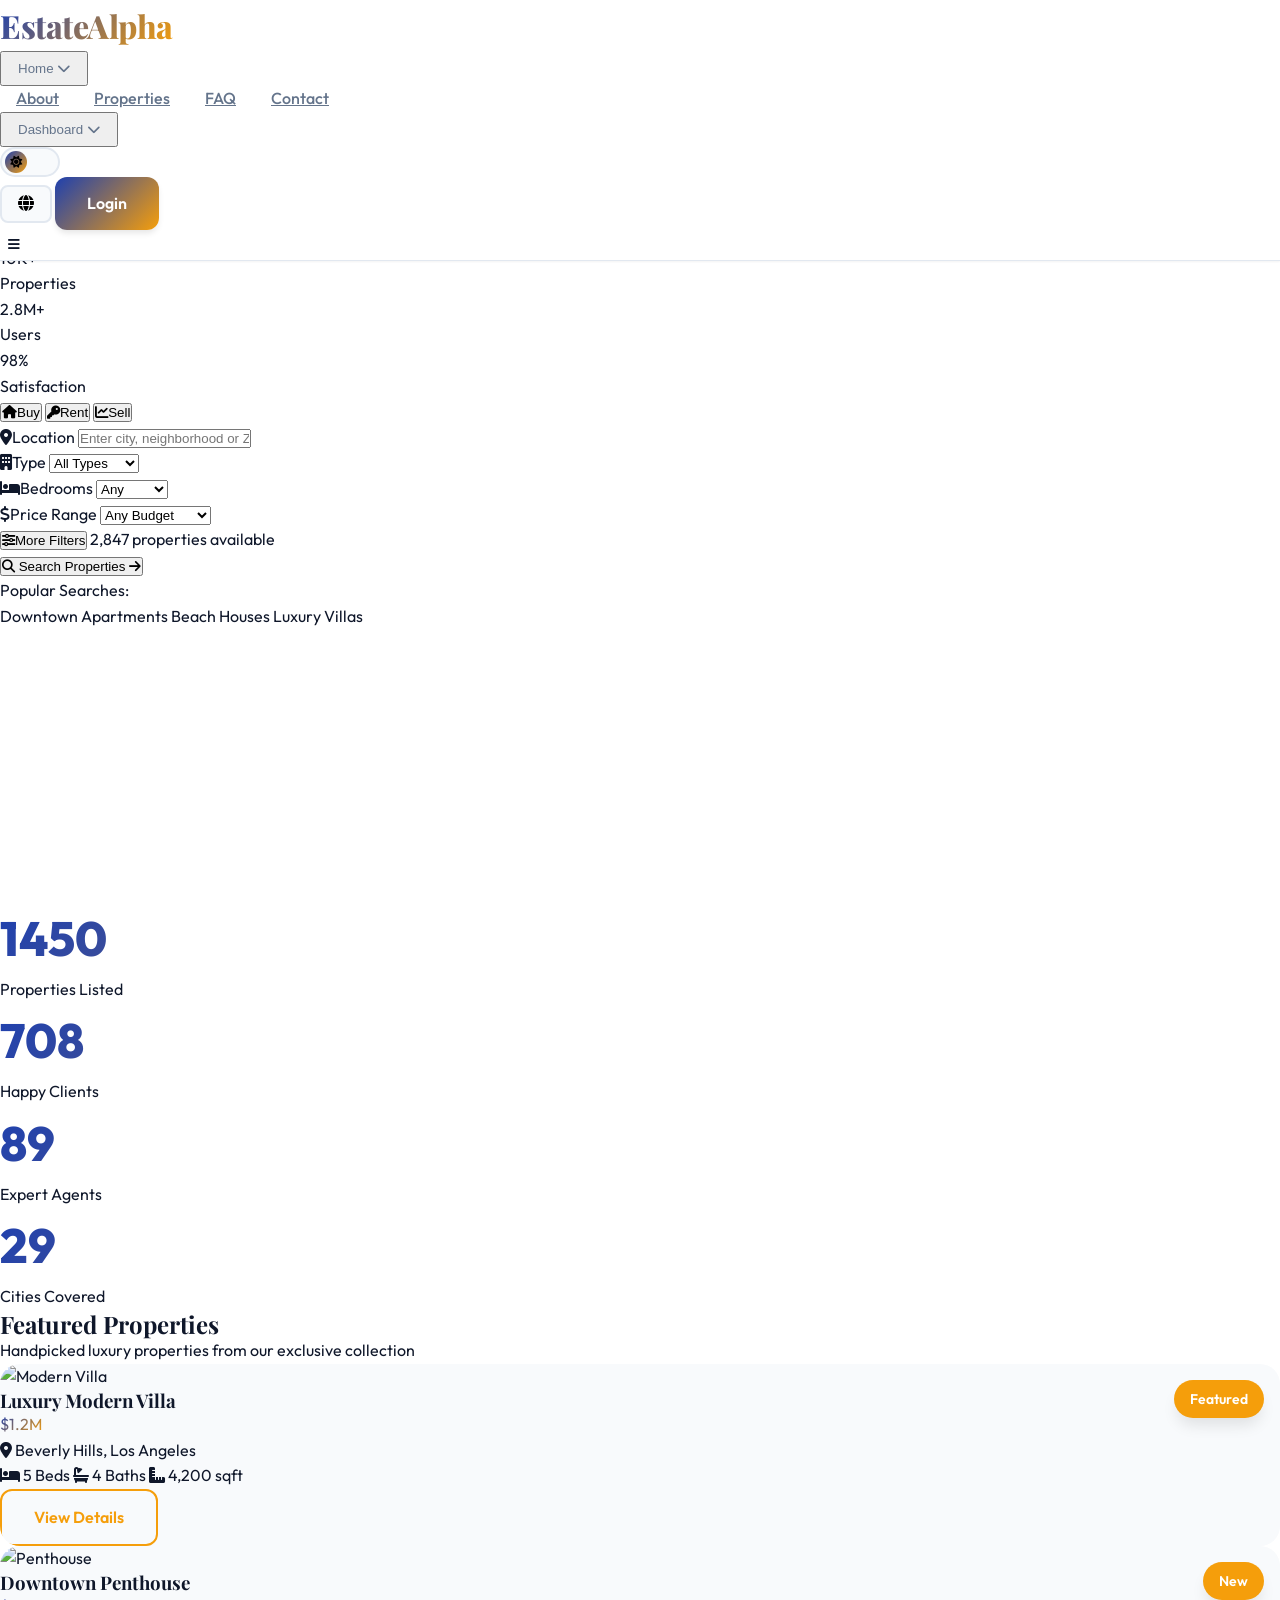
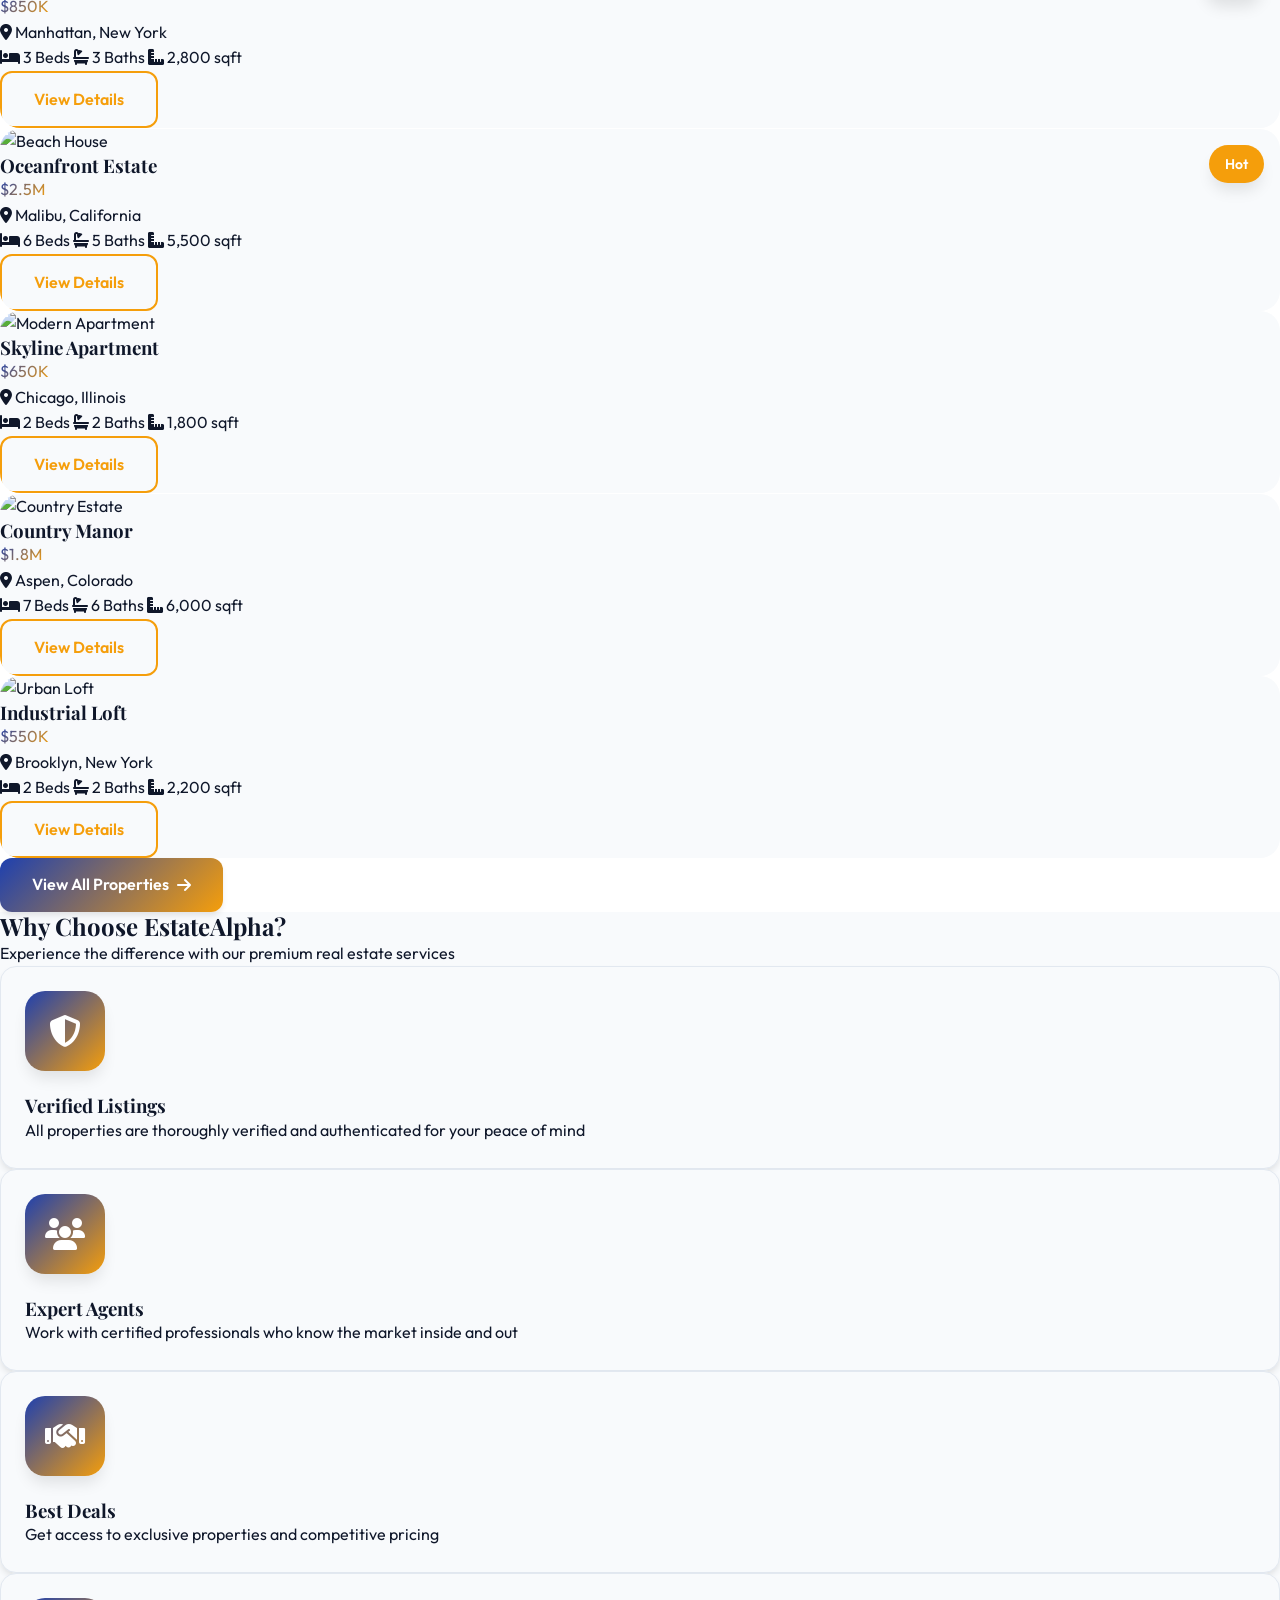
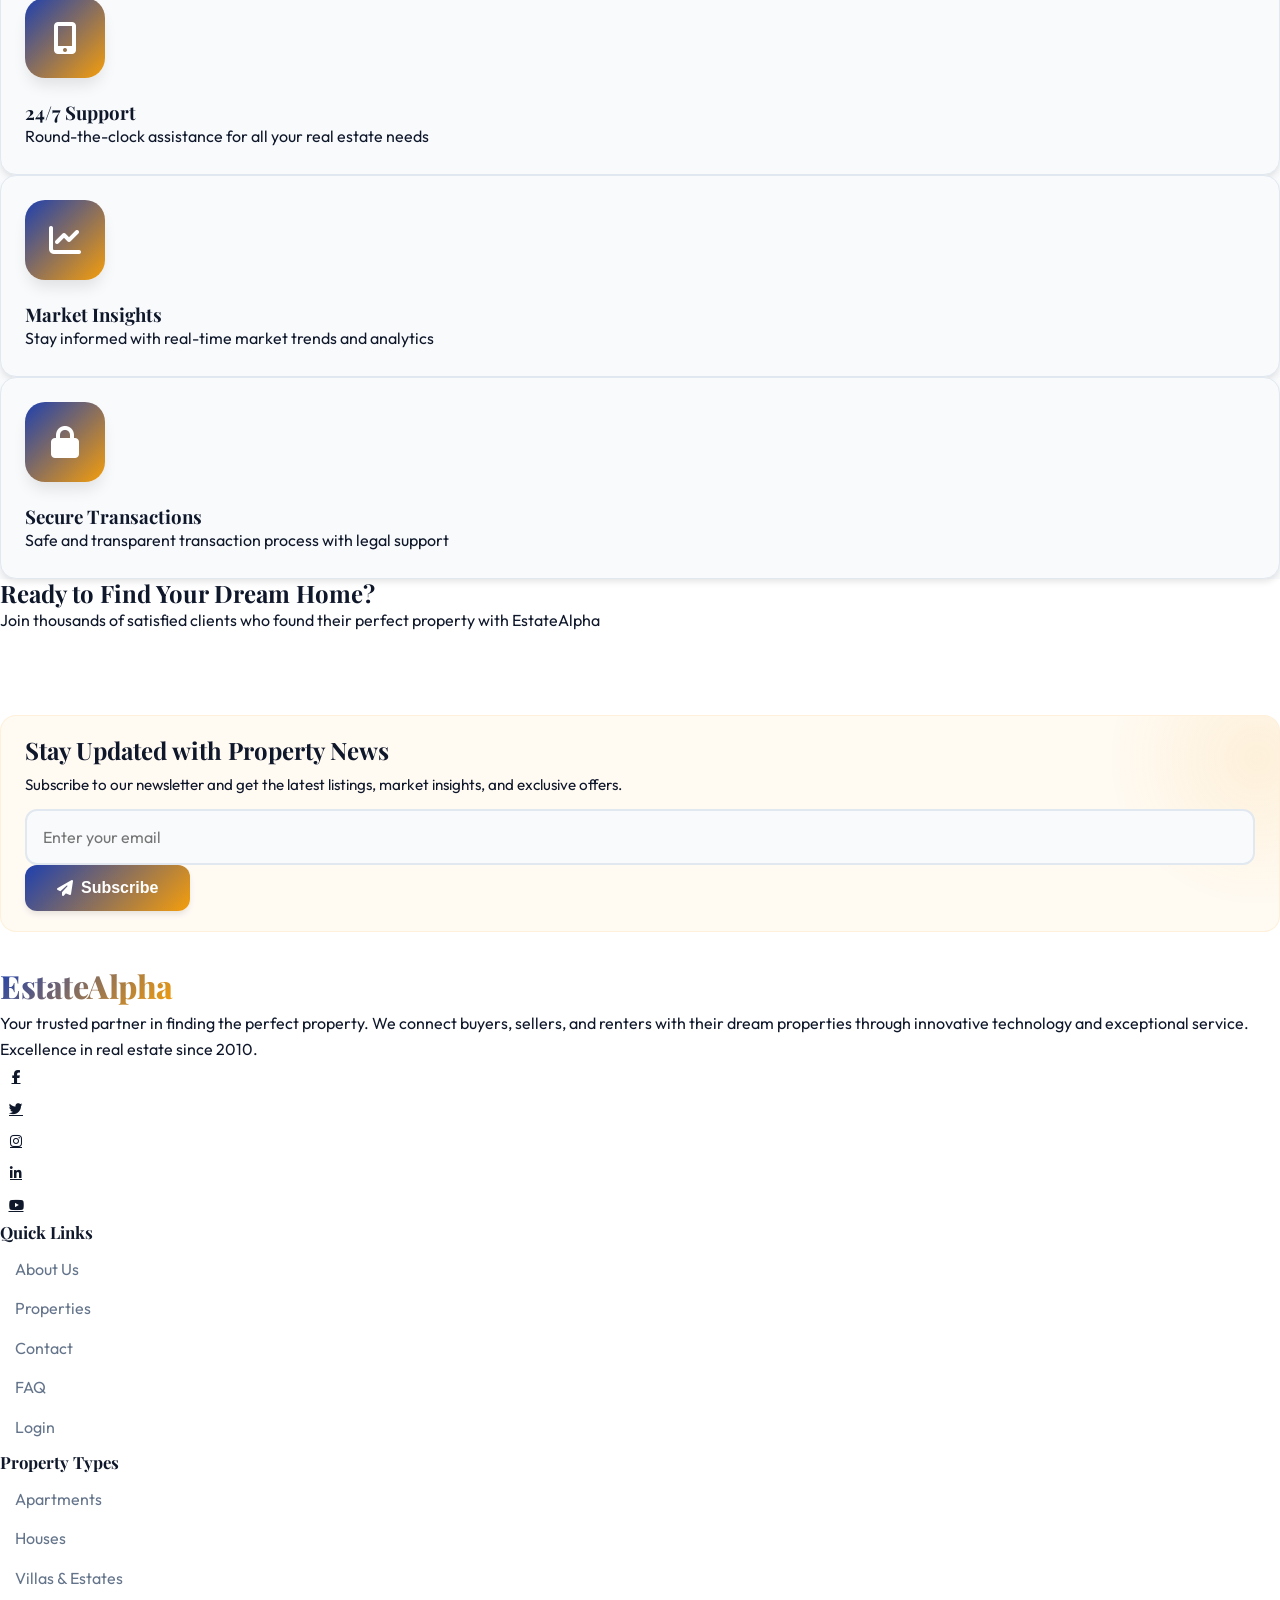
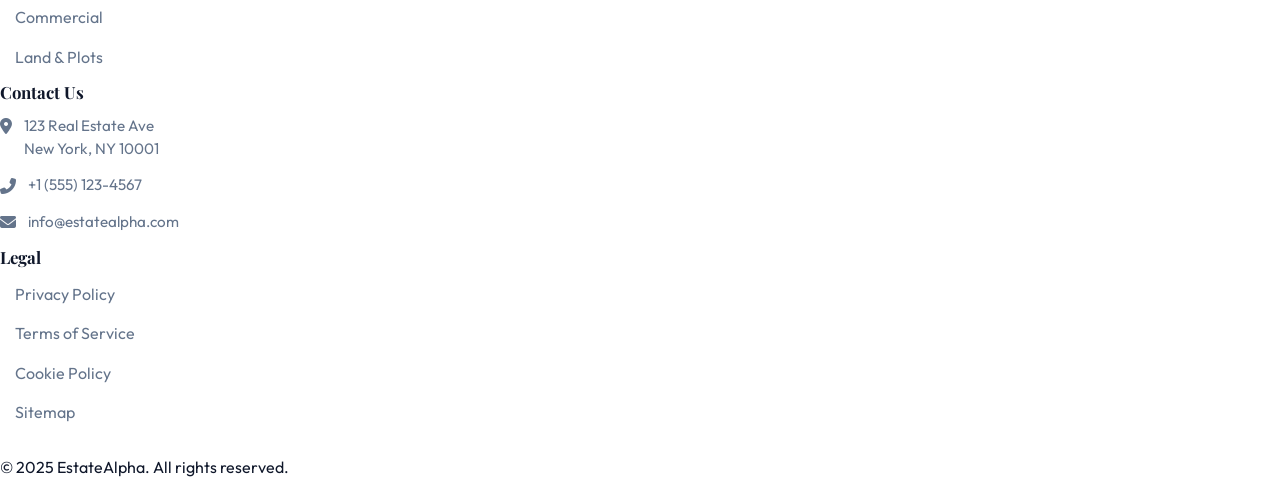
==== index.html @ 535a3c78 "Update footer layout and hero sections: add backgrounds, reduce spacing, implement 2x2 mobile footer" ====
<!DOCTYPE html>
<html lang="en">
<head>
  <meta charset="UTF-8">
  <meta name="viewport" content="width=device-width, initial-scale=1.0">
  <title>EstateAlpha - Discover Your Perfect Property</title>
  
  <!-- Favicon -->
  <link rel="icon" type="image/svg+xml" href="data:image/svg+xml,<svg xmlns='http://www.w3.org/2000/svg' viewBox='0 0 100 100'><text y='.9em' font-size='90'>🏛️</text></svg>">
  
  <!-- Tailwind CSS -->
  <script src="https://cdn.tailwindcss.com"></script>
  
  <!-- Font Awesome -->
  <link rel="stylesheet" href="https://cdnjs.cloudflare.com/ajax/libs/font-awesome/6.4.0/css/all.min.css">
  
  <!-- Custom CSS -->
  <link rel="stylesheet" href="css/style.css">
  
  <!-- AOS Animation Library -->
  <link href="https://unpkg.com/aos@2.3.1/dist/aos.css" rel="stylesheet">
</head>
<body>
  <!-- Navigation -->
  <nav class="navbar">
    <div class="container mx-auto px-4 py-4">
      <div class="flex justify-between items-center">
        <!-- Logo -->
        <a href="index.html" class="logo-text text-3xl">
          EstateAlpha
        </a>
        
        <!-- Desktop Menu -->
        <div class="hidden lg:flex items-center gap-8">
          <div class="dropdown">
            <button class="nav-link flex items-center gap-2">
              Home <i class="fas fa-chevron-down text-xs"></i>
            </button>
            <div class="dropdown-menu">
              <a href="index.html">Modern View</a>
              <a href="index2.html">Classic View</a>
            </div>
          </div>
          
          <a href="about.html" class="nav-link">About</a>
          <a href="property-details.html" class="nav-link">Properties</a>
          <a href="faq.html" class="nav-link">FAQ</a>
          <a href="contact.html" class="nav-link">Contact</a>
          
          <div class="dropdown">
            <button class="nav-link flex items-center gap-2">
              Dashboard <i class="fas fa-chevron-down text-xs"></i>
            </button>
            <div class="dropdown-menu">
              <a href="user-dashboard.html">User Panel</a>
              <a href="admin-dashboard.html">Admin Panel</a>
            </div>
          </div>
          
          <!-- Theme Toggle -->
          <button id="themeToggle" class="theme-toggle" aria-label="Toggle theme">
            <div class="theme-toggle-slider">
              <i class="fas fa-sun"></i>
            </div>
          </button>
          
          <!-- RTL Toggle -->
          <button id="rtlToggle" class="rtl-toggle" aria-label="Toggle RTL">
            <i class="fas fa-globe"></i>
          </button>
          
          <a href="login.html" class="btn btn-primary">
            Login
          </a>
        </div>
        
        <!-- Mobile Menu Button -->
        <button class="lg:hidden mobile-menu-button text-2xl">
          <i class="fas fa-bars"></i>
        </button>
      </div>
    </div>
    
    <!-- Mobile Menu -->
    <div id="mobileMenu" class="mobile-menu lg:hidden" style="position: fixed; display: block;">
      <div class="container mx-auto px-4 py-4">
        <a href="index.html" class="block py-2 nav-link">Home - Modern</a>
        <a href="index2.html" class="block py-2 nav-link">Home - Classic</a>
        <a href="about.html" class="block py-2 nav-link">About</a>
        <a href="property-details.html" class="block py-2 nav-link">Properties</a>
        <a href="faq.html" class="block py-2 nav-link">FAQ</a>
        <a href="contact.html" class="block py-2 nav-link">Contact</a>
        <a href="user-dashboard.html" class="block py-2 nav-link">User Dashboard</a>
        <a href="admin-dashboard.html" class="block py-2 nav-link">Admin Dashboard</a>
        
        <div class="flex items-center gap-4 mt-4">
          <button id="themeToggleMobile" class="theme-toggle">
            <div class="theme-toggle-slider">
              <i class="fas fa-sun"></i>
            </div>
          </button>
          <button id="rtlToggleMobile" class="rtl-toggle">
            <i class="fas fa-globe"></i>
          </button>
          <a href="login.html" class="btn btn-primary">Login</a>
        </div>
      </div>
    </div>
  </nav>

  <!-- Hero Section -->
  <section class="relative flex items-center overflow-hidden" style="margin-top: 80px; min-height: calc(100vh - 80px); padding-top: 60px; padding-bottom: 60px; z-index: 1;">
    <!-- Animated Background -->
    <div class="absolute inset-0 bg-gradient-to-br from-blue-900 via-blue-700 to-purple-900">
      <div class="absolute inset-0 opacity-20">
        <div class="absolute top-20 left-10 w-72 h-72 bg-purple-500 rounded-full mix-blend-multiply filter blur-xl animate-blob"></div>
        <div class="absolute top-40 right-10 w-72 h-72 bg-blue-500 rounded-full mix-blend-multiply filter blur-xl animate-blob animation-delay-2000"></div>
        <div class="absolute bottom-20 left-1/3 w-72 h-72 bg-pink-500 rounded-full mix-blend-multiply filter blur-xl animate-blob animation-delay-4000"></div>
      </div>
    </div>

    <div class="container mx-auto px-4 relative w-full" style="z-index: 1;">
      <div class="grid lg:grid-cols-2 gap-8 lg:gap-12 xl:gap-16 items-center max-w-7xl mx-auto">
        <!-- Left: Content -->
        <div class="text-white" data-aos="fade-right">
          <!-- Premium Badge -->
          <div class="inline-flex items-center gap-2 bg-white/10 backdrop-blur-md px-5 py-2.5 rounded-full mb-4 lg:mb-6 border border-white/20">
            <span class="relative flex h-3 w-3">
              <span class="animate-ping absolute inline-flex h-full w-full rounded-full bg-emerald-400 opacity-75"></span>
              <span class="relative inline-flex rounded-full h-3 w-3 bg-emerald-500"></span>
            </span>
            <span class="text-sm font-semibold">AI-Powered Property Search</span>
          </div>

          <!-- Main Heading -->
          <h1 class="text-4xl lg:text-5xl xl:text-6xl font-bold mb-4 lg:mb-5 leading-tight">
            Find Your
            <span class="block bg-gradient-to-r from-emerald-400 to-blue-400 bg-clip-text text-transparent">
              Perfect Home
            </span>
            In Minutes
          </h1>

          <!-- Description -->
          <p class="text-base lg:text-lg text-white/80 mb-6 lg:mb-8 leading-relaxed max-w-xl">
            Experience the future of real estate with our intelligent platform. Discover over 10,000+ verified properties with virtual tours, instant valuations, and smart recommendations.
          </p>

          <!-- CTA Buttons -->
          <div class="flex flex-wrap gap-3 lg:gap-4 mb-6 lg:mb-8">
            <button class="bg-white text-blue-900 px-6 lg:px-8 py-3 lg:py-4 rounded-xl font-semibold text-base lg:text-lg hover:bg-blue-50 transition-all duration-300 shadow-xl hover:shadow-2xl hover:scale-105 flex items-center gap-2">
              <i class="fas fa-rocket"></i>
              Start Exploring
            </button>
            <button class="bg-white/10 backdrop-blur-md border-2 border-white/30 text-white px-6 lg:px-8 py-3 lg:py-4 rounded-xl font-semibold text-base lg:text-lg hover:bg-white/20 transition-all duration-300 flex items-center gap-2">
              <i class="fas fa-play-circle"></i>
              Watch Demo
            </button>
          </div>

          <!-- Features Grid -->
          <div class="grid grid-cols-3 gap-4 lg:gap-6">
            <div class="text-center">
              <div class="text-2xl lg:text-3xl font-bold mb-1">10K+</div>
              <div class="text-xs lg:text-sm text-white/70">Properties</div>
            </div>
            <div class="text-center border-l border-r border-white/20">
              <div class="text-2xl lg:text-3xl font-bold mb-1">2.8M+</div>
              <div class="text-xs lg:text-sm text-white/70">Users</div>
            </div>
            <div class="text-center">
              <div class="text-2xl lg:text-3xl font-bold mb-1">98%</div>
              <div class="text-xs lg:text-sm text-white/70">Satisfaction</div>
            </div>
          </div>
        </div>

        <!-- Right: Interactive Search Card -->
        <div data-aos="fade-left" data-aos-delay="200" class="w-full max-w-2xl lg:max-w-none mx-auto">
          <div class="bg-white/95 backdrop-blur-xl rounded-3xl shadow-2xl p-5 lg:p-6 border border-white/20">
            <!-- Tabs -->
            <div class="flex gap-2 mb-4 bg-gray-100 p-1.5 rounded-xl">
              <button class="flex-1 px-3 py-2.5 rounded-lg font-semibold text-sm bg-white shadow-sm text-blue-900 transition-all">
                <i class="fas fa-home mr-2"></i>Buy
              </button>
              <button class="flex-1 px-3 py-2.5 rounded-lg font-semibold text-sm text-gray-600 hover:text-blue-900 transition-all">
                <i class="fas fa-key mr-2"></i>Rent
              </button>
              <button class="flex-1 px-3 py-2.5 rounded-lg font-semibold text-sm text-gray-600 hover:text-blue-900 transition-all">
                <i class="fas fa-chart-line mr-2"></i>Sell
              </button>
            </div>

            <!-- Search Form -->
            <div class="space-y-3">
              <!-- Location Search with Icon -->
              <div class="relative">
                <label class="block text-sm font-semibold text-gray-700 mb-1.5">
                  <i class="fas fa-map-marker-alt text-blue-600 mr-2"></i>Location
                </label>
                <input type="text" 
                  class="w-full px-4 py-3 border-2 border-gray-200 rounded-xl focus:border-blue-500 focus:outline-none transition-colors text-gray-900" 
                  placeholder="Enter city, neighborhood or ZIP code">
              </div>

              <!-- Two Column Grid -->
              <div class="grid grid-cols-2 gap-3">
                <div>
                  <label class="block text-sm font-semibold text-gray-700 mb-1.5">
                    <i class="fas fa-building text-blue-600 mr-2"></i>Type
                  </label>
                  <select class="w-full px-4 py-3 border-2 border-gray-200 rounded-xl focus:border-blue-500 focus:outline-none transition-colors text-gray-900">
                    <option>All Types</option>
                    <option>House</option>
                    <option>Apartment</option>
                    <option>Villa</option>
                    <option>Condo</option>
                    <option>Townhouse</option>
                  </select>
                </div>
                <div>
                  <label class="block text-sm font-semibold text-gray-700 mb-1.5">
                    <i class="fas fa-bed text-blue-600 mr-2"></i>Bedrooms
                  </label>
                  <select class="w-full px-4 py-3 border-2 border-gray-200 rounded-xl focus:border-blue-500 focus:outline-none transition-colors text-gray-900">
                    <option>Any</option>
                    <option>1 Bed</option>
                    <option>2 Beds</option>
                    <option>3 Beds</option>
                    <option>4+ Beds</option>
                  </select>
                </div>
              </div>

              <!-- Price Range Slider -->
              <div>
                <label class="block text-sm font-semibold text-gray-700 mb-1.5">
                  <i class="fas fa-dollar-sign text-blue-600 mr-2"></i>Price Range
                </label>
                <select class="w-full px-4 py-3 border-2 border-gray-200 rounded-xl focus:border-blue-500 focus:outline-none transition-colors text-gray-900">
                  <option>Any Budget</option>
                  <option>$0 - $200K</option>
                  <option>$200K - $400K</option>
                  <option>$400K - $600K</option>
                  <option>$600K - $1M</option>
                  <option>$1M - $2M</option>
                  <option>$2M+</option>
                </select>
              </div>

              <!-- Advanced Filters -->
              <div class="flex items-center justify-between pt-1">
                <button class="text-blue-600 font-semibold text-sm hover:text-blue-700 transition-colors">
                  <i class="fas fa-sliders-h mr-2"></i>More Filters
                </button>
                <span class="text-xs text-gray-500">2,847 properties available</span>
              </div>

              <!-- Search Button -->
              <button class="w-full bg-gradient-to-r from-blue-600 to-blue-700 text-white py-3.5 rounded-xl font-bold text-base lg:text-lg hover:from-blue-700 hover:to-blue-800 transition-all duration-300 shadow-lg hover:shadow-xl flex items-center justify-center gap-3 group">
                <i class="fas fa-search group-hover:scale-110 transition-transform"></i>
                Search Properties
                <i class="fas fa-arrow-right group-hover:translate-x-1 transition-transform"></i>
              </button>
            </div>

            <!-- Quick Tags -->
            <div class="mt-4 pt-4 border-t border-gray-200">
              <p class="text-xs text-gray-500 mb-2">Popular Searches:</p>
              <div class="flex flex-wrap gap-2">
                <span class="px-3 py-1.5 bg-gray-100 rounded-full text-xs font-medium text-gray-700 hover:bg-blue-100 hover:text-blue-700 cursor-pointer transition-colors">Downtown Apartments</span>
                <span class="px-3 py-1.5 bg-gray-100 rounded-full text-xs font-medium text-gray-700 hover:bg-blue-100 hover:text-blue-700 cursor-pointer transition-colors">Beach Houses</span>
                <span class="px-3 py-1.5 bg-gray-100 rounded-full text-xs font-medium text-gray-700 hover:bg-blue-100 hover:text-blue-700 cursor-pointer transition-colors">Luxury Villas</span>
              </div>
            </div>
          </div>
        </div>
      </div>
    </div>

    <!-- Scroll Indicator -->
    <div class="absolute bottom-8 left-1/2 transform -translate-x-1/2 animate-bounce">
      <div class="w-6 h-10 border-2 border-white/50 rounded-full flex items-start justify-center p-2">
        <div class="w-1 h-3 bg-white/50 rounded-full"></div>
      </div>
    </div>
  </section>

  <!-- Stats Section -->
  <section class="py-20 bg-gradient-to-r from-blue-900 to-blue-700 text-white">
    <div class="container mx-auto px-4">
      <div class="grid grid-cols-2 md:grid-cols-4 gap-8">
        <div class="text-center" data-aos="fade-up" data-aos-delay="100">
          <div class="stat-number mb-2 counter" data-target="2500">0</div>
          <p class="text-white/80 text-lg">Properties Listed</p>
        </div>
        <div class="text-center" data-aos="fade-up" data-aos-delay="200">
          <div class="stat-number mb-2 counter" data-target="1200">0</div>
          <p class="text-white/80 text-lg">Happy Clients</p>
        </div>
        <div class="text-center" data-aos="fade-up" data-aos-delay="300">
          <div class="stat-number mb-2 counter" data-target="150">0</div>
          <p class="text-white/80 text-lg">Expert Agents</p>
        </div>
        <div class="text-center" data-aos="fade-up" data-aos-delay="400">
          <div class="stat-number mb-2 counter" data-target="50">0</div>
          <p class="text-white/80 text-lg">Cities Covered</p>
        </div>
      </div>
    </div>
  </section>

  <!-- Featured Properties -->
  <section class="py-20">
    <div class="container mx-auto px-4">
      <div class="text-center mb-16" data-aos="fade-up">
        <h2 class="text-4xl md:text-5xl font-bold mb-4">Featured Properties</h2>
        <p class="text-xl text-gray-600 max-w-2xl mx-auto">
          Handpicked luxury properties from our exclusive collection
        </p>
      </div>
      
      <div class="grid grid-cols-1 md:grid-cols-2 lg:grid-cols-3 gap-8">
        <!-- Property 1 -->
        <div class="property-card" data-aos="fade-up" data-aos-delay="100">
          <div class="relative overflow-hidden rounded-t-2xl">
            <img src="https://images.unsplash.com/photo-1600585154340-be6161a56a0c?w=600&q=80" alt="Modern Villa" class="w-full h-64 object-cover">
            <span class="property-badge">Featured</span>
          </div>
          <div class="p-6">
            <div class="flex justify-between items-start mb-4">
              <h3 class="text-2xl font-bold">Luxury Modern Villa</h3>
              <span class="text-2xl font-bold gradient-text">$1.2M</span>
            </div>
            <p class="text-gray-600 mb-4 flex items-center gap-2">
              <i class="fas fa-map-marker-alt"></i>
              Beverly Hills, Los Angeles
            </p>
            <div class="flex gap-6 mb-6 text-sm">
              <span class="flex items-center gap-2">
                <i class="fas fa-bed"></i> 5 Beds
              </span>
              <span class="flex items-center gap-2">
                <i class="fas fa-bath"></i> 4 Baths
              </span>
              <span class="flex items-center gap-2">
                <i class="fas fa-ruler-combined"></i> 4,200 sqft
              </span>
            </div>
            <a href="property-details.html" class="btn btn-outline w-full">
              View Details
            </a>
          </div>
        </div>

        <!-- Property 2 -->
        <div class="property-card" data-aos="fade-up" data-aos-delay="200">
          <div class="relative overflow-hidden rounded-t-2xl">
            <img src="https://images.unsplash.com/photo-1600607687939-ce8a6c25118c?w=600&q=80" alt="Penthouse" class="w-full h-64 object-cover">
            <span class="property-badge">New</span>
          </div>
          <div class="p-6">
            <div class="flex justify-between items-start mb-4">
              <h3 class="text-2xl font-bold">Downtown Penthouse</h3>
              <span class="text-2xl font-bold gradient-text">$850K</span>
            </div>
            <p class="text-gray-600 mb-4 flex items-center gap-2">
              <i class="fas fa-map-marker-alt"></i>
              Manhattan, New York
            </p>
            <div class="flex gap-6 mb-6 text-sm">
              <span class="flex items-center gap-2">
                <i class="fas fa-bed"></i> 3 Beds
              </span>
              <span class="flex items-center gap-2">
                <i class="fas fa-bath"></i> 3 Baths
              </span>
              <span class="flex items-center gap-2">
                <i class="fas fa-ruler-combined"></i> 2,800 sqft
              </span>
            </div>
            <a href="property-details.html" class="btn btn-outline w-full">
              View Details
            </a>
          </div>
        </div>

        <!-- Property 3 -->
        <div class="property-card" data-aos="fade-up" data-aos-delay="300">
          <div class="relative overflow-hidden rounded-t-2xl">
            <img src="https://images.unsplash.com/photo-1600566753190-17f0baa2a6c3?w=600&q=80" alt="Beach House" class="w-full h-64 object-cover">
            <span class="property-badge">Hot</span>
          </div>
          <div class="p-6">
            <div class="flex justify-between items-start mb-4">
              <h3 class="text-2xl font-bold">Oceanfront Estate</h3>
              <span class="text-2xl font-bold gradient-text">$2.5M</span>
            </div>
            <p class="text-gray-600 mb-4 flex items-center gap-2">
              <i class="fas fa-map-marker-alt"></i>
              Malibu, California
            </p>
            <div class="flex gap-6 mb-6 text-sm">
              <span class="flex items-center gap-2">
                <i class="fas fa-bed"></i> 6 Beds
              </span>
              <span class="flex items-center gap-2">
                <i class="fas fa-bath"></i> 5 Baths
              </span>
              <span class="flex items-center gap-2">
                <i class="fas fa-ruler-combined"></i> 5,500 sqft
              </span>
            </div>
            <a href="property-details.html" class="btn btn-outline w-full">
              View Details
            </a>
          </div>
        </div>

        <!-- Property 4 -->
        <div class="property-card" data-aos="fade-up" data-aos-delay="100">
          <div class="relative overflow-hidden rounded-t-2xl">
            <img src="https://images.unsplash.com/photo-1600607687644-c7171b42498f?w=600&q=80" alt="Modern Apartment" class="w-full h-64 object-cover">
          </div>
          <div class="p-6">
            <div class="flex justify-between items-start mb-4">
              <h3 class="text-2xl font-bold">Skyline Apartment</h3>
              <span class="text-2xl font-bold gradient-text">$650K</span>
            </div>
            <p class="text-gray-600 mb-4 flex items-center gap-2">
              <i class="fas fa-map-marker-alt"></i>
              Chicago, Illinois
            </p>
            <div class="flex gap-6 mb-6 text-sm">
              <span class="flex items-center gap-2">
                <i class="fas fa-bed"></i> 2 Beds
              </span>
              <span class="flex items-center gap-2">
                <i class="fas fa-bath"></i> 2 Baths
              </span>
              <span class="flex items-center gap-2">
                <i class="fas fa-ruler-combined"></i> 1,800 sqft
              </span>
            </div>
            <a href="property-details.html" class="btn btn-outline w-full">
              View Details
            </a>
          </div>
        </div>

        <!-- Property 5 -->
        <div class="property-card" data-aos="fade-up" data-aos-delay="200">
          <div class="relative overflow-hidden rounded-t-2xl">
            <img src="https://images.unsplash.com/photo-1600585154526-990dced4db0d?w=600&q=80" alt="Country Estate" class="w-full h-64 object-cover">
          </div>
          <div class="p-6">
            <div class="flex justify-between items-start mb-4">
              <h3 class="text-2xl font-bold">Country Manor</h3>
              <span class="text-2xl font-bold gradient-text">$1.8M</span>
            </div>
            <p class="text-gray-600 mb-4 flex items-center gap-2">
              <i class="fas fa-map-marker-alt"></i>
              Aspen, Colorado
            </p>
            <div class="flex gap-6 mb-6 text-sm">
              <span class="flex items-center gap-2">
                <i class="fas fa-bed"></i> 7 Beds
              </span>
              <span class="flex items-center gap-2">
                <i class="fas fa-bath"></i> 6 Baths
              </span>
              <span class="flex items-center gap-2">
                <i class="fas fa-ruler-combined"></i> 6,000 sqft
              </span>
            </div>
            <a href="property-details.html" class="btn btn-outline w-full">
              View Details
            </a>
          </div>
        </div>

        <!-- Property 6 -->
        <div class="property-card" data-aos="fade-up" data-aos-delay="300">
          <div class="relative overflow-hidden rounded-t-2xl">
            <img src="https://images.unsplash.com/photo-1600607687920-4e2a09cf159d?w=600&q=80" alt="Urban Loft" class="w-full h-64 object-cover">
          </div>
          <div class="p-6">
            <div class="flex justify-between items-start mb-4">
              <h3 class="text-2xl font-bold">Industrial Loft</h3>
              <span class="text-2xl font-bold gradient-text">$550K</span>
            </div>
            <p class="text-gray-600 mb-4 flex items-center gap-2">
              <i class="fas fa-map-marker-alt"></i>
              Brooklyn, New York
            </p>
            <div class="flex gap-6 mb-6 text-sm">
              <span class="flex items-center gap-2">
                <i class="fas fa-bed"></i> 2 Beds
              </span>
              <span class="flex items-center gap-2">
                <i class="fas fa-bath"></i> 2 Baths
              </span>
              <span class="flex items-center gap-2">
                <i class="fas fa-ruler-combined"></i> 2,200 sqft
              </span>
            </div>
            <a href="property-details.html" class="btn btn-outline w-full">
              View Details
            </a>
          </div>
        </div>
      </div>
      
      <div class="text-center mt-12" data-aos="fade-up">
        <a href="property-details.html" class="btn btn-primary btn-lg">
          View All Properties
          <i class="fas fa-arrow-right"></i>
        </a>
      </div>
    </div>
  </section>

  <!-- Why Choose Us -->
  <section class="py-20" style="background: var(--surface);">
    <div class="container mx-auto px-4">
      <div class="text-center mb-16" data-aos="fade-up">
        <h2 class="text-4xl md:text-5xl font-bold mb-4">Why Choose EstateAlpha?</h2>
        <p class="text-xl text-gray-600 max-w-2xl mx-auto">
          Experience the difference with our premium real estate services
        </p>
      </div>
      
      <div class="grid grid-cols-1 md:grid-cols-2 lg:grid-cols-3 gap-8">
        <div class="card text-center" data-aos="fade-up" data-aos-delay="100">
          <div class="feature-icon mx-auto">
            <i class="fas fa-shield-alt"></i>
          </div>
          <h3 class="text-2xl font-bold mb-4">Verified Listings</h3>
          <p class="text-gray-600">
            All properties are thoroughly verified and authenticated for your peace of mind
          </p>
        </div>
        
        <div class="card text-center" data-aos="fade-up" data-aos-delay="200">
          <div class="feature-icon mx-auto">
            <i class="fas fa-users"></i>
          </div>
          <h3 class="text-2xl font-bold mb-4">Expert Agents</h3>
          <p class="text-gray-600">
            Work with certified professionals who know the market inside and out
          </p>
        </div>
        
        <div class="card text-center" data-aos="fade-up" data-aos-delay="300">
          <div class="feature-icon mx-auto">
            <i class="fas fa-handshake"></i>
          </div>
          <h3 class="text-2xl font-bold mb-4">Best Deals</h3>
          <p class="text-gray-600">
            Get access to exclusive properties and competitive pricing
          </p>
        </div>
        
        <div class="card text-center" data-aos="fade-up" data-aos-delay="100">
          <div class="feature-icon mx-auto">
            <i class="fas fa-mobile-alt"></i>
          </div>
          <h3 class="text-2xl font-bold mb-4">24/7 Support</h3>
          <p class="text-gray-600">
            Round-the-clock assistance for all your real estate needs
          </p>
        </div>
        
        <div class="card text-center" data-aos="fade-up" data-aos-delay="200">
          <div class="feature-icon mx-auto">
            <i class="fas fa-chart-line"></i>
          </div>
          <h3 class="text-2xl font-bold mb-4">Market Insights</h3>
          <p class="text-gray-600">
            Stay informed with real-time market trends and analytics
          </p>
        </div>
        
        <div class="card text-center" data-aos="fade-up" data-aos-delay="300">
          <div class="feature-icon mx-auto">
            <i class="fas fa-lock"></i>
          </div>
          <h3 class="text-2xl font-bold mb-4">Secure Transactions</h3>
          <p class="text-gray-600">
            Safe and transparent transaction process with legal support
          </p>
        </div>
      </div>
    </div>
  </section>

  <!-- CTA Section -->
  <section class="py-20 bg-gradient-to-r from-blue-900 to-blue-700 text-white">
    <div class="container mx-auto px-4 text-center" data-aos="fade-up">
      <h2 class="text-4xl md:text-5xl font-bold mb-6">Ready to Find Your Dream Home?</h2>
      <p class="text-xl mb-8 max-w-2xl mx-auto">
        Join thousands of satisfied clients who found their perfect property with EstateAlpha
      </p>
      <div class="flex flex-col sm:flex-row gap-4 justify-center">
        <a href="property-details.html" class="btn btn-glass btn-lg">
          Browse Properties
        </a>
        <a href="contact.html" class="btn btn-outline btn-lg" style="border-color: white; color: white;">
          Contact Us
        </a>
      </div>
    </div>
  </section>

  <!-- Footer -->
  <!-- Enhanced Modern Footer -->
  <footer class="footer-modern">
    <div class="container mx-auto px-4">
      <!-- Newsletter Section -->
      <div class="footer-newsletter hidden md:block" data-aos="fade-up">
        <div class="max-w-4xl mx-auto text-center">
          <h3 class="text-2xl font-bold mb-3">Stay Updated with Property News</h3>
          <p class="text-gray-400 mb-4 text-sm">Subscribe to our newsletter and get the latest listings, market insights, and exclusive offers.</p>
          <form class="flex gap-3 max-w-md mx-auto" onsubmit="handleNewsletterSubmit(event)">
            <input type="email" placeholder="Enter your email" class="form-control flex-1" required>
            <button type="submit" class="btn btn-primary whitespace-nowrap">
              <i class="fas fa-paper-plane"></i>
              Subscribe
            </button>
          </form>
        </div>
      </div>
      
      <!-- Main Footer Content -->
      <div class="grid grid-cols-1 md:grid-cols-2 lg:grid-cols-6 gap-3 md:gap-6 py-2 md:py-4">
        <div class="lg:col-span-2">
          <a href="index.html" class="logo-text text-3xl mb-2 md:mb-4 block">EstateAlpha</a>
          <p class="text-gray-400 mb-3 md:mb-6 leading-relaxed hidden md:block">
            Your trusted partner in finding the perfect property. We connect buyers, sellers, and renters with their dream properties through innovative technology and exceptional service. Excellence in real estate since 2010.
          </p>
          <div class="flex gap-3 hidden md:flex">
            <a href="#" class="social-icon-footer">
              <i class="fab fa-facebook-f"></i>
            </a>
            <a href="#" class="social-icon-footer">
              <i class="fab fa-twitter"></i>
            </a>
            <a href="#" class="social-icon-footer">
              <i class="fab fa-instagram"></i>
            </a>
            <a href="#" class="social-icon-footer">
              <i class="fab fa-linkedin-in"></i>
            </a>
            <a href="#" class="social-icon-footer">
              <i class="fab fa-youtube"></i>
            </a>
          </div>
        </div>
        
        <div>
          <h4 class="footer-heading">Quick Links</h4>
          <ul class="footer-links">
            <li><a href="about.html" class="footer-link"><i class="fas fa-chevron-right"></i> About Us</a></li>
            <li><a href="property-details.html" class="footer-link"><i class="fas fa-chevron-right"></i> Properties</a></li>
            <li><a href="contact.html" class="footer-link"><i class="fas fa-chevron-right"></i> Contact</a></li>
            <li><a href="faq.html" class="footer-link"><i class="fas fa-chevron-right"></i> FAQ</a></li>
            <li><a href="login.html" class="footer-link"><i class="fas fa-chevron-right"></i> Login</a></li>
          </ul>
        </div>
        
        <div>
          <h4 class="footer-heading">Property Types</h4>
          <ul class="footer-links">
            <li><a href="#" class="footer-link"><i class="fas fa-chevron-right"></i> Apartments</a></li>
            <li><a href="#" class="footer-link"><i class="fas fa-chevron-right"></i> Houses</a></li>
            <li><a href="#" class="footer-link"><i class="fas fa-chevron-right"></i> Villas & Estates</a></li>
            <li><a href="#" class="footer-link"><i class="fas fa-chevron-right"></i> Commercial</a></li>
            <li><a href="#" class="footer-link"><i class="fas fa-chevron-right"></i> Land & Plots</a></li>
          </ul>
        </div>
        
        <div>
          <h4 class="footer-heading">Contact Us</h4>
          <ul class="footer-contact">
            <li>
              <i class="fas fa-map-marker-alt"></i>
              <span>123 Real Estate Ave<br>New York, NY 10001</span>
            </li>
            <li>
              <i class="fas fa-phone-alt"></i>
              <span>+1 (555) 123-4567</span>
            </li>
            <li>
              <i class="fas fa-envelope"></i>
              <span>info@estatealpha.com</span>
            </li>
          </ul>
        </div>
        
        <div>
          <h4 class="footer-heading">Legal</h4>
          <ul class="footer-links">
            <li><a href="#" class="footer-link"><i class="fas fa-chevron-right"></i> Privacy Policy</a></li>
            <li><a href="#" class="footer-link"><i class="fas fa-chevron-right"></i> Terms of Service</a></li>
            <li><a href="#" class="footer-link"><i class="fas fa-chevron-right"></i> Cookie Policy</a></li>
            <li><a href="#" class="footer-link"><i class="fas fa-chevron-right"></i> Sitemap</a></li>
          </ul>
        </div>
      </div>
      
      <!-- Trust Badges -->
      <div class="footer-trust-badges" data-aos="fade-up">
        <div class="flex flex-wrap justify-center items-center gap-8">
          <div class="trust-badge">
            <i class="fas fa-shield-alt text-3xl mb-2"></i>
            <p class="font-semibold">Secure Transactions</p>
          </div>
          <div class="trust-badge">
            <i class="fas fa-award text-3xl mb-2"></i>
            <p class="font-semibold">Award Winning</p>
          </div>
          <div class="trust-badge">
            <i class="fas fa-users text-3xl mb-2"></i>
            <p class="font-semibold">10K+ Happy Clients</p>
          </div>
          <div class="trust-badge">
            <i class="fas fa-headset text-3xl mb-2"></i>
            <p class="font-semibold">24/7 Support</p>
          </div>
        </div>
      </div>
      
      <!-- Bottom Bar -->
      <div class="footer-bottom">
        <p class="text-gray-400 text-center">
          &copy; 2025 EstateAlpha. All rights reserved.
        </p>
      </div>
    </div>
  </footer>

  <!-- Scripts -->
  <script src="https://unpkg.com/aos@2.3.1/dist/aos.js"></script>
  <script src="js/main.js"></script>
  <script src="js/rtl-toggle.js"></script>
  <script>
    // Initialize AOS
    AOS.init({
      duration: 800,
      once: true,
      offset: 100
    });
    
    // Mobile menu toggle - Fixed with proper event handling
    function initMobileMenu() {
      const button = document.querySelector('.mobile-menu-button');
      const menu = document.getElementById('mobileMenu');
      
      console.log('Initializing mobile menu...', { button: !!button, menu: !!menu });
      
      if (!button || !menu) {
        console.error('Mobile menu elements not found!');
        return;
      }
      
      let isTogglingMenu = false;
      
      // Button click handler
      button.addEventListener('click', function(e) {
        e.preventDefault();
        e.stopPropagation();
        
        isTogglingMenu = true;
        const isActive = menu.classList.contains('active');
        
        if (isActive) {
          menu.classList.remove('active');
          console.log('Menu closed by button');
        } else {
          menu.classList.add('active');
          console.log('Menu opened by button');
        }
        
        setTimeout(function() {
          isTogglingMenu = false;
        }, 100);
      });
      
      // Close menu when clicking links
      const links = menu.querySelectorAll('a');
      links.forEach(function(link) {
        link.addEventListener('click', function() {
          menu.classList.remove('active');
          console.log('Menu closed by link click');
        });
      });
      
      // Close menu when clicking outside
      document.addEventListener('click', function(e) {
        if (isTogglingMenu) return;
        
        if (menu.classList.contains('active')) {
          if (!menu.contains(e.target) && !button.contains(e.target)) {
            menu.classList.remove('active');
            console.log('Menu closed by outside click');
          }
        }
      });
      
      // Prevent menu clicks from closing
      menu.addEventListener('click', function(e) {
        e.stopPropagation();
      });
      
      console.log('Mobile menu initialized successfully');
    }
    
    // Initialize mobile menu
    initMobileMenu();
    
    // Theme toggle for mobile
    document.getElementById('themeToggleMobile')?.addEventListener('click', toggleTheme);
  </script>
</body>
</html>
---- css/style.css ----
/* EstateAlpha - Professional Real Estate Platform */
/* Modern CSS with Dark/Light Theme Support */

@import url('https://fonts.googleapis.com/css2?family=Outfit:wght@300;400;500;600;700;800&family=Playfair+Display:wght@500;600;700;800&display=swap');

/* ==================== THEME VARIABLES ==================== */
:root {
  /* Light Theme Colors */
  --primary-color: #0F172A;
  --secondary-color: #1E40AF;
  --accent-color: #F59E0B;
  --accent-hover: #D97706;
  --background: #FFFFFF;
  --surface: #F8FAFC;
  --surface-hover: #F1F5F9;
  --text-primary: #0F172A;
  --text-secondary: #64748B;
  --text-muted: #94A3B8;
  --border-color: #E2E8F0;
  --success: #10B981;
  --warning: #F59E0B;
  --error: #EF4444;
  --info: #3B82F6;
  --shadow-sm: 0 1px 2px 0 rgba(0, 0, 0, 0.05);
  --shadow-md: 0 4px 6px -1px rgba(0, 0, 0, 0.1);
  --shadow-lg: 0 10px 15px -3px rgba(0, 0, 0, 0.1);
  --shadow-xl: 0 20px 25px -5px rgba(0, 0, 0, 0.1);
}

[data-theme="dark"] {
  /* Dark Theme Colors */
  --primary-color: #F8FAFC;
  --secondary-color: #60A5FA;
  --accent-color: #FBBF24;
  --accent-hover: #F59E0B;
  --background: #0F172A;
  --surface: #1E293B;
  --surface-hover: #334155;
  --text-primary: #F8FAFC;
  --text-secondary: #CBD5E1;
  --text-muted: #94A3B8;
  --border-color: #334155;
  --success: #34D399;
  --warning: #FBBF24;
  --error: #F87171;
  --info: #60A5FA;
  --shadow-sm: 0 1px 2px 0 rgba(0, 0, 0, 0.3);
  --shadow-md: 0 4px 6px -1px rgba(0, 0, 0, 0.5);
  --shadow-lg: 0 10px 15px -3px rgba(0, 0, 0, 0.6);
  --shadow-xl: 0 20px 25px -5px rgba(0, 0, 0, 0.7);
}

/* ==================== RESET & BASE ==================== */
* {
  margin: 0;
  padding: 0;
  box-sizing: border-box;
}

html {
  scroll-behavior: smooth;
  scroll-padding-top: 80px;
}

body {
  font-family: 'Outfit', sans-serif;
  background-color: var(--background);
  color: var(--text-primary);
  line-height: 1.6;
  transition: background-color 0.3s ease, color 0.3s ease;
  overflow-x: hidden;
}

/* ==================== TYPOGRAPHY ==================== */
h1, h2, h3, h4, h5, h6 {
  font-family: 'Playfair Display', serif;
  font-weight: 700;
  line-height: 1.2;
  color: var(--text-primary);
  transition: color 0.3s ease;
}

.logo-text {
  font-family: 'Playfair Display', serif;
  font-weight: 800;
  background: linear-gradient(135deg, var(--secondary-color), var(--accent-color));
  -webkit-background-clip: text;
  -webkit-text-fill-color: transparent;
  background-clip: text;
  font-size: 2rem;
  letter-spacing: -0.5px;
}

/* ==================== THEME TOGGLE BUTTON ==================== */
.theme-toggle {
  position: relative;
  width: 60px;
  height: 30px;
  background: var(--surface);
  border: 2px solid var(--border-color);
  border-radius: 30px;
  cursor: pointer;
  transition: all 0.3s ease;
  display: flex;
  align-items: center;
  padding: 0 3px;
}

.theme-toggle-slider {
  position: absolute;
  width: 22px;
  height: 22px;
  background: linear-gradient(135deg, var(--secondary-color), var(--accent-color));
  border-radius: 50%;
  transition: transform 0.3s ease;
  display: flex;
  align-items: center;
  justify-content: center;
  font-size: 12px;
}

[data-theme="dark"] .theme-toggle-slider {
  transform: translateX(30px);
}

.rtl-toggle {
  background: var(--surface);
  border: 2px solid var(--border-color);
  padding: 0.5rem 1rem;
  border-radius: 8px;
  cursor: pointer;
  transition: all 0.3s ease;
  font-size: 1rem;
}

.rtl-toggle:hover {
  background: var(--surface-hover);
  transform: scale(1.05);
}

/* ==================== NAVIGATION ==================== */
.navbar {
  position: fixed;
  top: 0;
  left: 0;
  right: 0;
  z-index: 1000;
  background: var(--background);
  backdrop-filter: blur(10px);
  box-shadow: var(--shadow-sm);
  transition: all 0.3s ease;
  border-bottom: 1px solid var(--border-color);
}

.navbar.scrolled {
  box-shadow: var(--shadow-lg);
}

.nav-link {
  color: var(--text-secondary);
  font-weight: 500;
  transition: all 0.3s ease;
  position: relative;
  padding: 0.5rem 1rem;
}

.nav-link::after {
  content: '';
  position: absolute;
  bottom: 0;
  left: 50%;
  width: 0;
  height: 2px;
  background: var(--accent-color);
  transition: all 0.3s ease;
  transform: translateX(-50%);
}

.nav-link:hover {
  color: var(--accent-color);
}

.nav-link:hover::after {
  width: 80%;
}

/* Dropdown Improvements */
.dropdown {
  position: relative;
}

.dropdown-menu {
  position: absolute;
  top: 100%;
  left: 0;
  min-width: 200px;
  background: var(--surface);
  border: 1px solid var(--border-color);
  border-radius: 12px;
  box-shadow: var(--shadow-xl);
  padding: 0.5rem;
  opacity: 0;
  visibility: hidden;
  transform: translateY(10px);
  transition: all 0.3s cubic-bezier(0.68, -0.55, 0.265, 1.55);
  z-index: 100;
}

.dropdown:hover .dropdown-menu {
  opacity: 1;
  visibility: visible;
  transform: translateY(0);
}

.dropdown-menu a {
  display: block;
  padding: 0.75rem 1rem;
  color: var(--text-secondary);
  border-radius: 8px;
  transition: all 0.3s ease;
  font-weight: 500;
}

.dropdown-menu a:hover {
  background: var(--surface-hover);
  color: var(--accent-color);
  transform: translateX(5px);
}

/* Mobile Menu Button */
.mobile-menu-button {
  background: none;
  border: none;
  cursor: pointer;
  padding: 0.5rem;
  color: var(--text-primary);
  z-index: 1001;
  position: relative;
  display: flex;
  align-items: center;
  justify-content: center;
  transition: all 0.3s ease;
}

.mobile-menu-button:hover {
  color: var(--primary-color);
  transform: scale(1.1);
}

.mobile-menu-button:active {
  transform: scale(0.95);
}

/* Mobile Menu */
.mobile-menu {
  position: fixed !important;
  top: 80px !important;
  left: 0 !important;
  right: 0 !important;
  width: 100% !important;
  background: var(--background) !important;
  max-height: 0 !important;
  height: 0 !important;
  overflow: hidden !important;
  transition: max-height 0.3s ease-in-out, height 0.3s ease-in-out, opacity 0.3s ease-in-out !important;
  border-top: 1px solid transparent !important;
  box-shadow: none !important;
  z-index: 999 !important;
  opacity: 0 !important;
  display: block !important;
}

.mobile-menu.active {
  max-height: 600px !important;
  height: auto !important;
  overflow-y: auto !important;
  border-top: 1px solid var(--border-color) !important;
  box-shadow: var(--shadow-lg) !important;
  opacity: 1 !important;
  display: block !important;
}

/* Ensure mobile menu is visible on small screens */
@media (max-width: 1023px) {
  .mobile-menu {
    display: block !important;
  }
}

/* RTL Support for Mobile Menu */
[dir="rtl"] .mobile-menu {
  left: 0;
  right: 0;
}

/* Mobile menu items RTL alignment */
[dir="rtl"] .mobile-menu a,
[dir="rtl"] .mobile-menu button {
  text-align: right;
  direction: rtl;
}

[dir="rtl"] .mobile-menu .flex {
  flex-direction: row-reverse;
}

/* ==================== BUTTONS ==================== */
.btn {
  padding: 0.875rem 2rem;
  border-radius: 12px;
  font-weight: 600;
  font-size: 1rem;
  transition: all 0.3s cubic-bezier(0.68, -0.55, 0.265, 1.55);
  cursor: pointer;
  border: none;
  display: inline-flex;
  align-items: center;
  justify-content: center;
  gap: 0.5rem;
  text-decoration: none;
  position: relative;
  overflow: hidden;
}

.btn::before {
  content: '';
  position: absolute;
  top: 50%;
  left: 50%;
  width: 0;
  height: 0;
  border-radius: 50%;
  background: rgba(255, 255, 255, 0.3);
  transform: translate(-50%, -50%);
  transition: width 0.6s, height 0.6s;
}

.btn:hover::before {
  width: 300px;
  height: 300px;
}

.btn-primary {
  background: linear-gradient(135deg, var(--secondary-color), var(--accent-color));
  color: white;
  box-shadow: var(--shadow-md);
}

.btn-primary:hover {
  transform: translateY(-2px);
  box-shadow: var(--shadow-xl);
}

.btn-outline {
  background: transparent;
  border: 2px solid var(--accent-color);
  color: var(--accent-color);
}

.btn-outline:hover {
  background: var(--accent-color);
  color: white;
  transform: translateY(-2px);
}

.btn-glass {
  background: rgba(255, 255, 255, 0.1);
  backdrop-filter: blur(10px);
  border: 1px solid rgba(255, 255, 255, 0.2);
  color: white;
}

.btn-glass:hover {
  background: rgba(255, 255, 255, 0.2);
  transform: translateY(-2px);
}

/* ==================== CARDS ==================== */
.card {
  background: var(--surface);
  border-radius: 16px;
  padding: 1.5rem;
  box-shadow: var(--shadow-md);
  transition: all 0.3s cubic-bezier(0.68, -0.55, 0.265, 1.55);
  border: 1px solid var(--border-color);
}

.card:hover {
  transform: translateY(-8px);
  box-shadow: var(--shadow-xl);
}

.property-card {
  position: relative;
  overflow: hidden;
  background: var(--surface);
  border-radius: 20px;
  transition: all 0.4s cubic-bezier(0.68, -0.55, 0.265, 1.55);
}

.property-card:hover {
  transform: translateY(-10px) scale(1.02);
}

.property-card img {
  width: 100%;
  height: 280px;
  object-fit: cover;
  transition: transform 0.6s ease;
}

.property-card:hover img {
  transform: scale(1.1);
}

.property-badge {
  position: absolute;
  top: 1rem;
  right: 1rem;
  background: var(--accent-color);
  color: white;
  padding: 0.5rem 1rem;
  border-radius: 50px;
  font-weight: 600;
  font-size: 0.875rem;
  box-shadow: var(--shadow-lg);
}

/* ==================== HERO SECTION ==================== */
.hero-section {
  position: relative;
  min-height: 90vh;
  display: flex;
  align-items: center;
  padding: 120px 0 80px;
  overflow: hidden;
  background-size: cover;
  background-position: center;
  background-attachment: fixed;
}

.hero-section::before {
  content: '';
  position: absolute;
  top: 0;
  left: 0;
  right: 0;
  bottom: 0;
  background: linear-gradient(135deg, rgba(15, 23, 42, 0.85), rgba(30, 64, 175, 0.75));
  z-index: 1;
}

.hero-content {
  position: relative;
  z-index: 2;
  width: 100%;
}

.hero-title {
  font-size: clamp(2.5rem, 8vw, 5rem);
  font-weight: 800;
  line-height: 1.1;
  margin-bottom: 1.5rem;
  background: linear-gradient(135deg, #FFFFFF, var(--accent-color));
  -webkit-background-clip: text;
  -webkit-text-fill-color: transparent;
  background-clip: text;
  animation: fadeInUp 1s ease;
}

@keyframes fadeInUp {
  from {
    opacity: 0;
    transform: translateY(30px);
  }
  to {
    opacity: 1;
    transform: translateY(0);
  }
}

/* Hero Mobile Responsive */
@media (max-width: 1023px) {
  .hero-section {
    min-height: auto !important;
    padding: 100px 0 60px !important;
  }
  
  .hero-title {
    font-size: clamp(2rem, 6vw, 3rem);
  }
}

/* Hero Desktop Adjustments */
@media (min-width: 1024px) and (max-height: 800px) {
  section[style*="min-height: calc(100vh - 80px)"] {
    padding-top: 50px !important;
    padding-bottom: 30px !important;
  }
}

@media (min-width: 1024px) and (min-height: 801px) and (max-height: 900px) {
  section[style*="min-height: calc(100vh - 80px)"] {
    padding-top: 60px !important;
    padding-bottom: 40px !important;
  }
}

@media (min-width: 1024px) and (min-height: 901px) {
  section[style*="min-height: calc(100vh - 80px)"] {
    padding-top: 80px !important;
    padding-bottom: 50px !important;
  }
}

/* ==================== ANIMATIONS ==================== */
@keyframes float {
  0%, 100% {
    transform: translateY(0px);
  }
  50% {
    transform: translateY(-20px);
  }
}

@keyframes pulse {
  0%, 100% {
    transform: scale(1);
  }
  50% {
    transform: scale(1.05);
  }
}

@keyframes slideInLeft {
  from {
    opacity: 0;
    transform: translateX(-100px);
  }
  to {
    opacity: 1;
    transform: translateX(0);
  }
}

@keyframes slideInRight {
  from {
    opacity: 0;
    transform: translateX(100px);
  }
  to {
    opacity: 1;
    transform: translateX(0);
  }
}

@keyframes blob {
  0%, 100% {
    transform: translate(0px, 0px) scale(1);
  }
  33% {
    transform: translate(30px, -50px) scale(1.1);
  }
  66% {
    transform: translate(-20px, 20px) scale(0.9);
  }
}

.animate-blob {
  animation: blob 7s infinite;
}

.animation-delay-2000 {
  animation-delay: 2s;
}

.animation-delay-4000 {
  animation-delay: 4s;
}

.animate-float {
  animation: float 3s ease-in-out infinite;
}

.animate-pulse {
  animation: pulse 2s ease-in-out infinite;
}

/* ==================== STATS SECTION ==================== */
.stat-card {
  background: var(--surface);
  padding: 2rem;
  border-radius: 16px;
  text-align: center;
  border: 2px solid var(--border-color);
  transition: all 0.3s ease;
}

.stat-card:hover {
  border-color: var(--accent-color);
  transform: translateY(-5px);
  box-shadow: var(--shadow-xl);
}

.stat-number {
  font-size: 3rem;
  font-weight: 800;
  background: linear-gradient(135deg, var(--secondary-color), var(--accent-color));
  -webkit-background-clip: text;
  -webkit-text-fill-color: transparent;
  background-clip: text;
}

/* ==================== FEATURES ==================== */
.feature-icon {
  width: 80px;
  height: 80px;
  border-radius: 20px;
  background: linear-gradient(135deg, var(--secondary-color), var(--accent-color));
  display: flex;
  align-items: center;
  justify-content: center;
  font-size: 2rem;
  color: white;
  margin-bottom: 1.5rem;
  box-shadow: var(--shadow-lg);
}

/* Values Card Container (About Page) */
.feature-card {
  background: var(--surface);
  border: 1px solid var(--border-color);
  border-radius: 16px;
  padding: 2rem;
  transition: all 0.3s ease;
  height: 100%;
  display: flex;
  flex-direction: column;
}

.feature-card:hover {
  transform: translateY(-5px);
  box-shadow: var(--shadow-lg);
  border-color: var(--accent-color);
}

.feature-card i {
  width: 64px;
  height: 64px;
  border-radius: 16px;
  background: linear-gradient(135deg, var(--secondary-color), var(--accent-color));
  display: flex;
  align-items: center;
  justify-content: center;
  font-size: 1.75rem;
  color: white;
  margin-bottom: 1.25rem;
  flex-shrink: 0;
}

.feature-card h3 {
  font-size: 1.25rem;
  font-weight: 700;
  margin-bottom: 0.75rem;
  color: var(--text-primary);
}

.feature-card p {
  color: var(--text-secondary);
  line-height: 1.6;
  font-size: 0.95rem;
}

/* ==================== FOOTER ==================== */
.footer {
  background: var(--surface);
  border-top: 1px solid var(--border-color);
  padding: 4rem 0 2rem;
}

.footer-link {
  color: var(--text-secondary);
  transition: all 0.3s ease;
}

.footer-link:hover {
  color: var(--accent-color);
  transform: translateX(5px);
}

/* ==================== FORMS ==================== */
.form-control {
  width: 100%;
  padding: 1rem;
  border: 2px solid var(--border-color);
  border-radius: 12px;
  background: var(--surface);
  color: var(--text-primary);
  font-family: 'Outfit', sans-serif;
  font-size: 1rem;
  transition: all 0.3s ease;
}

.form-control:focus {
  outline: none;
  border-color: var(--accent-color);
  box-shadow: 0 0 0 4px rgba(245, 158, 11, 0.1);
}

.form-label {
  display: block;
  margin-bottom: 0.5rem;
  font-weight: 600;
  color: var(--text-primary);
}

/* ==================== LOGIN/REGISTER MORPH ==================== */
.auth-container {
  position: relative;
  min-height: 100vh;
  display: flex;
  align-items: center;
  justify-content: center;
  padding-top: 80px;
  overflow: hidden;
}

.auth-box {
  position: relative;
  width: 100%;
  max-width: 900px;
  background: var(--surface);
  border-radius: 24px;
  box-shadow: var(--shadow-xl);
  overflow: hidden;
}

.auth-slider {
  display: grid;
  grid-template-columns: 1fr 1fr;
  position: relative;
}

.auth-form {
  padding: 3rem;
  transition: all 0.6s cubic-bezier(0.68, -0.55, 0.265, 1.55);
}

.auth-form.hidden {
  opacity: 0;
  transform: translateX(-100%);
  position: absolute;
  pointer-events: none;
}

.auth-overlay {
  position: absolute;
  top: 0;
  left: 50%;
  width: 50%;
  height: 100%;
  background: linear-gradient(135deg, var(--secondary-color), var(--accent-color));
  transition: transform 0.6s cubic-bezier(0.68, -0.55, 0.265, 1.55);
  display: flex;
  align-items: center;
  justify-content: center;
  color: white;
  padding: 3rem;
  z-index: 10;
}

.auth-container.register-mode .auth-overlay {
  transform: translateX(-100%);
}

/* ==================== DASHBOARD ==================== */
.dashboard-sidebar {
  position: fixed;
  left: 0;
  top: 80px;
  height: calc(100vh - 80px);
  width: 280px;
  background: var(--surface);
  border-right: 1px solid var(--border-color);
  padding: 2rem 0;
  overflow-y: auto;
  transition: transform 0.3s ease;
  z-index: 100;
}

.dashboard-sidebar.mobile-hidden {
  transform: translateX(-100%);
}

.sidebar-link {
  display: flex;
  align-items: center;
  gap: 1rem;
  padding: 1rem 2rem;
  color: var(--text-secondary);
  transition: all 0.3s ease;
  border-left: 3px solid transparent;
  font-weight: 500;
}

.sidebar-link:hover, .sidebar-link.active {
  background: var(--surface-hover);
  color: var(--accent-color);
  border-left-color: var(--accent-color);
}

.dashboard-content {
  margin-left: 280px;
  padding: 2rem;
  min-height: calc(100vh - 80px);
  padding-top: calc(80px + 2rem);
}

/* Dashboard Charts */
.chart-container {
  background: var(--surface);
  padding: 2rem;
  border-radius: 16px;
  box-shadow: var(--shadow-md);
  border: 1px solid var(--border-color);
}

/* ==================== RTL SUPPORT ==================== */
[dir="rtl"] {
  direction: rtl;
}

[dir="rtl"] .dropdown-menu {
  left: auto;
  right: 0;
}

[dir="rtl"] .dropdown-menu a:hover {
  transform: translateX(-5px);
}

[dir="rtl"] .sidebar-link {
  border-left: none;
  border-right: 3px solid transparent;
}

[dir="rtl"] .sidebar-link:hover,
[dir="rtl"] .sidebar-link.active {
  border-right-color: var(--accent-color);
}

[dir="rtl"] .dashboard-sidebar {
  left: auto;
  right: 0;
  border-right: none;
  border-left: 1px solid var(--border-color);
}

[dir="rtl"] .dashboard-content {
  margin-left: 0;
  margin-right: 280px;
}

[dir="rtl"] .footer-link:hover {
  transform: translateX(-5px);
}

/* ==================== RESPONSIVE ==================== */
@media (max-width: 1024px) {
  .dashboard-sidebar {
    transform: translateX(-100%);
  }
  
  [dir="rtl"] .dashboard-sidebar {
    transform: translateX(100%);
  }
  
  .dashboard-sidebar.mobile-show {
    transform: translateX(0);
  }
  
  .dashboard-content {
    margin-left: 0;
  }
  
  [dir="rtl"] .dashboard-content {
    margin-right: 0;
  }
}

@media (max-width: 768px) {
  .hero-title {
    font-size: 2.5rem;
  }
  
  .stat-number {
    font-size: 2rem;
  }
  
  .auth-slider {
    grid-template-columns: 1fr;
  }
  
  .auth-overlay {
    display: none;
  }
}

/* ==================== UTILITY CLASSES ==================== */
.gradient-text {
  background: linear-gradient(135deg, var(--secondary-color), var(--accent-color));
  -webkit-background-clip: text;
  -webkit-text-fill-color: transparent;
  background-clip: text;
}

.glass-effect {
  background: rgba(255, 255, 255, 0.1);
  backdrop-filter: blur(10px);
  border: 1px solid rgba(255, 255, 255, 0.2);
}

[data-theme="dark"] .glass-effect {
  background: rgba(0, 0, 0, 0.3);
  border: 1px solid rgba(255, 255, 255, 0.1);
}

.shadow-glow {
  box-shadow: 0 0 20px rgba(245, 158, 11, 0.5);
}

/* Scrollbar Styling */
::-webkit-scrollbar {
  width: 10px;
}

::-webkit-scrollbar-track {
  background: var(--surface);
}

::-webkit-scrollbar-thumb {
  background: var(--accent-color);
  border-radius: 10px;
}

::-webkit-scrollbar-thumb:hover {
  background: var(--accent-hover);
}

/* Selection */
::selection {
  background: var(--accent-color);
  color: white;
}

/* Loading Spinner */
.spinner {
  width: 50px;
  height: 50px;
  border: 4px solid var(--surface);
  border-top: 4px solid var(--accent-color);
  border-radius: 50%;
  animation: spin 1s linear infinite;
}

@keyframes spin {
  0% { transform: rotate(0deg); }
  100% { transform: rotate(360deg); }
}

/* ==================== ENHANCED DASHBOARD STYLES ==================== */
.dashboard-card {
  background: var(--surface);
  border-radius: 16px;
  padding: 1.5rem;
  box-shadow: var(--shadow-md);
  transition: all 0.3s cubic-bezier(0.4, 0, 0.2, 1);
  border: 1px solid var(--border-color);
}

.dashboard-card:hover {
  transform: translateY(-4px);
  box-shadow: var(--shadow-xl);
  border-color: var(--accent-color);
}

.dashboard-stat-card {
  background: linear-gradient(135deg, var(--surface) 0%, var(--surface-hover) 100%);
  border-radius: 20px;
  padding: 2rem;
  position: relative;
  overflow: hidden;
  transition: all 0.4s ease;
}

.dashboard-stat-card::before {
  content: '';
  position: absolute;
  top: 0;
  right: 0;
  width: 150px;
  height: 150px;
  background: radial-gradient(circle, var(--accent-color) 0%, transparent 70%);
  opacity: 0.1;
  transition: opacity 0.4s ease;
}

.dashboard-stat-card:hover::before {
  opacity: 0.2;
}

.dashboard-stat-card:hover {
  transform: translateY(-8px) scale(1.02);
  box-shadow: 0 20px 40px rgba(0, 0, 0, 0.15);
}

.stat-icon {
  width: 64px;
  height: 64px;
  border-radius: 16px;
  display: flex;
  align-items: center;
  justify-content: center;
  font-size: 2rem;
  transition: all 0.3s ease;
}

.dashboard-stat-card:hover .stat-icon {
  transform: rotate(10deg) scale(1.1);
}

.stat-value {
  font-size: 2.5rem;
  font-weight: 800;
  background: linear-gradient(135deg, var(--secondary-color), var(--accent-color));
  -webkit-background-clip: text;
  -webkit-text-fill-color: transparent;
  background-clip: text;
  transition: all 0.3s ease;
}

.stat-trend {
  display: inline-flex;
  align-items: center;
  gap: 0.25rem;
  padding: 0.25rem 0.75rem;
  border-radius: 12px;
  font-size: 0.875rem;
  font-weight: 600;
  transition: all 0.3s ease;
}

.stat-trend.up {
  background: rgba(16, 185, 129, 0.1);
  color: var(--success);
}

.stat-trend.down {
  background: rgba(239, 68, 68, 0.1);
  color: var(--error);
}

.dashboard-table {
  width: 100%;
  border-collapse: separate;
  border-spacing: 0;
}

.dashboard-table thead tr {
  background: var(--surface-hover);
}

.dashboard-table th {
  padding: 1rem;
  text-align: left;
  font-weight: 600;
  color: var(--text-secondary);
  font-size: 0.875rem;
  text-transform: uppercase;
  letter-spacing: 0.05em;
  border-bottom: 2px solid var(--border-color);
}

.dashboard-table tbody tr {
  transition: all 0.2s ease;
  border-bottom: 1px solid var(--border-color);
}

.dashboard-table tbody tr:hover {
  background: var(--surface-hover);
  transform: scale(1.01);
  box-shadow: var(--shadow-sm);
}

.dashboard-table td {
  padding: 1rem;
  vertical-align: middle;
}

.dashboard-action-btn {
  padding: 0.5rem;
  border-radius: 8px;
  transition: all 0.2s ease;
  border: none;
  background: transparent;
  cursor: pointer;
}

.dashboard-action-btn:hover {
  background: var(--surface-hover);
  transform: scale(1.1);
}

.dashboard-badge {
  display: inline-block;
  padding: 0.375rem 0.75rem;
  border-radius: 12px;
  font-size: 0.875rem;
  font-weight: 600;
  text-transform: capitalize;
}

.badge-success {
  background: rgba(16, 185, 129, 0.15);
  color: var(--success);
}

.badge-warning {
  background: rgba(245, 158, 11, 0.15);
  color: var(--warning);
}

.badge-error {
  background: rgba(239, 68, 68, 0.15);
  color: var(--error);
}

.badge-info {
  background: rgba(59, 130, 246, 0.15);
  color: var(--info);
}

/* Chart Containers */
.chart-wrapper {
  position: relative;
  padding: 1.5rem;
  background: var(--surface);
  border-radius: 16px;
  box-shadow: var(--shadow-md);
  transition: all 0.3s ease;
}

.chart-wrapper:hover {
  box-shadow: var(--shadow-lg);
}

.chart-header {
  display: flex;
  justify-content: space-between;
  align-items: center;
  margin-bottom: 1.5rem;
}

.chart-title {
  font-size: 1.25rem;
  font-weight: 700;
  color: var(--text-primary);
}

.chart-filter {
  display: flex;
  gap: 0.5rem;
}

.chart-filter-btn {
  padding: 0.5rem 1rem;
  border: 1px solid var(--border-color);
  background: transparent;
  border-radius: 8px;
  font-size: 0.875rem;
  cursor: pointer;
  transition: all 0.2s ease;
}

.chart-filter-btn:hover,
.chart-filter-btn.active {
  background: var(--accent-color);
  color: white;
  border-color: var(--accent-color);
}

/* Activity Feed */
.activity-item {
  display: flex;
  align-items: flex-start;
  gap: 1rem;
  padding: 1rem;
  border-radius: 12px;
  background: var(--surface);
  transition: all 0.3s ease;
  position: relative;
  overflow: hidden;
}

.activity-item::before {
  content: '';
  position: absolute;
  left: 0;
  top: 0;
  bottom: 0;
  width: 3px;
  background: var(--accent-color);
  transform: scaleY(0);
  transition: transform 0.3s ease;
}

.activity-item:hover::before {
  transform: scaleY(1);
}

.activity-item:hover {
  background: var(--surface-hover);
  transform: translateX(8px);
}

.activity-icon {
  flex-shrink: 0;
  width: 40px;
  height: 40px;
  border-radius: 10px;
  display: flex;
  align-items: center;
  justify-content: center;
  font-size: 1.25rem;
}

.activity-content {
  flex: 1;
}

.activity-title {
  font-weight: 600;
  color: var(--text-primary);
  margin-bottom: 0.25rem;
}

.activity-description {
  font-size: 0.875rem;
  color: var(--text-secondary);
}

.activity-time {
  font-size: 0.75rem;
  color: var(--text-muted);
  white-space: nowrap;
}

/* ==================== FAQ ACCORDION ANIMATIONS ==================== */
.faq-item {
  background: var(--surface);
  border-radius: 16px;
  margin-bottom: 1rem;
  overflow: hidden;
  box-shadow: var(--shadow-sm);
  transition: all 0.3s cubic-bezier(0.4, 0, 0.2, 1);
  border: 2px solid transparent;
}

.faq-item:hover {
  box-shadow: var(--shadow-md);
  border-color: var(--accent-color);
  transform: translateX(4px);
}

.faq-question {
  width: 100%;
  display: flex;
  justify-content: space-between;
  align-items: center;
  padding: 1.5rem 2rem;
  background: transparent;
  border: none;
  text-align: left;
  cursor: pointer;
  font-size: 1.125rem;
  font-weight: 600;
  color: var(--text-primary);
  transition: all 0.3s ease;
  position: relative;
}

.faq-question::before {
  content: '';
  position: absolute;
  left: 0;
  top: 50%;
  transform: translateY(-50%);
  width: 4px;
  height: 0;
  background: var(--accent-color);
  transition: height 0.3s ease;
}

.faq-item:hover .faq-question::before,
.faq-item.active .faq-question::before {
  height: 60%;
}

.faq-question:hover {
  color: var(--accent-color);
  padding-left: 2.5rem;
}

.faq-question i {
  font-size: 1rem;
  transition: all 0.3s cubic-bezier(0.4, 0, 0.2, 1);
  color: var(--accent-color);
}

.faq-item.active .faq-question i {
  transform: rotate(180deg);
}

.faq-answer {
  max-height: 0;
  overflow: hidden;
  transition: all 0.4s cubic-bezier(0.4, 0, 0.2, 1);
  opacity: 0;
}

.faq-item.active .faq-answer {
  max-height: 500px;
  opacity: 1;
  padding: 0 2rem 1.5rem 2rem;
  animation: fadeInAnswer 0.4s ease;
}

.faq-answer p {
  color: var(--text-secondary);
  line-height: 1.8;
  font-size: 1rem;
}

@keyframes fadeInAnswer {
  from {
    opacity: 0;
    transform: translateY(-10px);
  }
  to {
    opacity: 1;
    transform: translateY(0);
  }
}

.faq-category {
  position: relative;
  overflow: hidden;
}

.faq-category::after {
  content: '';
  position: absolute;
  top: 50%;
  left: 50%;
  width: 0;
  height: 0;
  border-radius: 50%;
  background: rgba(245, 158, 11, 0.1);
  transform: translate(-50%, -50%);
  transition: width 0.4s ease, height 0.4s ease;
}

.faq-category:hover::after {
  width: 200%;
  height: 200%;
}

.faq-category i,
.faq-category h3 {
  position: relative;
  z-index: 1;
}

/* FAQ Category Mobile Styles */
@media (max-width: 768px) {
  .faq-category {
    padding: 0.75rem 0.5rem !important;
  }
  
  .faq-category i {
    font-size: 1.25rem !important;
    margin-bottom: 0.25rem !important;
  }
  
  .faq-category h3 {
    font-size: 0.75rem !important;
  }
}

/* ==================== MOBILE DASHBOARD ENHANCEMENTS ==================== */
@media (max-width: 1024px) {
  .dashboard-sidebar {
    transform: translateX(-100%);
  }
  
  [dir="rtl"] .dashboard-sidebar {
    transform: translateX(100%);
  }
  
  .dashboard-sidebar.mobile-open {
    transform: translateX(0);
  }
  
  .dashboard-stat-card {
    padding: 1.5rem;
  }
  
  .stat-value {
    font-size: 2rem;
  }
  
  .dashboard-table {
    font-size: 0.875rem;
  }
  
  .dashboard-table th,
  .dashboard-table td {
    padding: 0.75rem;
  }
}

@media (max-width: 768px) {
  .faq-question {
    padding: 1rem 1.5rem;
    font-size: 1rem;
  }
  
  .faq-item.active .faq-answer {
    padding: 0 1.5rem 1rem 1.5rem;
  }
  
  .dashboard-card {
    padding: 1rem;
  }
  
  .chart-wrapper {
    padding: 1rem;
  }
}

/* ==================== RTL DASHBOARD SUPPORT ==================== */
[dir="rtl"] .dashboard-table th {
  text-align: right;
}

[dir="rtl"] .activity-item:hover {
  transform: translateX(-8px);
}

[dir="rtl"] .activity-item::before {
  left: auto;
  right: 0;
}

[dir="rtl"] .faq-item:hover {
  transform: translateX(-4px);
}

[dir="rtl"] .faq-question::before {
  left: auto;
  right: 0;
}

[dir="rtl"] .faq-question:hover {
  padding-left: 2rem;
  padding-right: 2.5rem;
}

/* ==================== MODERN FOOTER STYLES ==================== */
.footer-modern {
  background: linear-gradient(135deg, var(--bg-secondary) 0%, rgba(15, 23, 42, 0.95) 100%);
  padding: 0.5rem 0 0;
  margin-top: 1rem;
  position: relative;
  overflow: hidden;
}

.footer-modern .grid {
  padding-top: 0.75rem;
  padding-bottom: 0.5rem;
}

.footer-modern::before {
  content: '';
  position: absolute;
  top: 0;
  left: 0;
  right: 0;
  height: 4px;
  background: linear-gradient(90deg, var(--primary), var(--accent), var(--primary));
  background-size: 200% 100%;
  animation: gradientShift 3s ease infinite;
}

@keyframes gradientShift {
  0%, 100% { background-position: 0% 50%; }
  50% { background-position: 100% 50%; }
}

.footer-newsletter {
  background: rgba(245, 158, 11, 0.05);
  border-radius: 16px;
  padding: 1.25rem 1.5rem;
  margin-bottom: 1rem;
  border: 1px solid rgba(245, 158, 11, 0.1);
  position: relative;
  overflow: hidden;
}

.footer-newsletter::before {
  content: '';
  position: absolute;
  top: -50%;
  right: -10%;
  width: 300px;
  height: 300px;
  background: radial-gradient(circle, rgba(245, 158, 11, 0.1) 0%, transparent 70%);
  border-radius: 50%;
  pointer-events: none;
}

.footer-newsletter h3 {
  color: var(--text-primary);
  font-family: 'Playfair Display', serif;
  font-size: 1.5rem;
  margin-bottom: 0.5rem;
}

.footer-newsletter p {
  margin-bottom: 0.75rem;
  font-size: 0.95rem;
}

.footer-newsletter form {
  position: relative;
  z-index: 1;
}

.footer-heading {
  font-size: 1.05rem;
  font-weight: 700;
  color: var(--text-primary);
  margin-bottom: 0.5rem;
  position: relative;
  padding-bottom: 0.3rem;
}

.footer-heading::after {
  content: '';
  position: absolute;
  bottom: 0;
  left: 0;
  width: 40px;
  height: 3px;
  background: var(--primary);
  border-radius: 2px;
  transition: width 0.3s ease;
}

.footer-links {
  list-style: none;
  padding: 0;
  margin: 0;
}

.footer-links li {
  margin-bottom: 0.75rem;
}

.footer-link {
  color: var(--text-secondary);
  text-decoration: none;
  transition: all 0.3s ease;
  display: inline-flex;
  align-items: center;
  gap: 0.5rem;
  position: relative;
}

.footer-link i {
  font-size: 0.7rem;
  opacity: 0;
  transform: translateX(-10px);
  transition: all 0.3s ease;
}

.footer-link:hover {
  color: var(--primary);
  padding-left: 0.5rem;
}

.footer-link:hover i {
  opacity: 1;
  transform: translateX(0);
}

.footer-contact {
  list-style: none;
  padding: 0;
  margin: 0;
}

.footer-contact li {
  display: flex;
  gap: 0.75rem;
  margin-bottom: 0.85rem;
  color: var(--text-secondary);
  line-height: 1.5;
  font-size: 0.95rem;
}

.footer-contact i {
  color: var(--primary);
  font-size: 1rem;
  margin-top: 0.2rem;
  flex-shrink: 0;
}

.social-icon-footer {
  width: 32px;
  height: 32px;
  display: flex;
  align-items: center;
  justify-content: center;
  background: rgba(255, 255, 255, 0.05);
  border: 1px solid rgba(255, 255, 255, 0.1);
  border-radius: 50%;
  color: var(--text-primary);
  transition: all 0.3s ease;
  font-size: 0.85rem;
}

.social-icon-footer:hover {
  background: var(--primary);
  border-color: var(--primary);
  color: #000;
  transform: translateY(-3px) scale(1.1);
  box-shadow: 0 5px 15px rgba(245, 158, 11, 0.3);
}

.footer-legal-links {
  display: flex;
  flex-wrap: nowrap;
  align-items: center;
  justify-content: center;
  gap: 0.25rem;
  font-size: 0.65rem;
  line-height: 1.2;
  overflow-x: auto;
  white-space: nowrap;
  margin: 0 auto;
}

.footer-link-inline {
  color: var(--text-secondary);
  text-decoration: none;
  transition: all 0.3s ease;
  white-space: nowrap;
  font-size: 0.65rem;
  flex-shrink: 0;
}

.footer-link-inline:hover {
  color: var(--primary);
}

.footer-legal-links span {
  font-size: 0.6rem;
  opacity: 0.5;
  flex-shrink: 0;
}

.footer-trust-badges {
  display: none;
}

.trust-badge {
  text-align: center;
  color: var(--text-secondary);
  transition: all 0.3s ease;
  padding: 1rem;
}

.trust-badge:hover {
  color: var(--primary);
  transform: translateY(-5px);
}

.trust-badge i {
  color: var(--primary);
  transition: all 0.3s ease;
}

.trust-badge:hover i {
  transform: scale(1.2) rotate(10deg);
}

.footer-bottom {
  padding: 0.5rem 0;
  border-top: 1px solid rgba(255, 255, 255, 0.05);
}

/* Mobile Footer Styles */
@media (max-width: 768px) {
  .footer-modern {
    padding: 0.75rem 0 0.5rem;
    margin-top: 1rem;
  }
  
  .footer-newsletter {
    padding: 0.5rem;
    margin-bottom: 0.4rem;
  }
  
  .footer-newsletter h3 {
    font-size: 1.1rem;
    margin-bottom: 0.3rem;
  }
  
  .footer-newsletter p {
    font-size: 0.8rem;
    margin-bottom: 0.4rem;
  }
  
  .footer-newsletter form {
    flex-direction: column;
  }
  
  .footer-newsletter form .form-control {
    width: 100%;
    padding: 0.5rem;
    font-size: 0.875rem;
  }
  
  .footer-newsletter form .btn {
    width: 100%;
    padding: 0.5rem;
    font-size: 0.875rem;
  }
  
  .footer-modern .grid {
    grid-template-columns: repeat(2, 1fr) !important;
    gap: 1rem 1.5rem !important;
    padding-top: 0.5rem !important;
    padding-bottom: 0.5rem !important;
  }
  
  .footer-modern .grid > div {
    padding: 0;
    display: flex;
    flex-direction: column;
  }
  
  .footer-modern .grid > div:first-child {
    display: none !important;
  }
  
  .footer-modern .footer-brand-section {
    grid-column: span 1 !important;
    padding-bottom: 0.5rem !important;
    border-bottom: 1px solid rgba(255, 255, 255, 0.05);
    margin-bottom: 0.3rem;
  }
  
  .footer-modern .footer-legal-section {
    display: block !important;
  }
  
  .footer-modern .lg\:col-span-2 {
    grid-column: span 1 !important;
  }
  
  .footer-modern .grid > div:first-child .logo-text {
    font-size: 1.5rem !important;
    margin-bottom: 0 !important;
  }
  
  .footer-modern .grid > div:first-child p {
    font-size: 0.8rem !important;
    margin-bottom: 0.5rem !important;
  }
  
  .footer-modern .grid > div:first-child .flex {
    justify-content: flex-start;
  }
  
  .footer-heading {
    font-size: 0.95rem;
    margin-bottom: 0.4rem;
    padding-bottom: 0;
    font-weight: 600;
  }
  
  .footer-links {
    display: flex;
    flex-direction: column;
    gap: 0.35rem;
  }
  
  .footer-links li {
    margin-bottom: 0;
  }
  
  .footer-link {
    font-size: 0.8rem;
  }
  
  .footer-contact {
    display: flex;
    flex-direction: column;
    gap: 0.4rem;
  }
  
  .footer-legal-section .footer-heading {
    margin-bottom: 0.35rem;
  }
  
  .footer-legal-links {
    font-size: 0.6rem !important;
    gap: 0.2rem !important;
  }
  
  .footer-link-inline {
    font-size: 0.6rem !important;
  }
  
  .footer-legal-links span {
    font-size: 0.55rem !important;
  }
  
  .footer-trust-badges {
    display: none;
  }
  
  .trust-badge {
    padding: 0.5rem;
    min-width: 120px;
  }
  
  .trust-badge i {
    font-size: 1.25rem;
  }
  
  .trust-badge p {
    font-size: 0.7rem;
  }
  
  .footer-contact li {
    margin-bottom: 0;
    font-size: 0.8rem;
  }
  
  .footer-contact i {
    font-size: 0.85rem;
  }
  
  .social-icon-footer {
    width: 28px;
    height: 28px;
    font-size: 0.75rem;
  }
  
  .footer-bottom {
    text-align: center;
    padding: 0.5rem 0 0.25rem;
    margin-top: 0.5rem;
    border-top: 1px solid rgba(255, 255, 255, 0.05);
  }
  
  .footer-bottom p {
    font-size: 0.7rem;
    margin-bottom: 0.3rem;
  }
  
  .footer-bottom .flex {
    flex-direction: column;
    gap: 0.3rem;
  }
  
  .footer-bottom .flex a {
    font-size: 0.8rem;
  }
}

/* RTL Footer Support */
[dir="rtl"] .footer-heading::after {
  left: auto;
  right: 0;
}

[dir="rtl"] .footer-link:hover {
  padding-left: 0;
  padding-right: 0.5rem;
}

[dir="rtl"] .footer-link i {
  transform: translateX(10px);
}

[dir="rtl"] .footer-link:hover i {
  transform: translateX(0);
}

[dir="rtl"] .footer-contact li {
  flex-direction: row-reverse;
  text-align: right;
}

[dir="rtl"] .footer-newsletter::before {
  right: auto;
  left: -10%;
}

/* ==================== ACHIEVEMENTS & AWARDS STYLES ==================== */
.achievement-counter {
  position: relative;
  padding: 2rem 1.5rem;
  border-radius: 20px;
  background: var(--card-bg);
  transition: all 0.4s cubic-bezier(0.4, 0, 0.2, 1);
}

.achievement-counter:hover {
  transform: translateY(-10px);
  box-shadow: 0 20px 40px rgba(245, 158, 11, 0.15);
}

.achievement-counter::before {
  content: '';
  position: absolute;
  inset: 0;
  border-radius: 20px;
  padding: 2px;
  background: linear-gradient(135deg, var(--primary), var(--accent));
  -webkit-mask: linear-gradient(#fff 0 0) content-box, linear-gradient(#fff 0 0);
  -webkit-mask-composite: xor;
  mask: linear-gradient(#fff 0 0) content-box, linear-gradient(#fff 0 0);
  mask-composite: exclude;
  opacity: 0;
  transition: opacity 0.4s ease;
}

.achievement-counter:hover::before {
  opacity: 1;
}

.achievement-counter h3 {
  font-size: 3rem;
  font-weight: 800;
  background: linear-gradient(135deg, var(--primary), var(--accent));
  -webkit-background-clip: text;
  -webkit-text-fill-color: transparent;
  background-clip: text;
  animation: countUp 2s ease-out forwards;
}

@keyframes countUp {
  from {
    opacity: 0;
    transform: scale(0.5);
  }
  to {
    opacity: 1;
    transform: scale(1);
  }
}

.award-card {
  background: var(--card-bg);
  padding: 2.5rem 2rem;
  border-radius: 20px;
  transition: all 0.5s cubic-bezier(0.4, 0, 0.2, 1);
  position: relative;
  overflow: hidden;
}

.award-card::before {
  content: '';
  position: absolute;
  top: 0;
  left: 0;
  right: 0;
  height: 4px;
  background: linear-gradient(90deg, var(--primary), var(--accent), var(--primary));
  background-size: 200% 100%;
  animation: gradientFlow 3s linear infinite;
}

@keyframes gradientFlow {
  0% { background-position: 0% 50%; }
  100% { background-position: 200% 50%; }
}

.award-card:hover {
  transform: translateY(-15px) rotateY(5deg);
  box-shadow: 0 25px 50px rgba(0, 0, 0, 0.2);
}

.award-card .w-24 {
  transition: all 0.5s cubic-bezier(0.4, 0, 0.2, 1);
}

.award-card:hover .w-24 {
  transform: scale(1.15) rotate(10deg);
  box-shadow: 0 15px 30px rgba(0, 0, 0, 0.3);
}

.award-card h3 {
  transition: color 0.3s ease;
}

.award-card:hover h3 {
  color: var(--primary);
}

/* RTL Support for Achievements */
[dir="rtl"] .achievement-counter {
  text-align: center;
}

[dir="rtl"] .award-card {
  text-align: center;
}

/* Mobile Achievements */
@media (max-width: 768px) {
  .achievement-counter h3 {
    font-size: 2.5rem;
  }
  
  .achievement-counter {
    padding: 1.5rem 1rem;
  }
  
  .award-card {
    padding: 2rem 1.5rem;
  }
  
  .award-card .w-24 {
    width: 80px;
    height: 80px;
  }
  
  .award-card h3 {
    font-size: 1.1rem;
  }
}

/* ==================== ROI CALCULATOR STYLES ==================== */
.roi-calculator-input {
  transition: all 0.3s ease;
}

.roi-calculator-input:focus {
  transform: scale(1.02);
  box-shadow: 0 5px 15px rgba(245, 158, 11, 0.2);
}

.roi-result-card {
  transition: all 0.3s cubic-bezier(0.4, 0, 0.2, 1);
  transform-origin: center;
}

.roi-result-card:hover {
  transform: translateY(-5px);
  box-shadow: 0 10px 25px rgba(0, 0, 0, 0.1);
}

/* Property Filter Animations */
@keyframes propertyFadeIn {
  from {
    opacity: 0;
    transform: translateY(20px) scale(0.95);
  }
  to {
    opacity: 1;
    transform: translateY(0) scale(1);
  }
}

.property-card {
  animation: propertyFadeIn 0.5s ease forwards;
}

/* Dynamic Grid - Remove Empty Space When Filtering */
.grid:has(.property-card) {
  display: grid;
  grid-auto-rows: 1fr;
  align-items: start;
}

.property-card[style*="display: none"] {
  display: none !important;
  height: 0 !important;
  margin: 0 !important;
  padding: 0 !important;
}

/* Compact Achievement Responsiveness */
@media (max-width: 768px) {
  .grid.grid-cols-2.md\:grid-cols-3.lg\:grid-cols-6 {
    grid-template-columns: repeat(2, 1fr);
    gap: 1rem;
  }
}

@media (min-width: 769px) and (max-width: 1023px) {
  .grid.grid-cols-2.md\:grid-cols-3.lg\:grid-cols-6 {
    grid-template-columns: repeat(3, 1fr);
    gap: 1.5rem;
  }
}

/* Mobile ROI Calculator */
@media (max-width: 768px) {
  .roi-calculator-grid {
    grid-template-columns: 1fr;
  }
  
  .roi-result-card {
    padding: 1rem;
  }
  
  .roi-result-card p {
    font-size: 1.5rem;
  }
}

/* Property Card Enhancements */
.property-badge {
  animation: badgePulse 2s ease-in-out infinite;
}

@keyframes badgePulse {
  0%, 100% {
    transform: scale(1);
    box-shadow: 0 0 0 0 rgba(245, 158, 11, 0.7);
  }
  50% {
    transform: scale(1.05);
    box-shadow: 0 0 0 10px rgba(245, 158, 11, 0);
  }
}

/* Ensure all interactive elements are accessible on mobile */
@media (max-width: 768px) {
  .filter-button {
    padding: 0.75rem 1.25rem;
    font-size: 0.9rem;
    min-height: 44px;
  }
  
  .property-card {
    margin-bottom: 1.5rem;
  }
  
  .form-control {
    min-height: 44px;
    font-size: 16px; /* Prevents zoom on iOS */
  }
  
  .btn {
    min-height: 44px;
  }
}

/* RTL Support for Property Cards */
[dir="rtl"] .property-card {
  text-align: right;
}

[dir="rtl"] .property-card .flex {
  flex-direction: row-reverse;
}

[dir="rtl"] .roi-calculator-grid {
  direction: rtl;
}
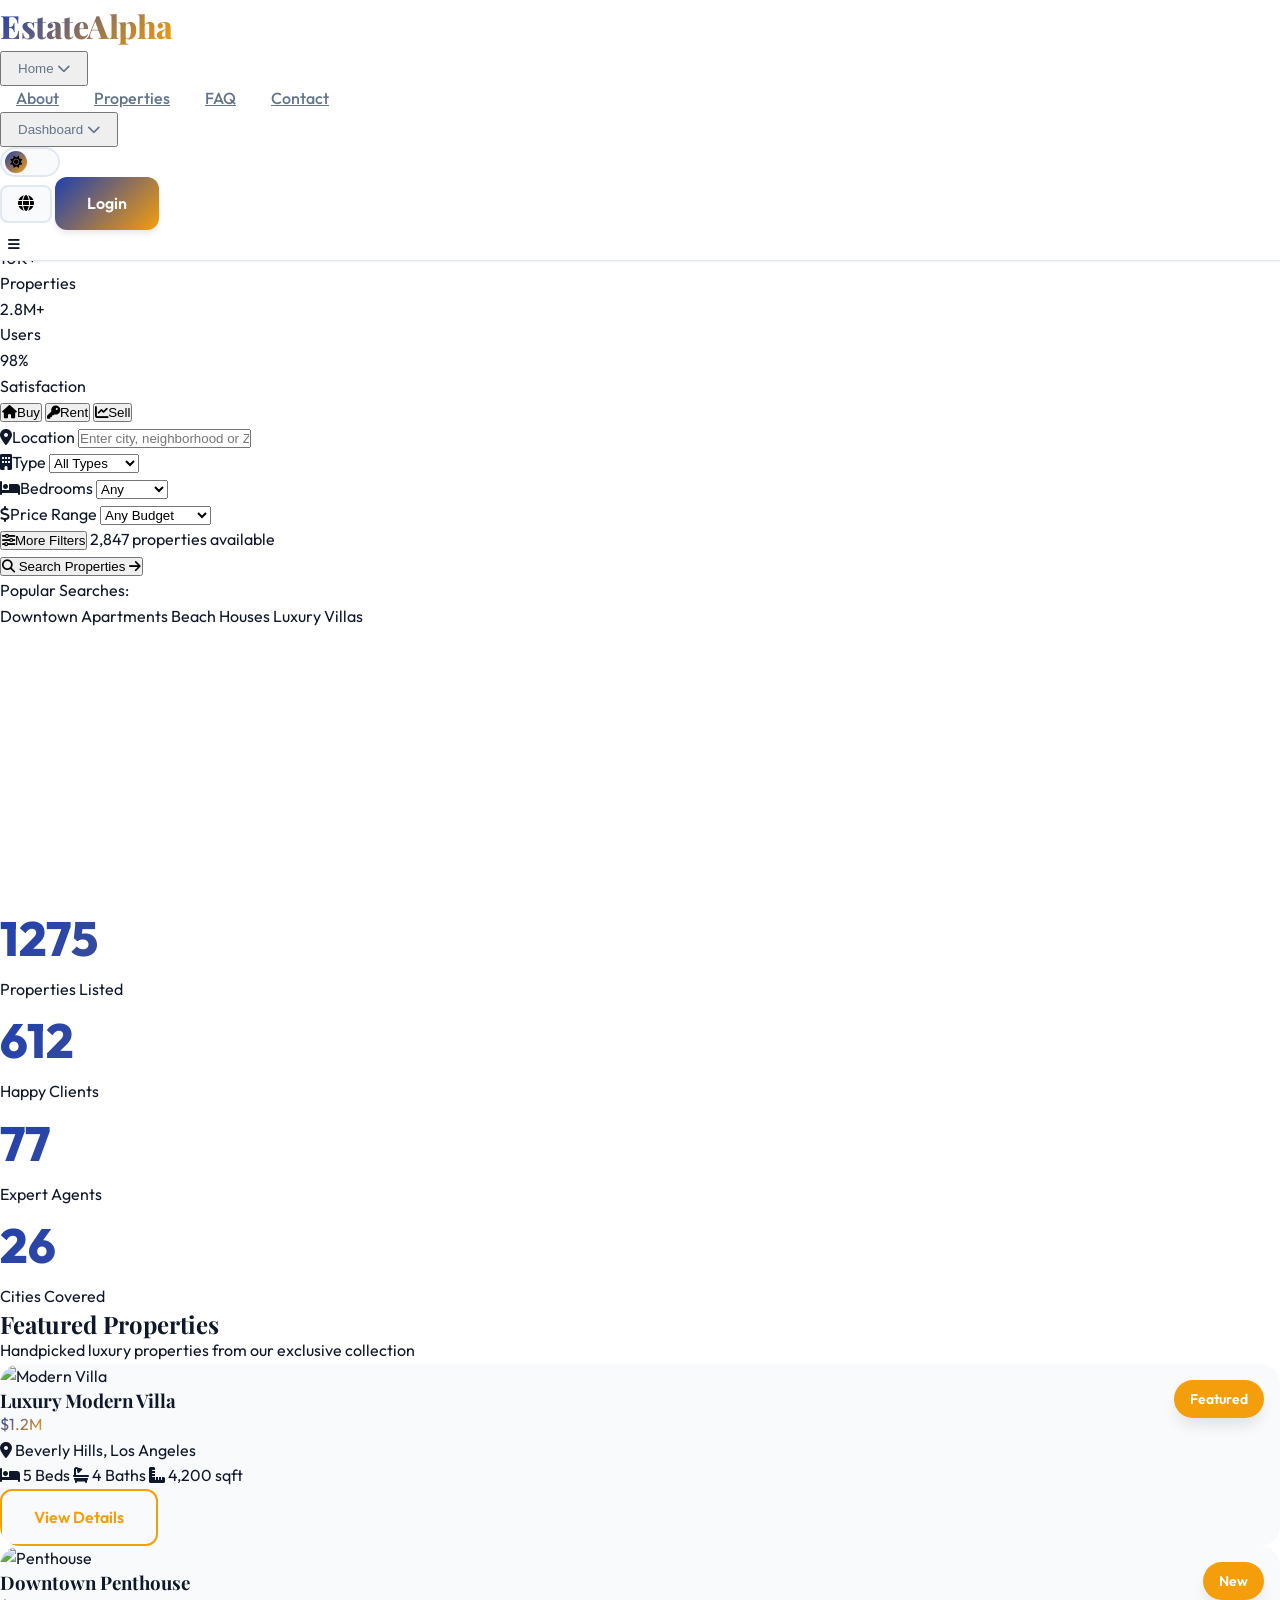
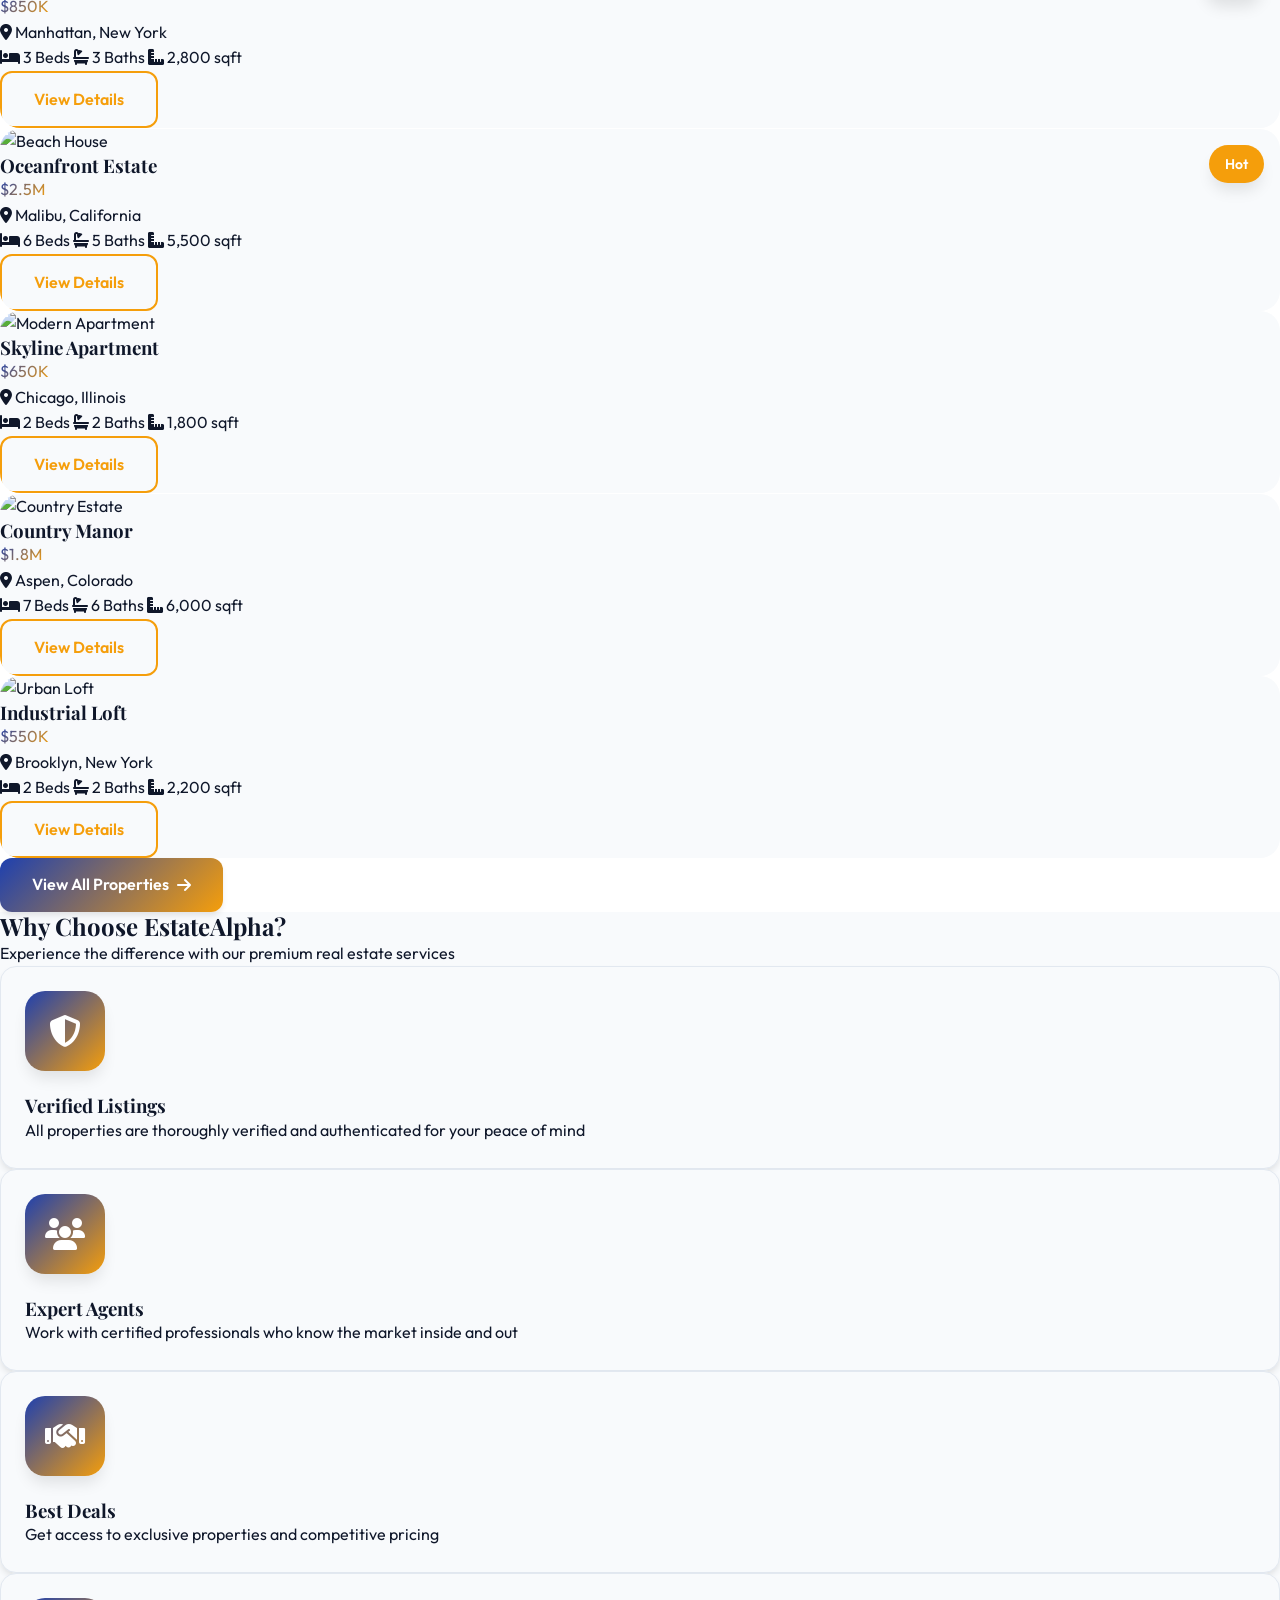
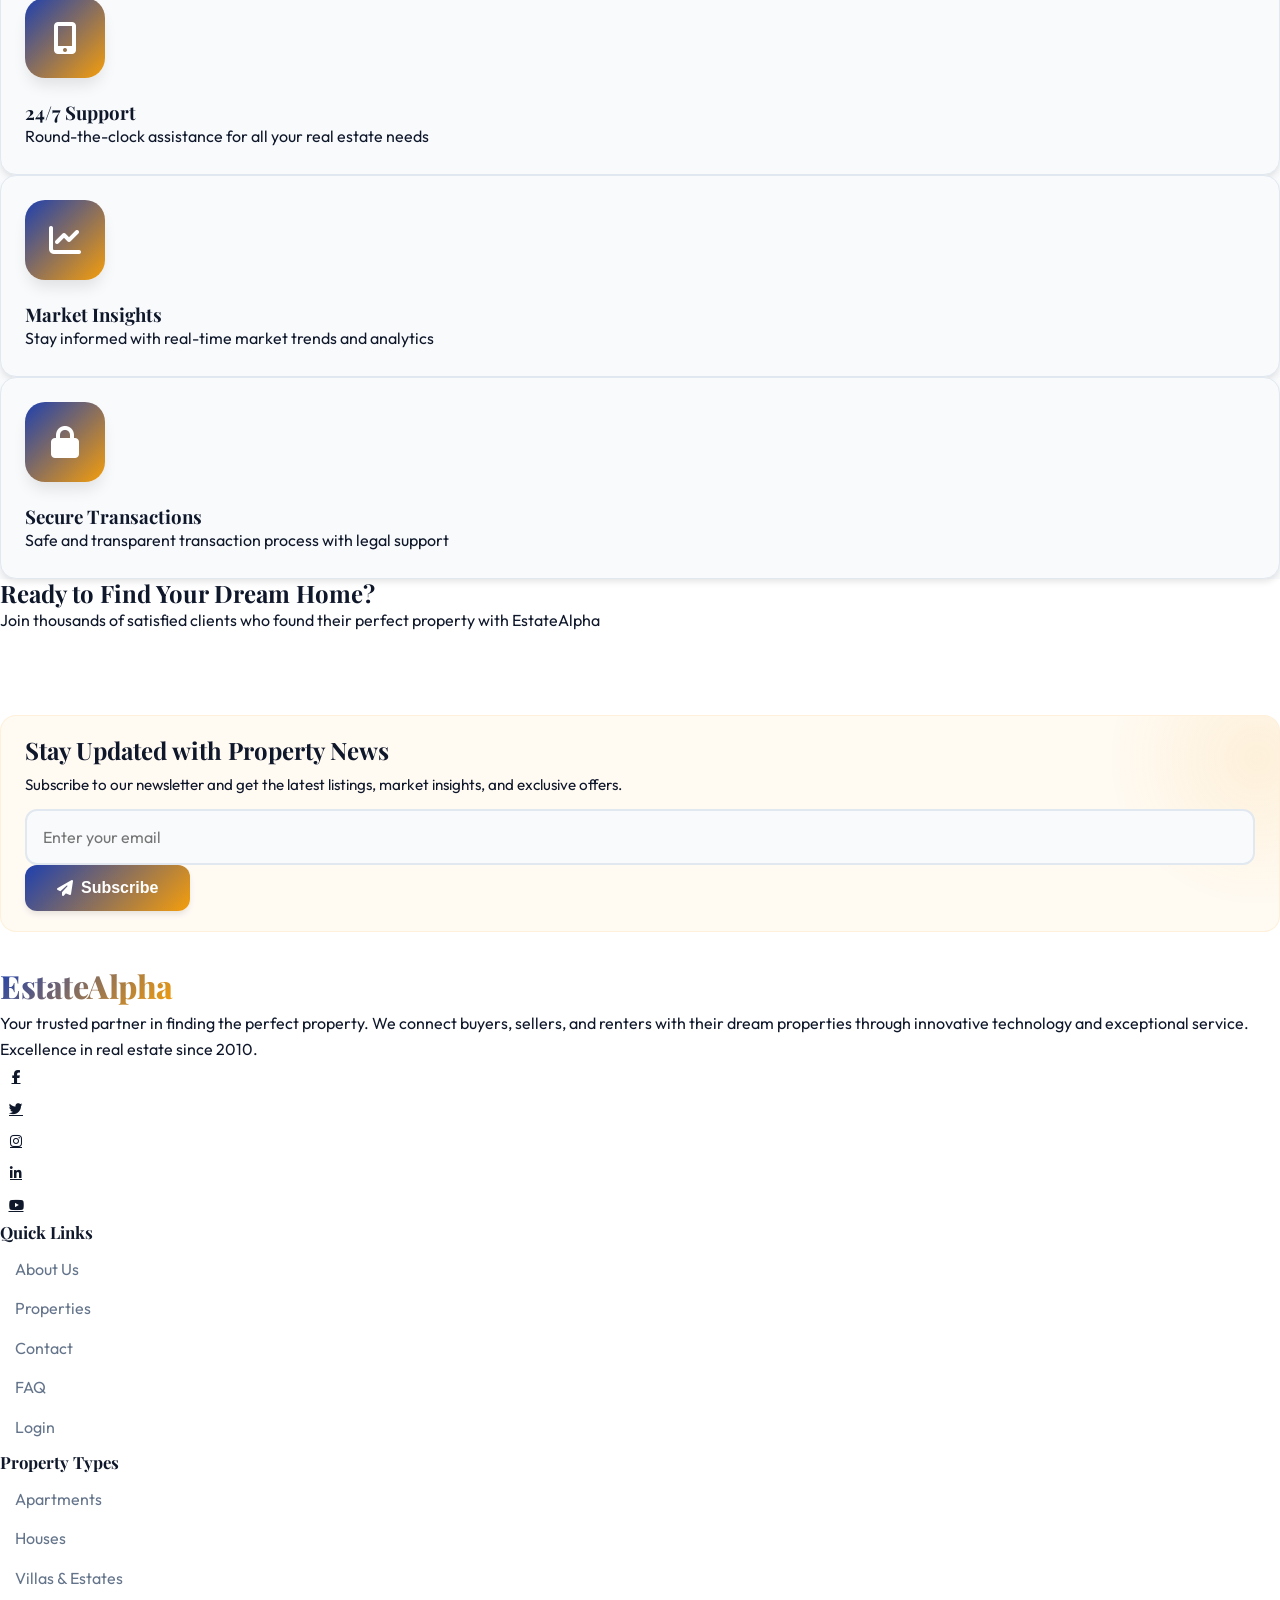
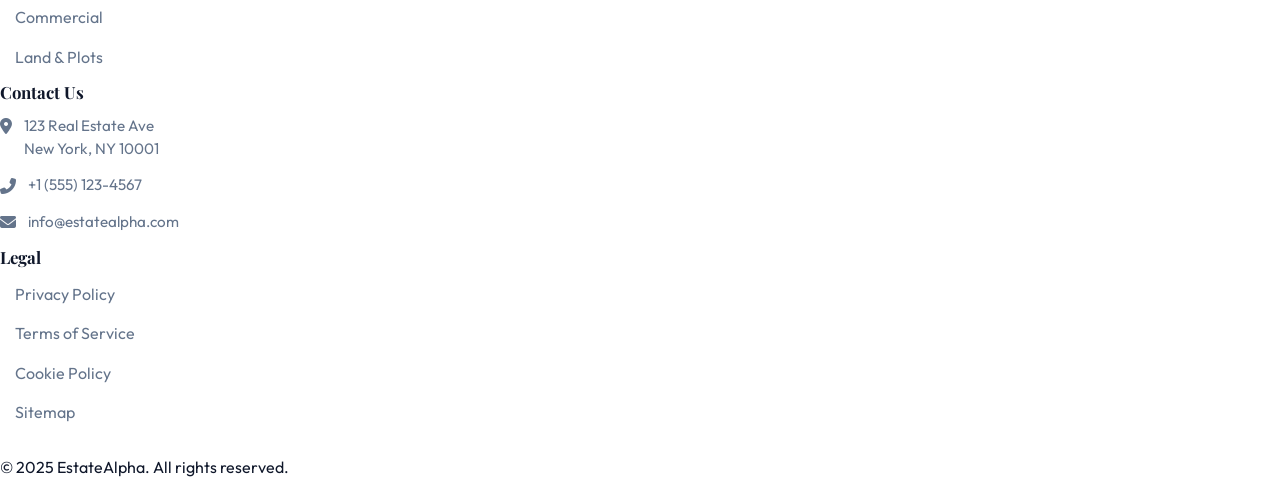
==== commit 16919260: "updated the admin dashboard nav bar correction and added back to home button in login page" ====
--- a/index.html
+++ b/index.html
@@ -1,25 +1,28 @@
 <!DOCTYPE html>
 <html lang="en">
+
 <head>
   <meta charset="UTF-8">
   <meta name="viewport" content="width=device-width, initial-scale=1.0">
   <title>EstateAlpha - Discover Your Perfect Property</title>
-  
+
   <!-- Favicon -->
-  <link rel="icon" type="image/svg+xml" href="data:image/svg+xml,<svg xmlns='http://www.w3.org/2000/svg' viewBox='0 0 100 100'><text y='.9em' font-size='90'>🏛️</text></svg>">
-  
+  <link rel="icon" type="image/svg+xml"
+    href="data:image/svg+xml,<svg xmlns='http://www.w3.org/2000/svg' viewBox='0 0 100 100'><text y='.9em' font-size='90'>🏛️</text></svg>">
+
   <!-- Tailwind CSS -->
   <script src="https://cdn.tailwindcss.com"></script>
-  
+
   <!-- Font Awesome -->
   <link rel="stylesheet" href="https://cdnjs.cloudflare.com/ajax/libs/font-awesome/6.4.0/css/all.min.css">
-  
+
   <!-- Custom CSS -->
   <link rel="stylesheet" href="css/style.css">
-  
+
   <!-- AOS Animation Library -->
   <link href="https://unpkg.com/aos@2.3.1/dist/aos.css" rel="stylesheet">
 </head>
+
 <body>
   <!-- Navigation -->
   <nav class="navbar">
@@ -29,7 +32,7 @@
         <a href="index.html" class="logo-text text-3xl">
           EstateAlpha
         </a>
-        
+
         <!-- Desktop Menu -->
         <div class="hidden lg:flex items-center gap-8">
           <div class="dropdown">
@@ -41,12 +44,12 @@
               <a href="index2.html">Classic View</a>
             </div>
           </div>
-          
+
           <a href="about.html" class="nav-link">About</a>
           <a href="property-details.html" class="nav-link">Properties</a>
           <a href="faq.html" class="nav-link">FAQ</a>
           <a href="contact.html" class="nav-link">Contact</a>
-          
+
           <div class="dropdown">
             <button class="nav-link flex items-center gap-2">
               Dashboard <i class="fas fa-chevron-down text-xs"></i>
@@ -56,31 +59,31 @@
               <a href="admin-dashboard.html">Admin Panel</a>
             </div>
           </div>
-          
+
           <!-- Theme Toggle -->
           <button id="themeToggle" class="theme-toggle" aria-label="Toggle theme">
             <div class="theme-toggle-slider">
               <i class="fas fa-sun"></i>
             </div>
           </button>
-          
+
           <!-- RTL Toggle -->
           <button id="rtlToggle" class="rtl-toggle" aria-label="Toggle RTL">
             <i class="fas fa-globe"></i>
           </button>
-          
+
           <a href="login.html" class="btn btn-primary">
             Login
           </a>
         </div>
-        
+
         <!-- Mobile Menu Button -->
         <button class="lg:hidden mobile-menu-button text-2xl">
           <i class="fas fa-bars"></i>
         </button>
       </div>
     </div>
-    
+
     <!-- Mobile Menu -->
     <div id="mobileMenu" class="mobile-menu lg:hidden" style="position: fixed; display: block;">
       <div class="container mx-auto px-4 py-4">
@@ -92,7 +95,7 @@
         <a href="contact.html" class="block py-2 nav-link">Contact</a>
         <a href="user-dashboard.html" class="block py-2 nav-link">User Dashboard</a>
         <a href="admin-dashboard.html" class="block py-2 nav-link">Admin Dashboard</a>
-        
+
         <div class="flex items-center gap-4 mt-4">
           <button id="themeToggleMobile" class="theme-toggle">
             <div class="theme-toggle-slider">
@@ -109,13 +112,20 @@
   </nav>
 
   <!-- Hero Section -->
-  <section class="relative flex items-center overflow-hidden" style="margin-top: 80px; min-height: calc(100vh - 80px); padding-top: 60px; padding-bottom: 60px; z-index: 1;">
+  <section class="relative flex items-center overflow-hidden"
+    style="margin-top: 80px; min-height: calc(100vh - 80px); padding-top: 60px; padding-bottom: 60px; z-index: 1;">
     <!-- Animated Background -->
     <div class="absolute inset-0 bg-gradient-to-br from-blue-900 via-blue-700 to-purple-900">
       <div class="absolute inset-0 opacity-20">
-        <div class="absolute top-20 left-10 w-72 h-72 bg-purple-500 rounded-full mix-blend-multiply filter blur-xl animate-blob"></div>
-        <div class="absolute top-40 right-10 w-72 h-72 bg-blue-500 rounded-full mix-blend-multiply filter blur-xl animate-blob animation-delay-2000"></div>
-        <div class="absolute bottom-20 left-1/3 w-72 h-72 bg-pink-500 rounded-full mix-blend-multiply filter blur-xl animate-blob animation-delay-4000"></div>
+        <div
+          class="absolute top-20 left-10 w-72 h-72 bg-purple-500 rounded-full mix-blend-multiply filter blur-xl animate-blob">
+        </div>
+        <div
+          class="absolute top-40 right-10 w-72 h-72 bg-blue-500 rounded-full mix-blend-multiply filter blur-xl animate-blob animation-delay-2000">
+        </div>
+        <div
+          class="absolute bottom-20 left-1/3 w-72 h-72 bg-pink-500 rounded-full mix-blend-multiply filter blur-xl animate-blob animation-delay-4000">
+        </div>
       </div>
     </div>
 
@@ -124,9 +134,11 @@
         <!-- Left: Content -->
         <div class="text-white" data-aos="fade-right">
           <!-- Premium Badge -->
-          <div class="inline-flex items-center gap-2 bg-white/10 backdrop-blur-md px-5 py-2.5 rounded-full mb-4 lg:mb-6 border border-white/20">
+          <div
+            class="inline-flex items-center gap-2 bg-white/10 backdrop-blur-md px-5 py-2.5 rounded-full mb-4 lg:mb-6 border border-white/20">
             <span class="relative flex h-3 w-3">
-              <span class="animate-ping absolute inline-flex h-full w-full rounded-full bg-emerald-400 opacity-75"></span>
+              <span
+                class="animate-ping absolute inline-flex h-full w-full rounded-full bg-emerald-400 opacity-75"></span>
               <span class="relative inline-flex rounded-full h-3 w-3 bg-emerald-500"></span>
             </span>
             <span class="text-sm font-semibold">AI-Powered Property Search</span>
@@ -143,16 +155,19 @@
 
           <!-- Description -->
           <p class="text-base lg:text-lg text-white/80 mb-6 lg:mb-8 leading-relaxed max-w-xl">
-            Experience the future of real estate with our intelligent platform. Discover over 10,000+ verified properties with virtual tours, instant valuations, and smart recommendations.
+            Experience the future of real estate with our intelligent platform. Discover over 10,000+ verified
+            properties with virtual tours, instant valuations, and smart recommendations.
           </p>
 
           <!-- CTA Buttons -->
           <div class="flex flex-wrap gap-3 lg:gap-4 mb-6 lg:mb-8">
-            <button class="bg-white text-blue-900 px-6 lg:px-8 py-3 lg:py-4 rounded-xl font-semibold text-base lg:text-lg hover:bg-blue-50 transition-all duration-300 shadow-xl hover:shadow-2xl hover:scale-105 flex items-center gap-2">
+            <button
+              class="bg-white text-blue-900 px-6 lg:px-8 py-3 lg:py-4 rounded-xl font-semibold text-base lg:text-lg hover:bg-blue-50 transition-all duration-300 shadow-xl hover:shadow-2xl hover:scale-105 flex items-center gap-2">
               <i class="fas fa-rocket"></i>
               Start Exploring
             </button>
-            <button class="bg-white/10 backdrop-blur-md border-2 border-white/30 text-white px-6 lg:px-8 py-3 lg:py-4 rounded-xl font-semibold text-base lg:text-lg hover:bg-white/20 transition-all duration-300 flex items-center gap-2">
+            <button
+              class="bg-white/10 backdrop-blur-md border-2 border-white/30 text-white px-6 lg:px-8 py-3 lg:py-4 rounded-xl font-semibold text-base lg:text-lg hover:bg-white/20 transition-all duration-300 flex items-center gap-2">
               <i class="fas fa-play-circle"></i>
               Watch Demo
             </button>
@@ -180,13 +195,16 @@
           <div class="bg-white/95 backdrop-blur-xl rounded-3xl shadow-2xl p-5 lg:p-6 border border-white/20">
             <!-- Tabs -->
             <div class="flex gap-2 mb-4 bg-gray-100 p-1.5 rounded-xl">
-              <button class="flex-1 px-3 py-2.5 rounded-lg font-semibold text-sm bg-white shadow-sm text-blue-900 transition-all">
+              <button
+                class="flex-1 px-3 py-2.5 rounded-lg font-semibold text-sm bg-white shadow-sm text-blue-900 transition-all">
                 <i class="fas fa-home mr-2"></i>Buy
               </button>
-              <button class="flex-1 px-3 py-2.5 rounded-lg font-semibold text-sm text-gray-600 hover:text-blue-900 transition-all">
+              <button
+                class="flex-1 px-3 py-2.5 rounded-lg font-semibold text-sm text-gray-600 hover:text-blue-900 transition-all">
                 <i class="fas fa-key mr-2"></i>Rent
               </button>
-              <button class="flex-1 px-3 py-2.5 rounded-lg font-semibold text-sm text-gray-600 hover:text-blue-900 transition-all">
+              <button
+                class="flex-1 px-3 py-2.5 rounded-lg font-semibold text-sm text-gray-600 hover:text-blue-900 transition-all">
                 <i class="fas fa-chart-line mr-2"></i>Sell
               </button>
             </div>
@@ -198,8 +216,8 @@
                 <label class="block text-sm font-semibold text-gray-700 mb-1.5">
                   <i class="fas fa-map-marker-alt text-blue-600 mr-2"></i>Location
                 </label>
-                <input type="text" 
-                  class="w-full px-4 py-3 border-2 border-gray-200 rounded-xl focus:border-blue-500 focus:outline-none transition-colors text-gray-900" 
+                <input type="text"
+                  class="w-full px-4 py-3 border-2 border-gray-200 rounded-xl focus:border-blue-500 focus:outline-none transition-colors text-gray-900"
                   placeholder="Enter city, neighborhood or ZIP code">
               </div>
 
@@ -209,7 +227,8 @@
                   <label class="block text-sm font-semibold text-gray-700 mb-1.5">
                     <i class="fas fa-building text-blue-600 mr-2"></i>Type
                   </label>
-                  <select class="w-full px-4 py-3 border-2 border-gray-200 rounded-xl focus:border-blue-500 focus:outline-none transition-colors text-gray-900">
+                  <select
+                    class="w-full px-4 py-3 border-2 border-gray-200 rounded-xl focus:border-blue-500 focus:outline-none transition-colors text-gray-900">
                     <option>All Types</option>
                     <option>House</option>
                     <option>Apartment</option>
@@ -222,7 +241,8 @@
                   <label class="block text-sm font-semibold text-gray-700 mb-1.5">
                     <i class="fas fa-bed text-blue-600 mr-2"></i>Bedrooms
                   </label>
-                  <select class="w-full px-4 py-3 border-2 border-gray-200 rounded-xl focus:border-blue-500 focus:outline-none transition-colors text-gray-900">
+                  <select
+                    class="w-full px-4 py-3 border-2 border-gray-200 rounded-xl focus:border-blue-500 focus:outline-none transition-colors text-gray-900">
                     <option>Any</option>
                     <option>1 Bed</option>
                     <option>2 Beds</option>
@@ -237,7 +257,8 @@
                 <label class="block text-sm font-semibold text-gray-700 mb-1.5">
                   <i class="fas fa-dollar-sign text-blue-600 mr-2"></i>Price Range
                 </label>
-                <select class="w-full px-4 py-3 border-2 border-gray-200 rounded-xl focus:border-blue-500 focus:outline-none transition-colors text-gray-900">
+                <select
+                  class="w-full px-4 py-3 border-2 border-gray-200 rounded-xl focus:border-blue-500 focus:outline-none transition-colors text-gray-900">
                   <option>Any Budget</option>
                   <option>$0 - $200K</option>
                   <option>$200K - $400K</option>
@@ -257,7 +278,8 @@
               </div>
 
               <!-- Search Button -->
-              <button class="w-full bg-gradient-to-r from-blue-600 to-blue-700 text-white py-3.5 rounded-xl font-bold text-base lg:text-lg hover:from-blue-700 hover:to-blue-800 transition-all duration-300 shadow-lg hover:shadow-xl flex items-center justify-center gap-3 group">
+              <button
+                class="w-full bg-gradient-to-r from-blue-600 to-blue-700 text-white py-3.5 rounded-xl font-bold text-base lg:text-lg hover:from-blue-700 hover:to-blue-800 transition-all duration-300 shadow-lg hover:shadow-xl flex items-center justify-center gap-3 group">
                 <i class="fas fa-search group-hover:scale-110 transition-transform"></i>
                 Search Properties
                 <i class="fas fa-arrow-right group-hover:translate-x-1 transition-transform"></i>
@@ -268,9 +290,15 @@
             <div class="mt-4 pt-4 border-t border-gray-200">
               <p class="text-xs text-gray-500 mb-2">Popular Searches:</p>
               <div class="flex flex-wrap gap-2">
-                <span class="px-3 py-1.5 bg-gray-100 rounded-full text-xs font-medium text-gray-700 hover:bg-blue-100 hover:text-blue-700 cursor-pointer transition-colors">Downtown Apartments</span>
-                <span class="px-3 py-1.5 bg-gray-100 rounded-full text-xs font-medium text-gray-700 hover:bg-blue-100 hover:text-blue-700 cursor-pointer transition-colors">Beach Houses</span>
-                <span class="px-3 py-1.5 bg-gray-100 rounded-full text-xs font-medium text-gray-700 hover:bg-blue-100 hover:text-blue-700 cursor-pointer transition-colors">Luxury Villas</span>
+                <span
+                  class="px-3 py-1.5 bg-gray-100 rounded-full text-xs font-medium text-gray-700 hover:bg-blue-100 hover:text-blue-700 cursor-pointer transition-colors">Downtown
+                  Apartments</span>
+                <span
+                  class="px-3 py-1.5 bg-gray-100 rounded-full text-xs font-medium text-gray-700 hover:bg-blue-100 hover:text-blue-700 cursor-pointer transition-colors">Beach
+                  Houses</span>
+                <span
+                  class="px-3 py-1.5 bg-gray-100 rounded-full text-xs font-medium text-gray-700 hover:bg-blue-100 hover:text-blue-700 cursor-pointer transition-colors">Luxury
+                  Villas</span>
               </div>
             </div>
           </div>
@@ -319,12 +347,13 @@
           Handpicked luxury properties from our exclusive collection
         </p>
       </div>
-      
+
       <div class="grid grid-cols-1 md:grid-cols-2 lg:grid-cols-3 gap-8">
         <!-- Property 1 -->
         <div class="property-card" data-aos="fade-up" data-aos-delay="100">
           <div class="relative overflow-hidden rounded-t-2xl">
-            <img src="https://images.unsplash.com/photo-1600585154340-be6161a56a0c?w=600&q=80" alt="Modern Villa" class="w-full h-64 object-cover">
+            <img src="https://images.unsplash.com/photo-1600585154340-be6161a56a0c?w=600&q=80" alt="Modern Villa"
+              class="w-full h-64 object-cover">
             <span class="property-badge">Featured</span>
           </div>
           <div class="p-6">
@@ -356,7 +385,8 @@
         <!-- Property 2 -->
         <div class="property-card" data-aos="fade-up" data-aos-delay="200">
           <div class="relative overflow-hidden rounded-t-2xl">
-            <img src="https://images.unsplash.com/photo-1600607687939-ce8a6c25118c?w=600&q=80" alt="Penthouse" class="w-full h-64 object-cover">
+            <img src="https://images.unsplash.com/photo-1600607687939-ce8a6c25118c?w=600&q=80" alt="Penthouse"
+              class="w-full h-64 object-cover">
             <span class="property-badge">New</span>
           </div>
           <div class="p-6">
@@ -388,7 +418,8 @@
         <!-- Property 3 -->
         <div class="property-card" data-aos="fade-up" data-aos-delay="300">
           <div class="relative overflow-hidden rounded-t-2xl">
-            <img src="https://images.unsplash.com/photo-1600566753190-17f0baa2a6c3?w=600&q=80" alt="Beach House" class="w-full h-64 object-cover">
+            <img src="https://images.unsplash.com/photo-1600566753190-17f0baa2a6c3?w=600&q=80" alt="Beach House"
+              class="w-full h-64 object-cover">
             <span class="property-badge">Hot</span>
           </div>
           <div class="p-6">
@@ -420,7 +451,8 @@
         <!-- Property 4 -->
         <div class="property-card" data-aos="fade-up" data-aos-delay="100">
           <div class="relative overflow-hidden rounded-t-2xl">
-            <img src="https://images.unsplash.com/photo-1600607687644-c7171b42498f?w=600&q=80" alt="Modern Apartment" class="w-full h-64 object-cover">
+            <img src="https://images.unsplash.com/photo-1600607687644-c7171b42498f?w=600&q=80" alt="Modern Apartment"
+              class="w-full h-64 object-cover">
           </div>
           <div class="p-6">
             <div class="flex justify-between items-start mb-4">
@@ -451,7 +483,8 @@
         <!-- Property 5 -->
         <div class="property-card" data-aos="fade-up" data-aos-delay="200">
           <div class="relative overflow-hidden rounded-t-2xl">
-            <img src="https://images.unsplash.com/photo-1600585154526-990dced4db0d?w=600&q=80" alt="Country Estate" class="w-full h-64 object-cover">
+            <img src="https://images.unsplash.com/photo-1600585154526-990dced4db0d?w=600&q=80" alt="Country Estate"
+              class="w-full h-64 object-cover">
           </div>
           <div class="p-6">
             <div class="flex justify-between items-start mb-4">
@@ -482,7 +515,8 @@
         <!-- Property 6 -->
         <div class="property-card" data-aos="fade-up" data-aos-delay="300">
           <div class="relative overflow-hidden rounded-t-2xl">
-            <img src="https://images.unsplash.com/photo-1600607687920-4e2a09cf159d?w=600&q=80" alt="Urban Loft" class="w-full h-64 object-cover">
+            <img src="https://images.unsplash.com/photo-1600607687920-4e2a09cf159d?w=600&q=80" alt="Urban Loft"
+              class="w-full h-64 object-cover">
           </div>
           <div class="p-6">
             <div class="flex justify-between items-start mb-4">
@@ -510,7 +544,7 @@
           </div>
         </div>
       </div>
-      
+
       <div class="text-center mt-12" data-aos="fade-up">
         <a href="property-details.html" class="btn btn-primary btn-lg">
           View All Properties
@@ -529,7 +563,7 @@
           Experience the difference with our premium real estate services
         </p>
       </div>
-      
+
       <div class="grid grid-cols-1 md:grid-cols-2 lg:grid-cols-3 gap-8">
         <div class="card text-center" data-aos="fade-up" data-aos-delay="100">
           <div class="feature-icon mx-auto">
@@ -540,7 +574,7 @@
             All properties are thoroughly verified and authenticated for your peace of mind
           </p>
         </div>
-        
+
         <div class="card text-center" data-aos="fade-up" data-aos-delay="200">
           <div class="feature-icon mx-auto">
             <i class="fas fa-users"></i>
@@ -550,7 +584,7 @@
             Work with certified professionals who know the market inside and out
           </p>
         </div>
-        
+
         <div class="card text-center" data-aos="fade-up" data-aos-delay="300">
           <div class="feature-icon mx-auto">
             <i class="fas fa-handshake"></i>
@@ -560,7 +594,7 @@
             Get access to exclusive properties and competitive pricing
           </p>
         </div>
-        
+
         <div class="card text-center" data-aos="fade-up" data-aos-delay="100">
           <div class="feature-icon mx-auto">
             <i class="fas fa-mobile-alt"></i>
@@ -570,7 +604,7 @@
             Round-the-clock assistance for all your real estate needs
           </p>
         </div>
-        
+
         <div class="card text-center" data-aos="fade-up" data-aos-delay="200">
           <div class="feature-icon mx-auto">
             <i class="fas fa-chart-line"></i>
@@ -580,7 +614,7 @@
             Stay informed with real-time market trends and analytics
           </p>
         </div>
-        
+
         <div class="card text-center" data-aos="fade-up" data-aos-delay="300">
           <div class="feature-icon mx-auto">
             <i class="fas fa-lock"></i>
@@ -620,7 +654,8 @@
       <div class="footer-newsletter hidden md:block" data-aos="fade-up">
         <div class="max-w-4xl mx-auto text-center">
           <h3 class="text-2xl font-bold mb-3">Stay Updated with Property News</h3>
-          <p class="text-gray-400 mb-4 text-sm">Subscribe to our newsletter and get the latest listings, market insights, and exclusive offers.</p>
+          <p class="text-gray-400 mb-4 text-sm">Subscribe to our newsletter and get the latest listings, market
+            insights, and exclusive offers.</p>
           <form class="flex gap-3 max-w-md mx-auto" onsubmit="handleNewsletterSubmit(event)">
             <input type="email" placeholder="Enter your email" class="form-control flex-1" required>
             <button type="submit" class="btn btn-primary whitespace-nowrap">
@@ -630,13 +665,15 @@
           </form>
         </div>
       </div>
-      
+
       <!-- Main Footer Content -->
       <div class="grid grid-cols-1 md:grid-cols-2 lg:grid-cols-6 gap-3 md:gap-6 py-2 md:py-4">
         <div class="lg:col-span-2">
           <a href="index.html" class="logo-text text-3xl mb-2 md:mb-4 block">EstateAlpha</a>
           <p class="text-gray-400 mb-3 md:mb-6 leading-relaxed hidden md:block">
-            Your trusted partner in finding the perfect property. We connect buyers, sellers, and renters with their dream properties through innovative technology and exceptional service. Excellence in real estate since 2010.
+            Your trusted partner in finding the perfect property. We connect buyers, sellers, and renters with their
+            dream properties through innovative technology and exceptional service. Excellence in real estate since
+            2010.
           </p>
           <div class="flex gap-3 hidden md:flex">
             <a href="#" class="social-icon-footer">
@@ -656,18 +693,19 @@
             </a>
           </div>
         </div>
-        
+
         <div>
           <h4 class="footer-heading">Quick Links</h4>
           <ul class="footer-links">
             <li><a href="about.html" class="footer-link"><i class="fas fa-chevron-right"></i> About Us</a></li>
-            <li><a href="property-details.html" class="footer-link"><i class="fas fa-chevron-right"></i> Properties</a></li>
+            <li><a href="property-details.html" class="footer-link"><i class="fas fa-chevron-right"></i> Properties</a>
+            </li>
             <li><a href="contact.html" class="footer-link"><i class="fas fa-chevron-right"></i> Contact</a></li>
             <li><a href="faq.html" class="footer-link"><i class="fas fa-chevron-right"></i> FAQ</a></li>
             <li><a href="login.html" class="footer-link"><i class="fas fa-chevron-right"></i> Login</a></li>
           </ul>
         </div>
-        
+
         <div>
           <h4 class="footer-heading">Property Types</h4>
           <ul class="footer-links">
@@ -678,7 +716,7 @@
             <li><a href="#" class="footer-link"><i class="fas fa-chevron-right"></i> Land & Plots</a></li>
           </ul>
         </div>
-        
+
         <div>
           <h4 class="footer-heading">Contact Us</h4>
           <ul class="footer-contact">
@@ -696,7 +734,7 @@
             </li>
           </ul>
         </div>
-        
+
         <div>
           <h4 class="footer-heading">Legal</h4>
           <ul class="footer-links">
@@ -707,7 +745,7 @@
           </ul>
         </div>
       </div>
-      
+
       <!-- Trust Badges -->
       <div class="footer-trust-badges" data-aos="fade-up">
         <div class="flex flex-wrap justify-center items-center gap-8">
@@ -729,7 +767,7 @@
           </div>
         </div>
       </div>
-      
+
       <!-- Bottom Bar -->
       <div class="footer-bottom">
         <p class="text-gray-400 text-center">
@@ -750,76 +788,12 @@
       once: true,
       offset: 100
     });
-    
-    // Mobile menu toggle - Fixed with proper event handling
-    function initMobileMenu() {
-      const button = document.querySelector('.mobile-menu-button');
-      const menu = document.getElementById('mobileMenu');
-      
-      console.log('Initializing mobile menu...', { button: !!button, menu: !!menu });
-      
-      if (!button || !menu) {
-        console.error('Mobile menu elements not found!');
-        return;
-      }
-      
-      let isTogglingMenu = false;
-      
-      // Button click handler
-      button.addEventListener('click', function(e) {
-        e.preventDefault();
-        e.stopPropagation();
-        
-        isTogglingMenu = true;
-        const isActive = menu.classList.contains('active');
-        
-        if (isActive) {
-          menu.classList.remove('active');
-          console.log('Menu closed by button');
-        } else {
-          menu.classList.add('active');
-          console.log('Menu opened by button');
-        }
-        
-        setTimeout(function() {
-          isTogglingMenu = false;
-        }, 100);
-      });
-      
-      // Close menu when clicking links
-      const links = menu.querySelectorAll('a');
-      links.forEach(function(link) {
-        link.addEventListener('click', function() {
-          menu.classList.remove('active');
-          console.log('Menu closed by link click');
-        });
-      });
-      
-      // Close menu when clicking outside
-      document.addEventListener('click', function(e) {
-        if (isTogglingMenu) return;
-        
-        if (menu.classList.contains('active')) {
-          if (!menu.contains(e.target) && !button.contains(e.target)) {
-            menu.classList.remove('active');
-            console.log('Menu closed by outside click');
-          }
-        }
-      });
-      
-      // Prevent menu clicks from closing
-      menu.addEventListener('click', function(e) {
-        e.stopPropagation();
-      });
-      
-      console.log('Mobile menu initialized successfully');
-    }
-    
-    // Initialize mobile menu
-    initMobileMenu();
-    
+
+
+
     // Theme toggle for mobile
     document.getElementById('themeToggleMobile')?.addEventListener('click', toggleTheme);
   </script>
 </body>
-</html>
+
+</html>
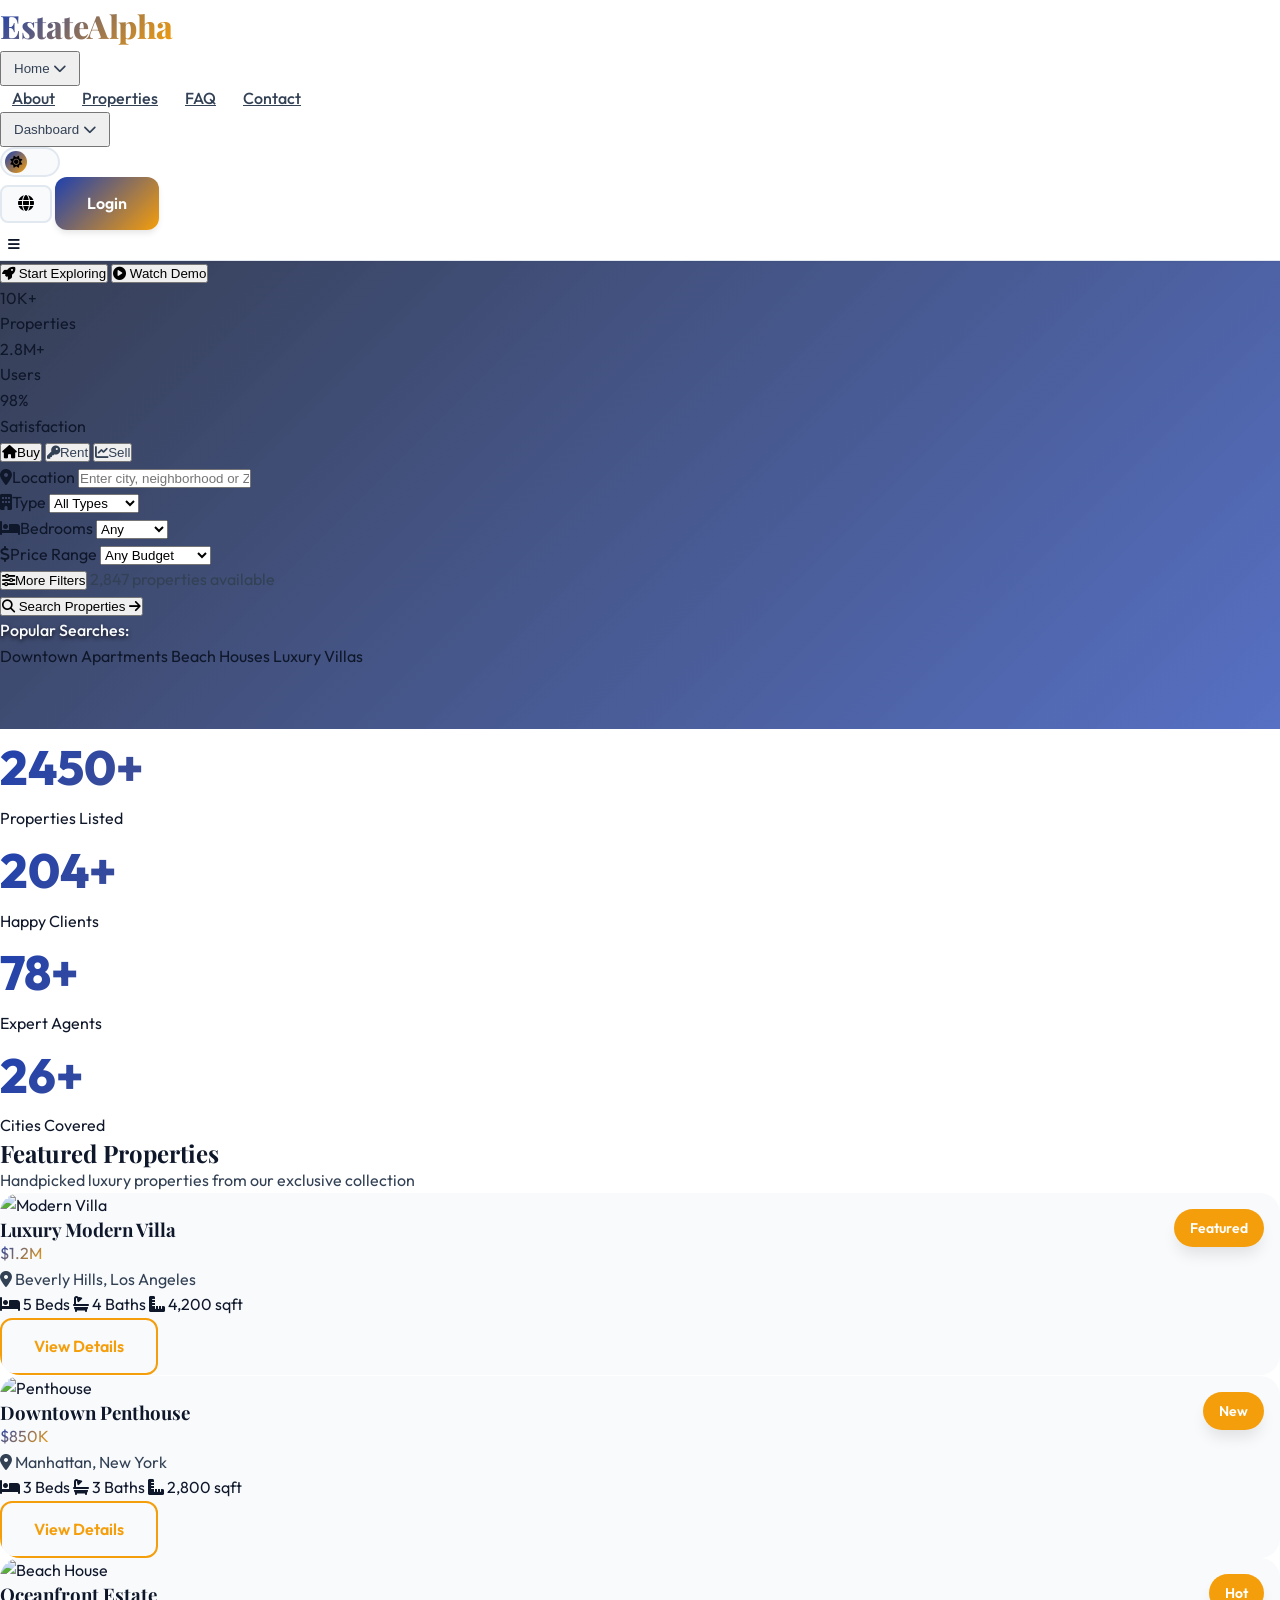
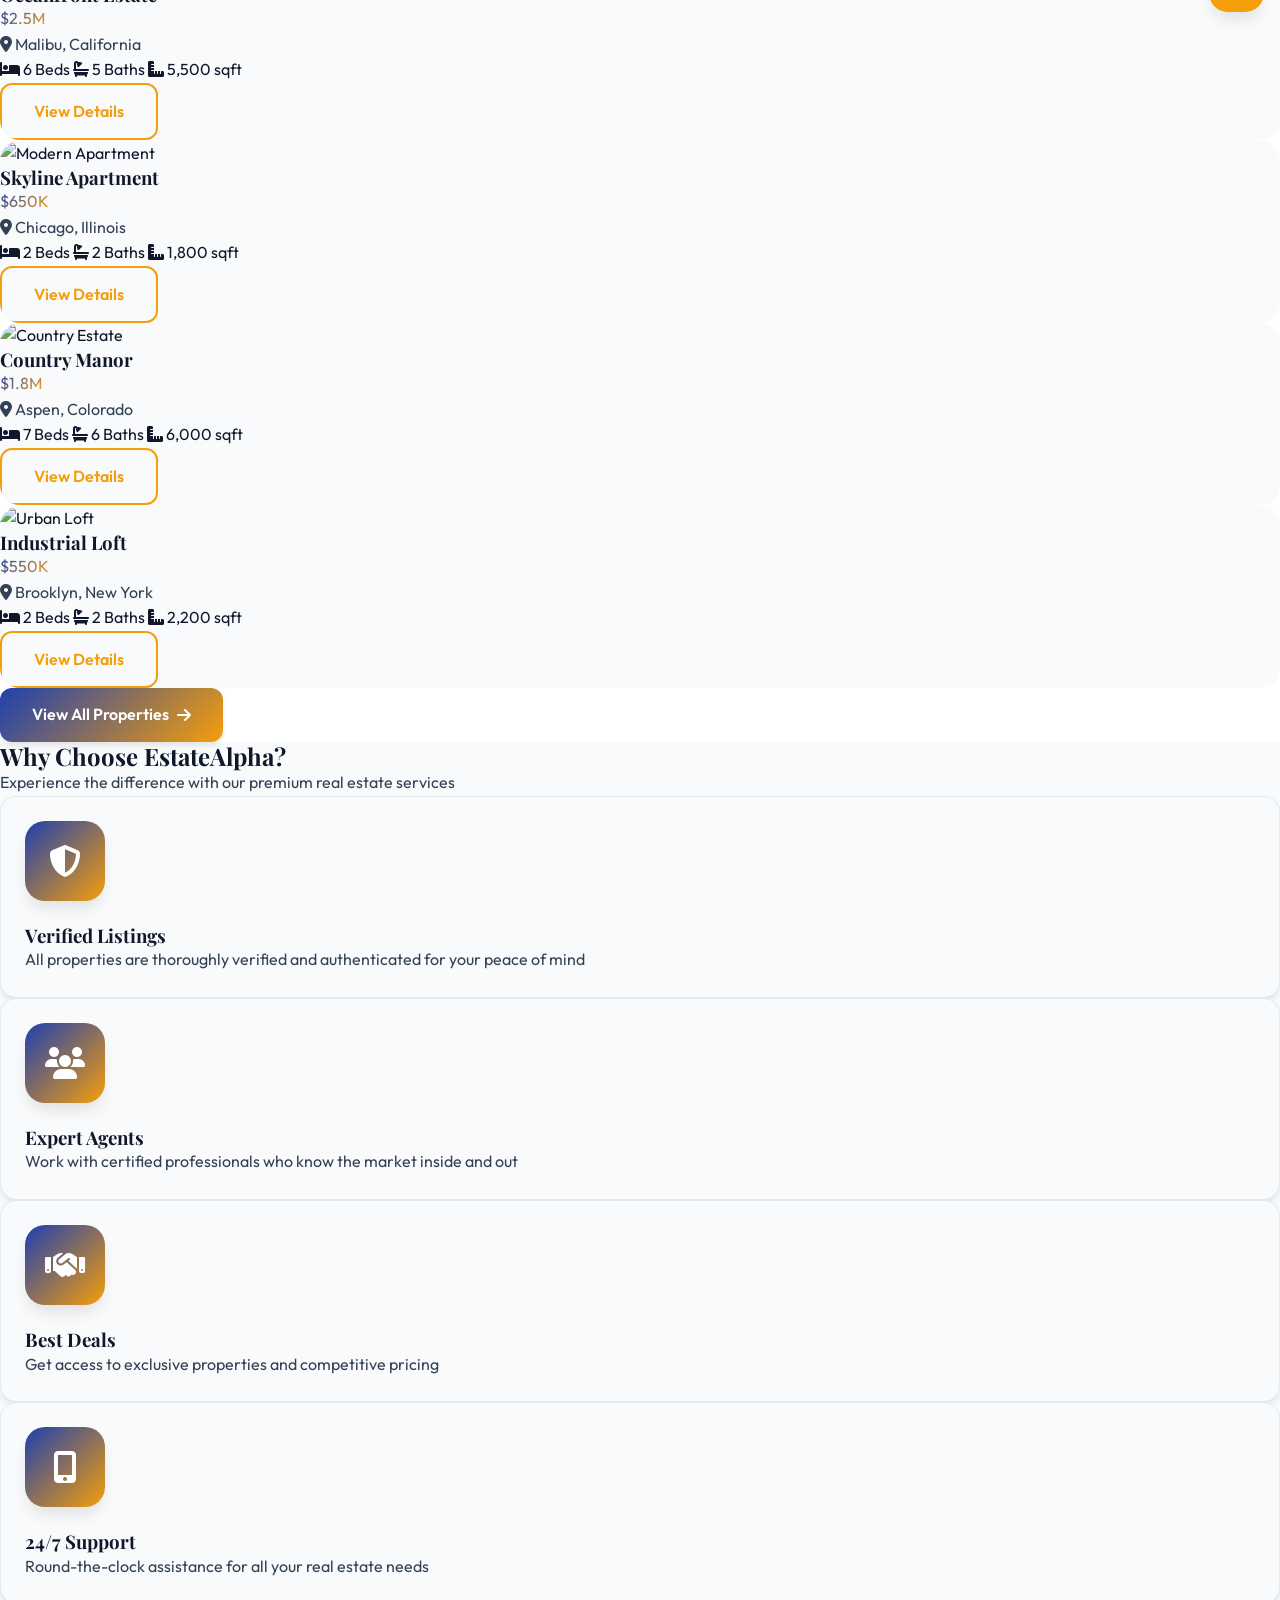
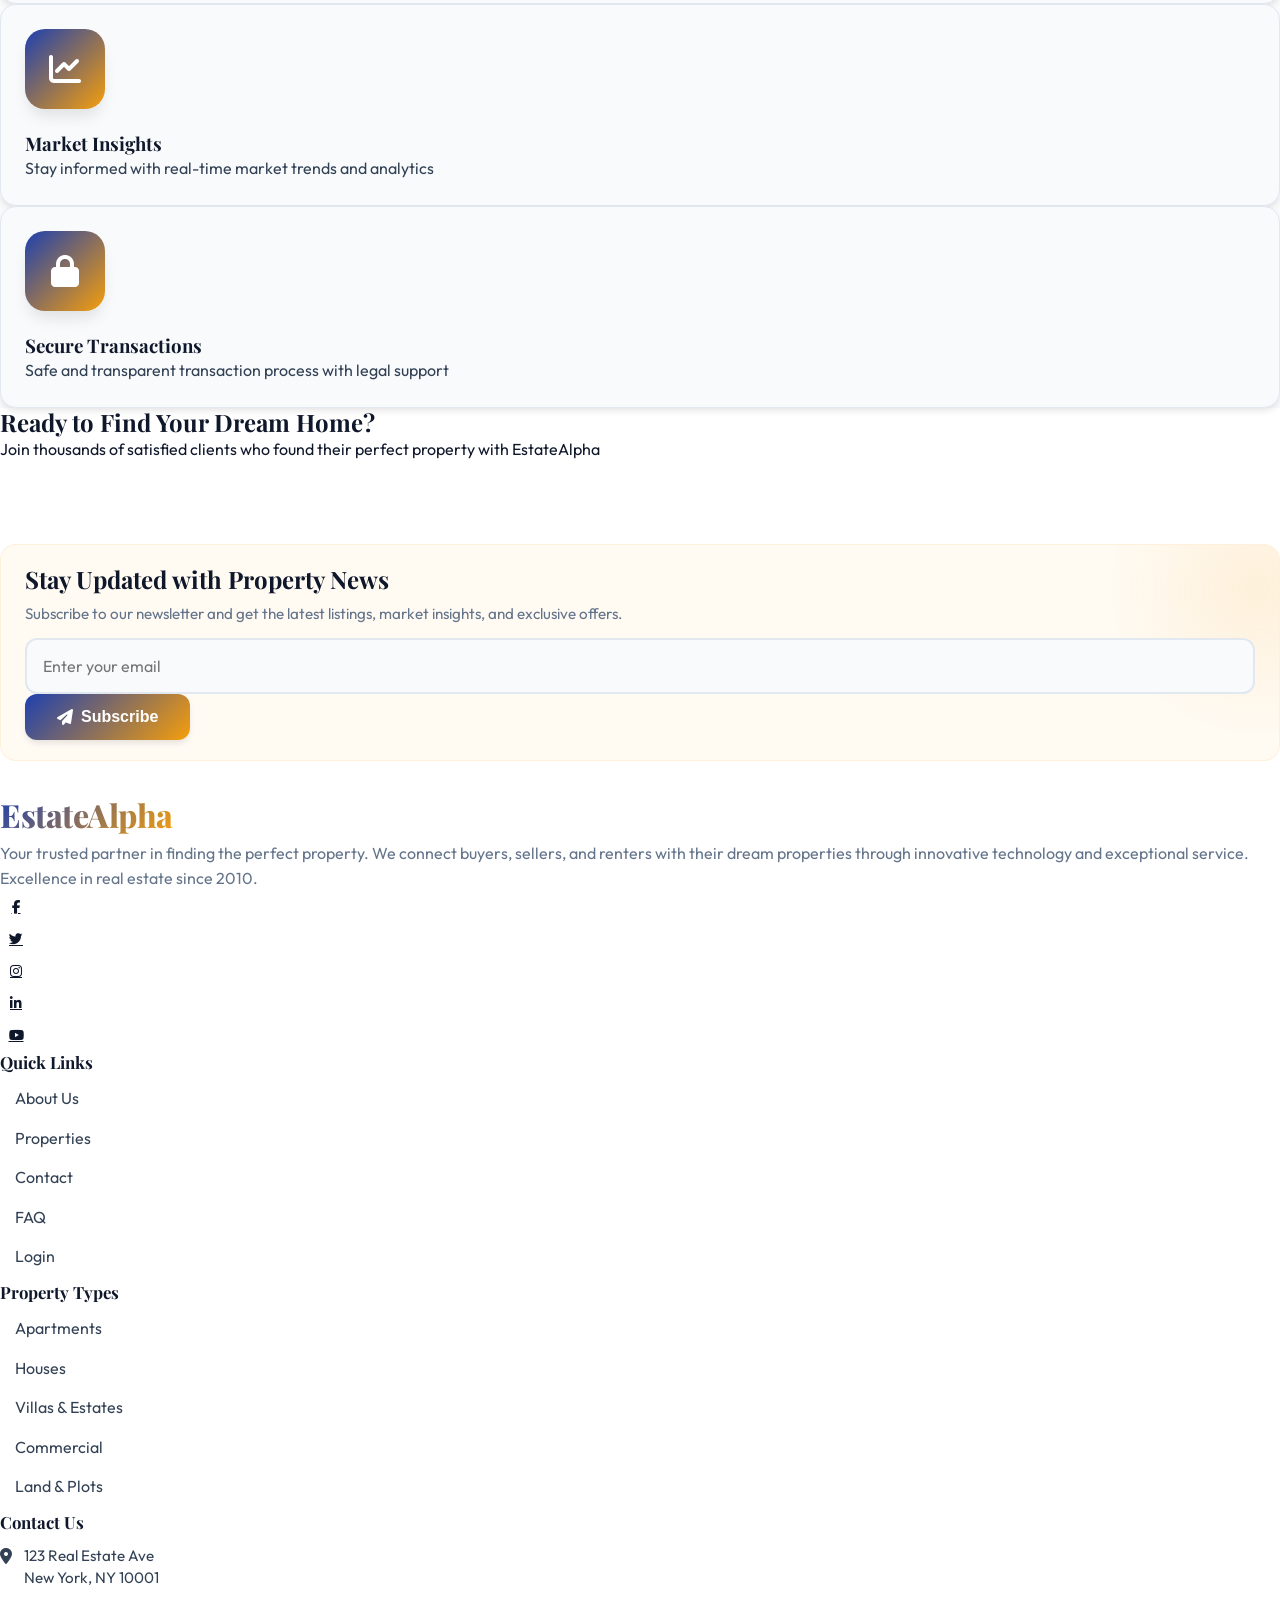
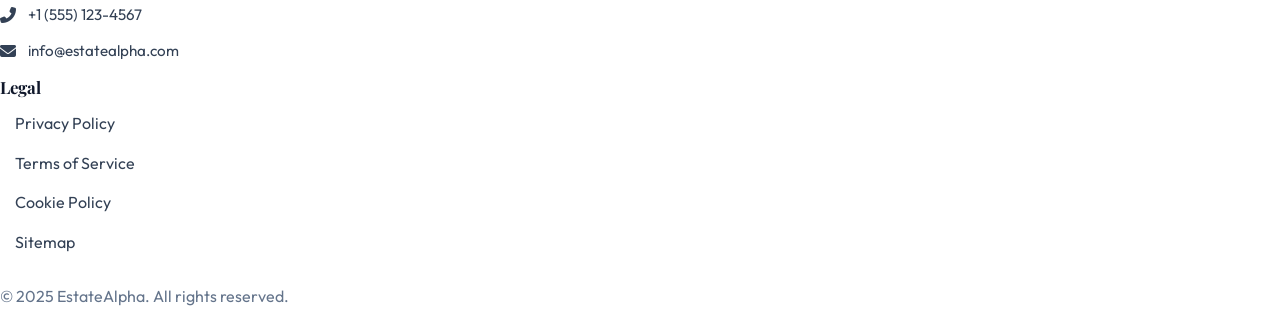
==== commit b5b8dee6: "Update all files with recent changes" ====
--- a/index.html
+++ b/index.html
@@ -112,8 +112,7 @@
   </nav>
 
   <!-- Hero Section -->
-  <section class="relative flex items-center overflow-hidden"
-    style="margin-top: 80px; min-height: calc(100vh - 80px); padding-top: 60px; padding-bottom: 60px; z-index: 1;">
+  <section class="hero-section relative flex items-center overflow-hidden" style="margin-top: 80px; z-index: 1;">
     <!-- Animated Background -->
     <div class="absolute inset-0 bg-gradient-to-br from-blue-900 via-blue-700 to-purple-900">
       <div class="absolute inset-0 opacity-20">
--- a/css/style.css
+++ b/css/style.css
@@ -14,8 +14,10 @@
   --surface: #F8FAFC;
   --surface-hover: #F1F5F9;
   --text-primary: #0F172A;
-  --text-secondary: #64748B;
-  --text-muted: #94A3B8;
+  --text-secondary: #334155;
+  /* Darker Slate for better contrast */
+  --text-muted: #64748B;
+  /* Darker muted text */
   --border-color: #E2E8F0;
   --success: #10B981;
   --warning: #F59E0B;
@@ -37,7 +39,8 @@
   --surface: #1E293B;
   --surface-hover: #334155;
   --text-primary: #F8FAFC;
-  --text-secondary: #CBD5E1;
+  --text-secondary: #E2E8F0;
+  /* Lighter text for dark mode */
   --text-muted: #94A3B8;
   --border-color: #334155;
   --success: #34D399;
@@ -71,8 +74,23 @@
   overflow-x: hidden;
 }
 
+/* Override utility classes for better contrast */
+.text-gray-500,
+.text-gray-600 {
+  color: var(--text-secondary) !important;
+}
+
+.text-gray-400 {
+  color: var(--text-muted) !important;
+}
+
 /* ==================== TYPOGRAPHY ==================== */
-h1, h2, h3, h4, h5, h6 {
+h1,
+h2,
+h3,
+h4,
+h5,
+h6 {
   font-family: 'Playfair Display', serif;
   font-weight: 700;
   line-height: 1.2;
@@ -106,13 +124,18 @@
   padding: 0 3px;
 }
 
+/* RTL Toggle Logic */
 .theme-toggle-slider {
   position: absolute;
+  top: 2px;
+  /* Center vertically roughly */
+  left: 3px;
+  /* Start from left in LTR */
   width: 22px;
   height: 22px;
   background: linear-gradient(135deg, var(--secondary-color), var(--accent-color));
   border-radius: 50%;
-  transition: transform 0.3s ease;
+  transition: transform 0.3s ease, left 0.3s ease, right 0.3s ease;
   display: flex;
   align-items: center;
   justify-content: center;
@@ -121,6 +144,20 @@
 
 [data-theme="dark"] .theme-toggle-slider {
   transform: translateX(30px);
+}
+
+/* RTL Specifics for Toggle */
+[dir="rtl"] .theme-toggle-slider {
+  left: auto;
+  right: 3px;
+  /* Start from right in RTL */
+  transform: translateX(0);
+  /* Reset default transform */
+}
+
+[dir="rtl"][data-theme="dark"] .theme-toggle-slider {
+  transform: translateX(-30px);
+  /* Move LEFT in RTL when dark */
 }
 
 .rtl-toggle {
@@ -136,6 +173,42 @@
 .rtl-toggle:hover {
   background: var(--surface-hover);
   transform: scale(1.05);
+}
+
+.theme-toggle,
+.rtl-toggle {
+  flex-shrink: 0;
+}
+
+/* Hero Section Global Text Overrides - Premium White & Gold */
+.hero-section h1 {
+  color: #FFFFFF !important;
+  background: none !important;
+  -webkit-text-fill-color: #FFFFFF !important;
+  text-shadow: 0 4px 8px rgba(0, 0, 0, 0.6), 0 1px 3px rgba(0, 0, 0, 0.8);
+  /* Deep shadow for contrast */
+  -webkit-text-stroke: 0;
+  /* Remove heavy border from main text */
+}
+
+/* Apply Gradient ONLY to highlighted spans */
+.hero-section h1 span {
+  background: linear-gradient(135deg, #FCD34D 0%, #D97706 100%) !important;
+  /* Elegant Gold */
+  -webkit-background-clip: text !important;
+  background-clip: text !important;
+  -webkit-text-fill-color: transparent !important;
+  color: transparent !important;
+  -webkit-text-stroke: 0.5px rgba(255, 255, 255, 0.3);
+  /* Subtle light border */
+  filter: drop-shadow(0 2px 4px rgba(0, 0, 0, 0.5));
+}
+
+.hero-section p {
+  color: #F8FAFC !important;
+  text-shadow: 0 2px 4px rgba(0, 0, 0, 0.8);
+  font-weight: 500;
+  -webkit-text-stroke: 0;
 }
 
 /* ==================== NAVIGATION ==================== */
@@ -161,7 +234,8 @@
   font-weight: 500;
   transition: all 0.3s ease;
   position: relative;
-  padding: 0.5rem 1rem;
+  padding: 0.5rem 0.75rem;
+  /* Reduced padding to prevent overflow */
 }
 
 .nav-link::after {
@@ -429,10 +503,12 @@
 /* ==================== HERO SECTION ==================== */
 .hero-section {
   position: relative;
-  min-height: 90vh;
+  min-height: 50vh !important;
+  /* Reduced from 90vh */
   display: flex;
   align-items: center;
-  padding: 120px 0 80px;
+  padding: 100px 0 60px;
+  /* Reduced top/bottom padding */
   overflow: hidden;
   background-size: cover;
   background-position: center;
@@ -473,6 +549,7 @@
     opacity: 0;
     transform: translateY(30px);
   }
+
   to {
     opacity: 1;
     transform: translateY(0);
@@ -485,7 +562,7 @@
     min-height: auto !important;
     padding: 100px 0 60px !important;
   }
-  
+
   .hero-title {
     font-size: clamp(2rem, 6vw, 3rem);
   }
@@ -515,18 +592,24 @@
 
 /* ==================== ANIMATIONS ==================== */
 @keyframes float {
-  0%, 100% {
+
+  0%,
+  100% {
     transform: translateY(0px);
   }
+
   50% {
     transform: translateY(-20px);
   }
 }
 
 @keyframes pulse {
-  0%, 100% {
+
+  0%,
+  100% {
     transform: scale(1);
   }
+
   50% {
     transform: scale(1.05);
   }
@@ -537,6 +620,7 @@
     opacity: 0;
     transform: translateX(-100px);
   }
+
   to {
     opacity: 1;
     transform: translateX(0);
@@ -548,6 +632,7 @@
     opacity: 0;
     transform: translateX(100px);
   }
+
   to {
     opacity: 1;
     transform: translateX(0);
@@ -555,12 +640,16 @@
 }
 
 @keyframes blob {
-  0%, 100% {
+
+  0%,
+  100% {
     transform: translate(0px, 0px) scale(1);
   }
+
   33% {
     transform: translate(30px, -50px) scale(1.1);
   }
+
   66% {
     transform: translate(-20px, 20px) scale(0.9);
   }
@@ -803,7 +892,8 @@
   font-weight: 500;
 }
 
-.sidebar-link:hover, .sidebar-link.active {
+.sidebar-link:hover,
+.sidebar-link.active {
   background: var(--surface-hover);
   color: var(--accent-color);
   border-left-color: var(--accent-color);
@@ -870,19 +960,19 @@
   .dashboard-sidebar {
     transform: translateX(-100%);
   }
-  
+
   [dir="rtl"] .dashboard-sidebar {
     transform: translateX(100%);
   }
-  
+
   .dashboard-sidebar.mobile-show {
     transform: translateX(0);
   }
-  
+
   .dashboard-content {
     margin-left: 0;
   }
-  
+
   [dir="rtl"] .dashboard-content {
     margin-right: 0;
   }
@@ -892,15 +982,15 @@
   .hero-title {
     font-size: 2.5rem;
   }
-  
+
   .stat-number {
     font-size: 2rem;
   }
-  
+
   .auth-slider {
     grid-template-columns: 1fr;
   }
-  
+
   .auth-overlay {
     display: none;
   }
@@ -964,8 +1054,13 @@
 }
 
 @keyframes spin {
-  0% { transform: rotate(0deg); }
-  100% { transform: rotate(360deg); }
+  0% {
+    transform: rotate(0deg);
+  }
+
+  100% {
+    transform: rotate(360deg);
+  }
 }
 
 /* ==================== ENHANCED DASHBOARD STYLES ==================== */
@@ -1346,6 +1441,7 @@
     opacity: 0;
     transform: translateY(-10px);
   }
+
   to {
     opacity: 1;
     transform: translateY(0);
@@ -1386,12 +1482,12 @@
   .faq-category {
     padding: 0.75rem 0.5rem !important;
   }
-  
+
   .faq-category i {
     font-size: 1.25rem !important;
     margin-bottom: 0.25rem !important;
   }
-  
+
   .faq-category h3 {
     font-size: 0.75rem !important;
   }
@@ -1402,27 +1498,27 @@
   .dashboard-sidebar {
     transform: translateX(-100%);
   }
-  
+
   [dir="rtl"] .dashboard-sidebar {
     transform: translateX(100%);
   }
-  
+
   .dashboard-sidebar.mobile-open {
     transform: translateX(0);
   }
-  
+
   .dashboard-stat-card {
     padding: 1.5rem;
   }
-  
+
   .stat-value {
     font-size: 2rem;
   }
-  
+
   .dashboard-table {
     font-size: 0.875rem;
   }
-  
+
   .dashboard-table th,
   .dashboard-table td {
     padding: 0.75rem;
@@ -1434,15 +1530,15 @@
     padding: 1rem 1.5rem;
     font-size: 1rem;
   }
-  
+
   .faq-item.active .faq-answer {
     padding: 0 1.5rem 1rem 1.5rem;
   }
-  
+
   .dashboard-card {
     padding: 1rem;
   }
-  
+
   .chart-wrapper {
     padding: 1rem;
   }
@@ -1503,8 +1599,15 @@
 }
 
 @keyframes gradientShift {
-  0%, 100% { background-position: 0% 50%; }
-  50% { background-position: 100% 50%; }
+
+  0%,
+  100% {
+    background-position: 0% 50%;
+  }
+
+  50% {
+    background-position: 100% 50%;
+  }
 }
 
 .footer-newsletter {
@@ -1716,177 +1819,177 @@
     padding: 0.75rem 0 0.5rem;
     margin-top: 1rem;
   }
-  
+
   .footer-newsletter {
     padding: 0.5rem;
     margin-bottom: 0.4rem;
   }
-  
+
   .footer-newsletter h3 {
     font-size: 1.1rem;
     margin-bottom: 0.3rem;
   }
-  
+
   .footer-newsletter p {
     font-size: 0.8rem;
     margin-bottom: 0.4rem;
   }
-  
+
   .footer-newsletter form {
     flex-direction: column;
   }
-  
+
   .footer-newsletter form .form-control {
     width: 100%;
     padding: 0.5rem;
     font-size: 0.875rem;
   }
-  
+
   .footer-newsletter form .btn {
     width: 100%;
     padding: 0.5rem;
     font-size: 0.875rem;
   }
-  
+
   .footer-modern .grid {
     grid-template-columns: repeat(2, 1fr) !important;
     gap: 1rem 1.5rem !important;
     padding-top: 0.5rem !important;
     padding-bottom: 0.5rem !important;
   }
-  
-  .footer-modern .grid > div {
+
+  .footer-modern .grid>div {
     padding: 0;
     display: flex;
     flex-direction: column;
   }
-  
-  .footer-modern .grid > div:first-child {
+
+  .footer-modern .grid>div:first-child {
     display: none !important;
   }
-  
+
   .footer-modern .footer-brand-section {
     grid-column: span 1 !important;
     padding-bottom: 0.5rem !important;
     border-bottom: 1px solid rgba(255, 255, 255, 0.05);
     margin-bottom: 0.3rem;
   }
-  
+
   .footer-modern .footer-legal-section {
     display: block !important;
   }
-  
+
   .footer-modern .lg\:col-span-2 {
     grid-column: span 1 !important;
   }
-  
-  .footer-modern .grid > div:first-child .logo-text {
+
+  .footer-modern .grid>div:first-child .logo-text {
     font-size: 1.5rem !important;
     margin-bottom: 0 !important;
   }
-  
-  .footer-modern .grid > div:first-child p {
+
+  .footer-modern .grid>div:first-child p {
     font-size: 0.8rem !important;
     margin-bottom: 0.5rem !important;
   }
-  
-  .footer-modern .grid > div:first-child .flex {
+
+  .footer-modern .grid>div:first-child .flex {
     justify-content: flex-start;
   }
-  
+
   .footer-heading {
     font-size: 0.95rem;
     margin-bottom: 0.4rem;
     padding-bottom: 0;
     font-weight: 600;
   }
-  
+
   .footer-links {
     display: flex;
     flex-direction: column;
     gap: 0.35rem;
   }
-  
+
   .footer-links li {
     margin-bottom: 0;
   }
-  
+
   .footer-link {
     font-size: 0.8rem;
   }
-  
+
   .footer-contact {
     display: flex;
     flex-direction: column;
     gap: 0.4rem;
   }
-  
+
   .footer-legal-section .footer-heading {
     margin-bottom: 0.35rem;
   }
-  
+
   .footer-legal-links {
     font-size: 0.6rem !important;
     gap: 0.2rem !important;
   }
-  
+
   .footer-link-inline {
     font-size: 0.6rem !important;
   }
-  
+
   .footer-legal-links span {
     font-size: 0.55rem !important;
   }
-  
+
   .footer-trust-badges {
     display: none;
   }
-  
+
   .trust-badge {
     padding: 0.5rem;
     min-width: 120px;
   }
-  
+
   .trust-badge i {
     font-size: 1.25rem;
   }
-  
+
   .trust-badge p {
     font-size: 0.7rem;
   }
-  
+
   .footer-contact li {
     margin-bottom: 0;
     font-size: 0.8rem;
   }
-  
+
   .footer-contact i {
     font-size: 0.85rem;
   }
-  
+
   .social-icon-footer {
     width: 28px;
     height: 28px;
     font-size: 0.75rem;
   }
-  
+
   .footer-bottom {
     text-align: center;
     padding: 0.5rem 0 0.25rem;
     margin-top: 0.5rem;
     border-top: 1px solid rgba(255, 255, 255, 0.05);
   }
-  
+
   .footer-bottom p {
     font-size: 0.7rem;
     margin-bottom: 0.3rem;
   }
-  
+
   .footer-bottom .flex {
     flex-direction: column;
     gap: 0.3rem;
   }
-  
+
   .footer-bottom .flex a {
     font-size: 0.8rem;
   }
@@ -1969,6 +2072,7 @@
     opacity: 0;
     transform: scale(0.5);
   }
+
   to {
     opacity: 1;
     transform: scale(1);
@@ -1997,8 +2101,13 @@
 }
 
 @keyframes gradientFlow {
-  0% { background-position: 0% 50%; }
-  100% { background-position: 200% 50%; }
+  0% {
+    background-position: 0% 50%;
+  }
+
+  100% {
+    background-position: 200% 50%;
+  }
 }
 
 .award-card:hover {
@@ -2037,20 +2146,20 @@
   .achievement-counter h3 {
     font-size: 2.5rem;
   }
-  
+
   .achievement-counter {
     padding: 1.5rem 1rem;
   }
-  
+
   .award-card {
     padding: 2rem 1.5rem;
   }
-  
+
   .award-card .w-24 {
     width: 80px;
     height: 80px;
   }
-  
+
   .award-card h3 {
     font-size: 1.1rem;
   }
@@ -2082,6 +2191,7 @@
     opacity: 0;
     transform: translateY(20px) scale(0.95);
   }
+
   to {
     opacity: 1;
     transform: translateY(0) scale(1);
@@ -2126,11 +2236,11 @@
   .roi-calculator-grid {
     grid-template-columns: 1fr;
   }
-  
+
   .roi-result-card {
     padding: 1rem;
   }
-  
+
   .roi-result-card p {
     font-size: 1.5rem;
   }
@@ -2142,10 +2252,13 @@
 }
 
 @keyframes badgePulse {
-  0%, 100% {
+
+  0%,
+  100% {
     transform: scale(1);
     box-shadow: 0 0 0 0 rgba(245, 158, 11, 0.7);
   }
+
   50% {
     transform: scale(1.05);
     box-shadow: 0 0 0 10px rgba(245, 158, 11, 0);
@@ -2159,16 +2272,17 @@
     font-size: 0.9rem;
     min-height: 44px;
   }
-  
+
   .property-card {
-    margin-bottom: 1.5rem;
-  }
-  
+    margin-bottom: 0;
+  }
+
   .form-control {
     min-height: 44px;
-    font-size: 16px; /* Prevents zoom on iOS */
-  }
-  
+    font-size: 16px;
+    /* Prevents zoom on iOS */
+  }
+
   .btn {
     min-height: 44px;
   }
@@ -2185,4 +2299,4 @@
 
 [dir="rtl"] .roi-calculator-grid {
   direction: rtl;
-}
+}
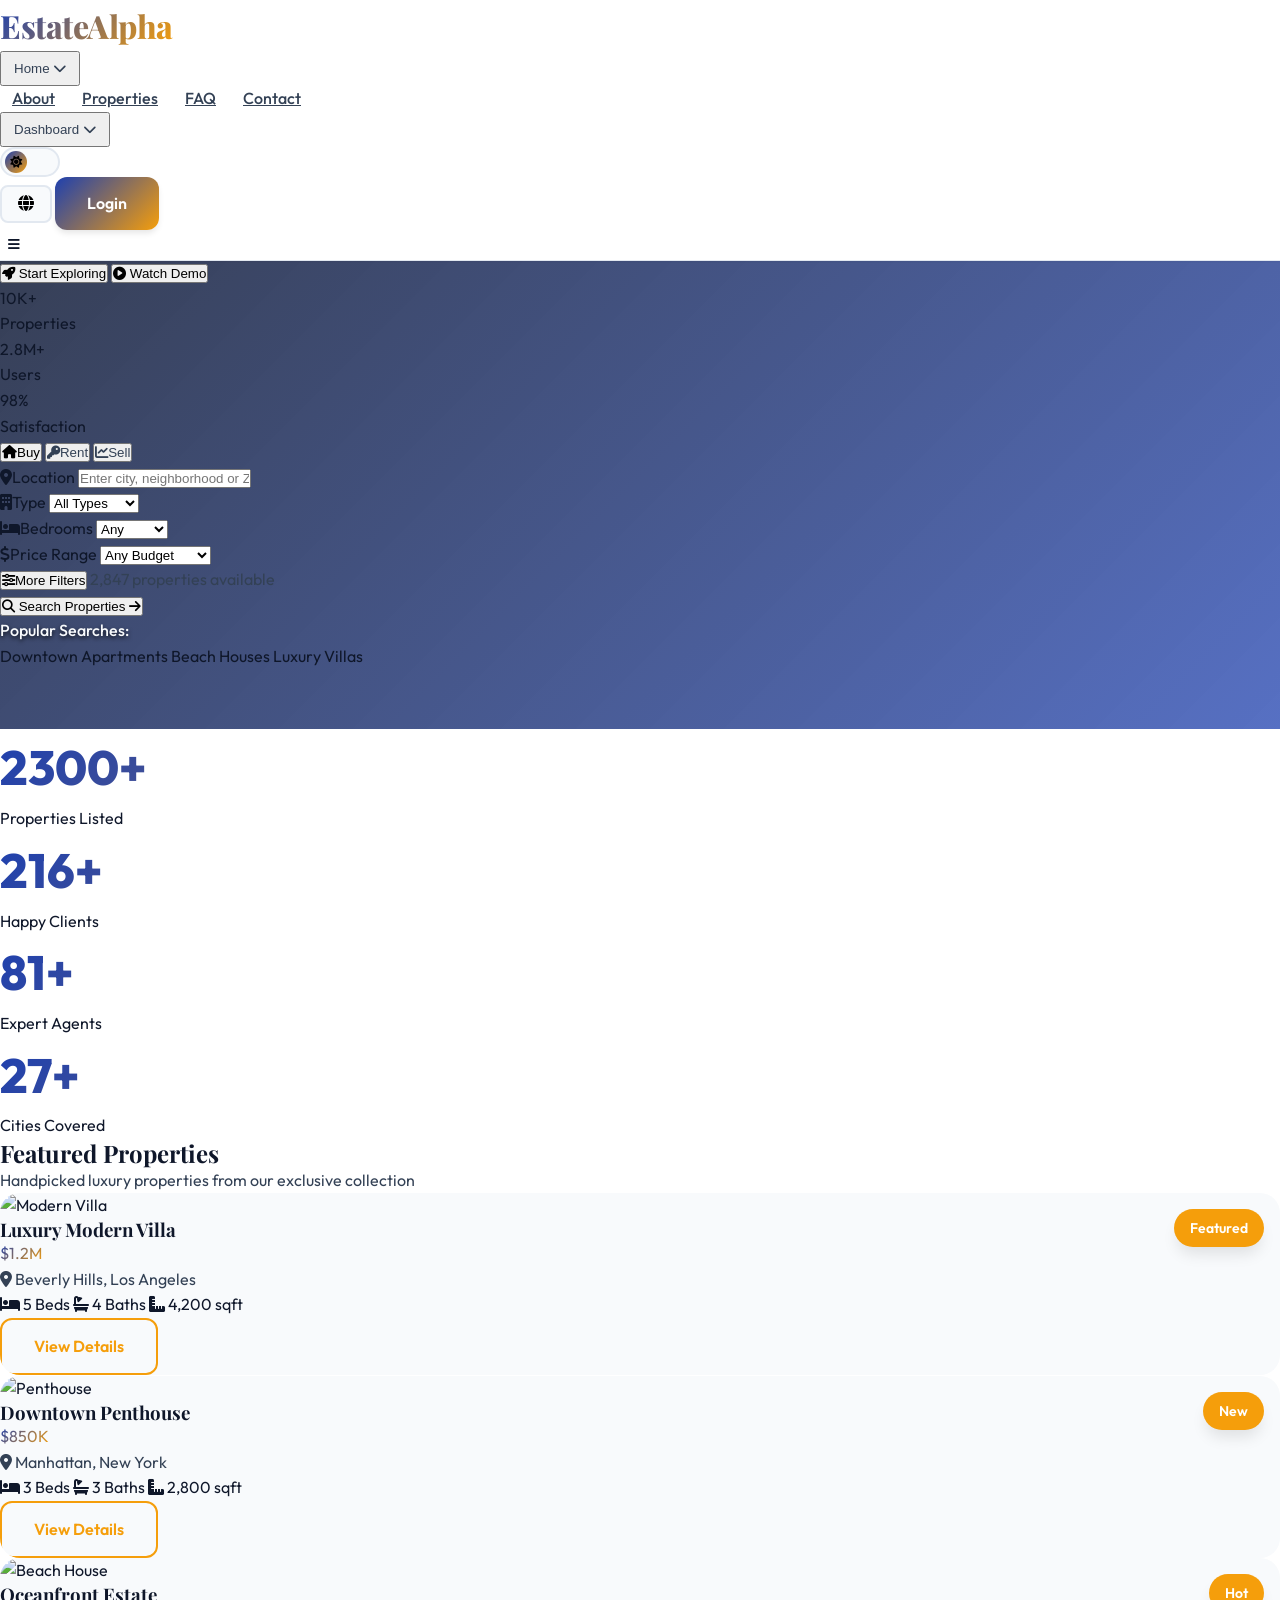
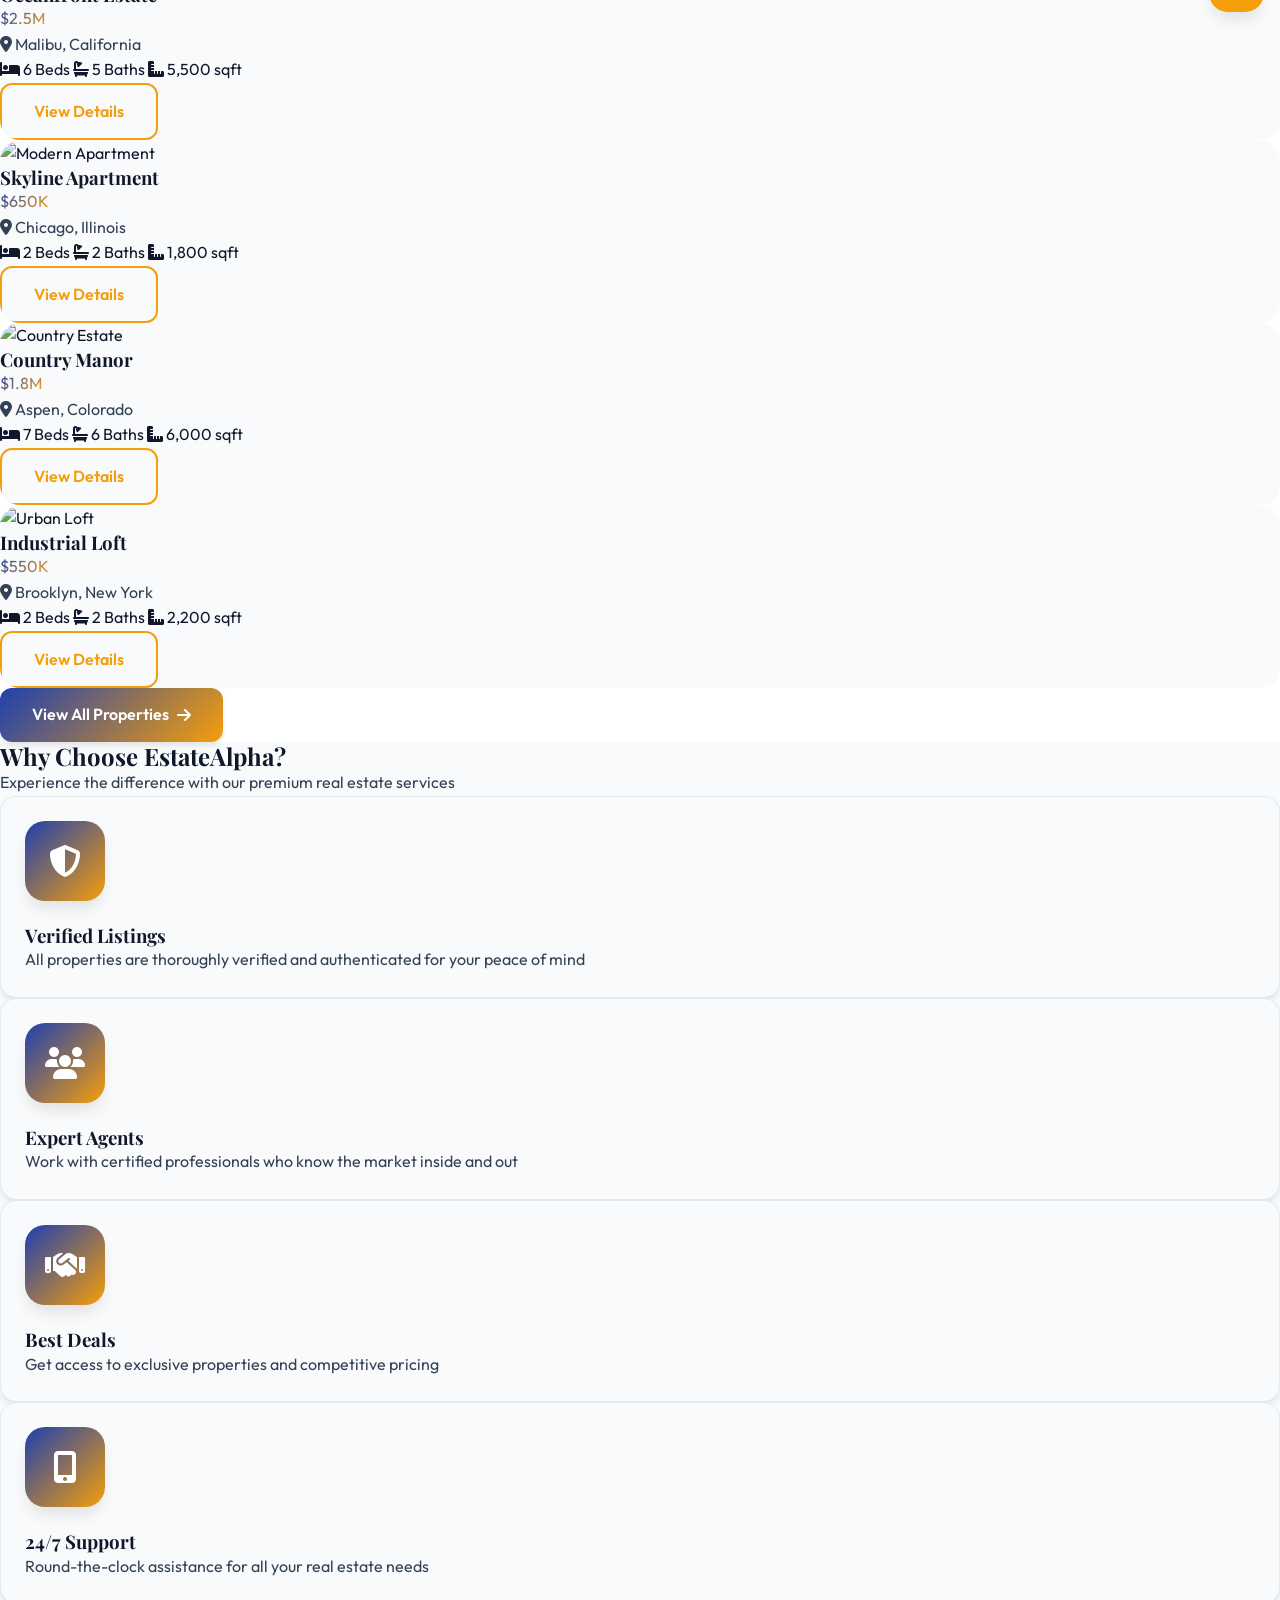
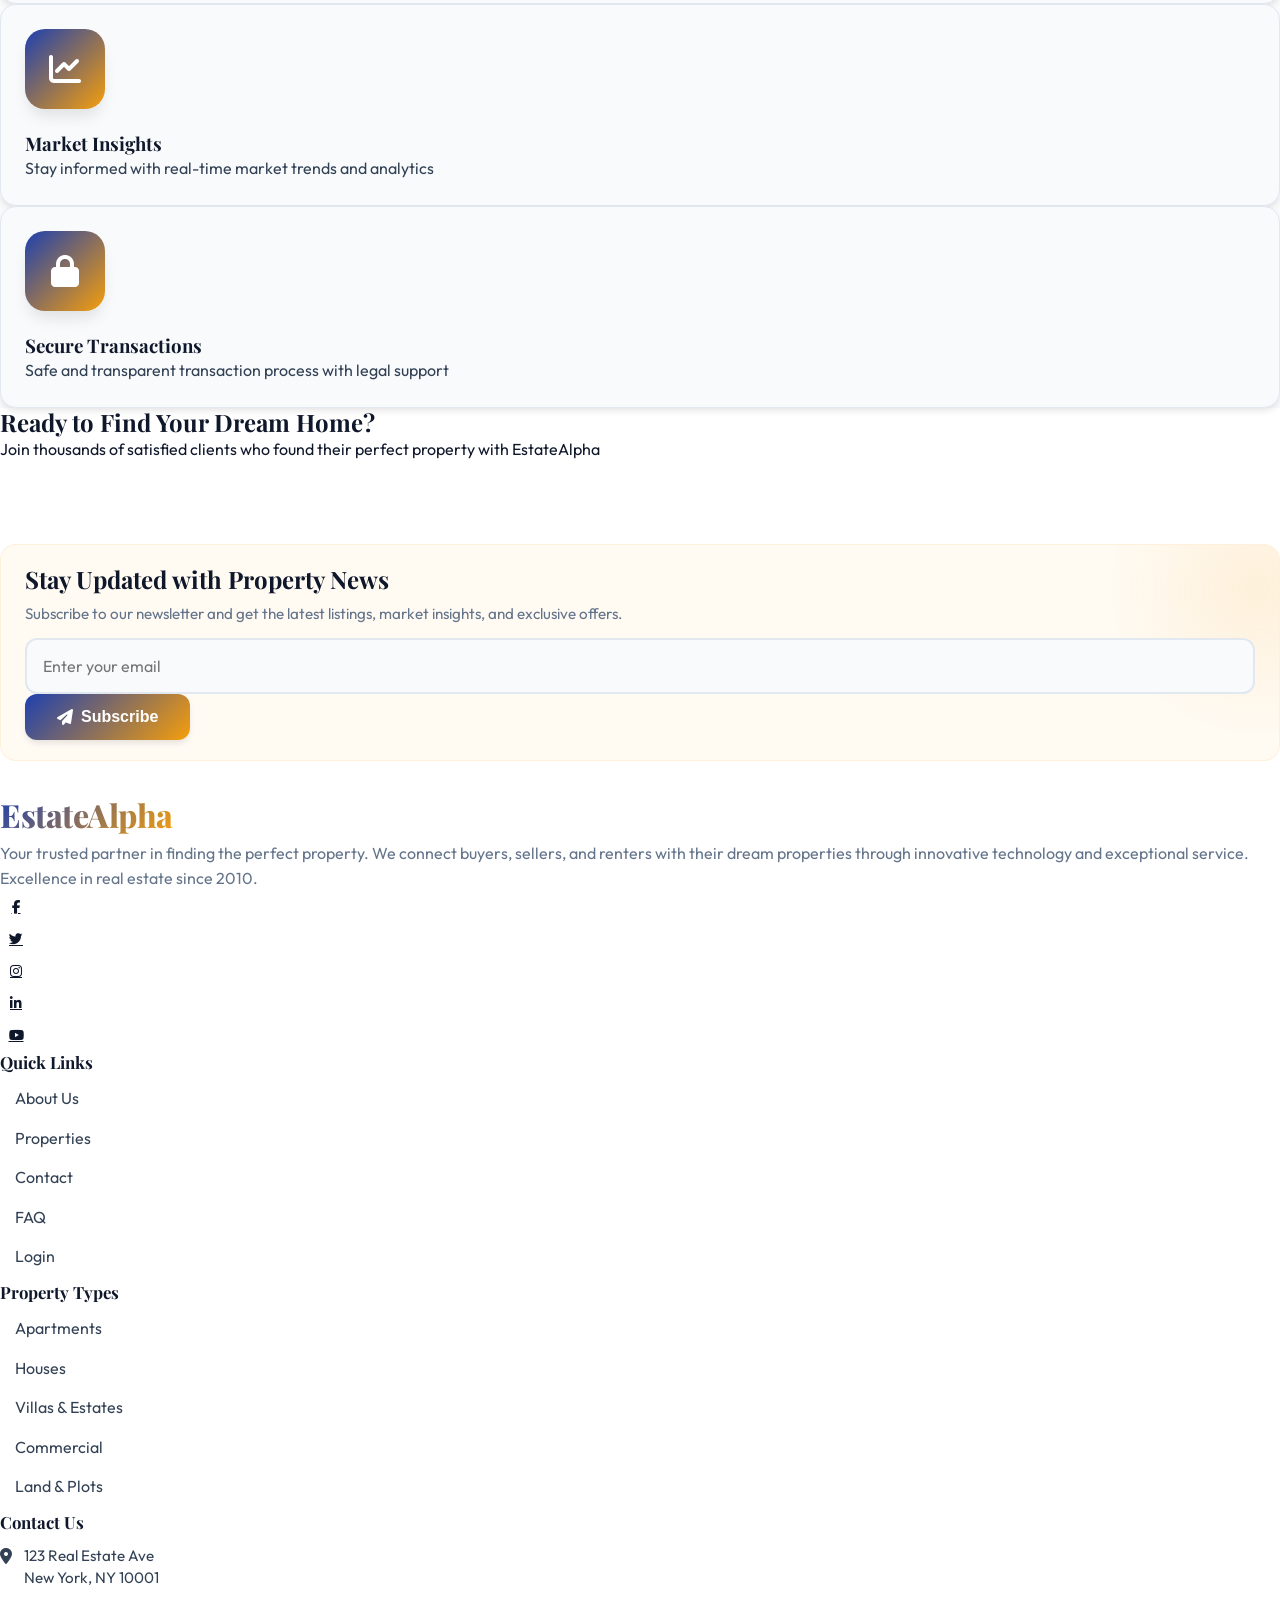
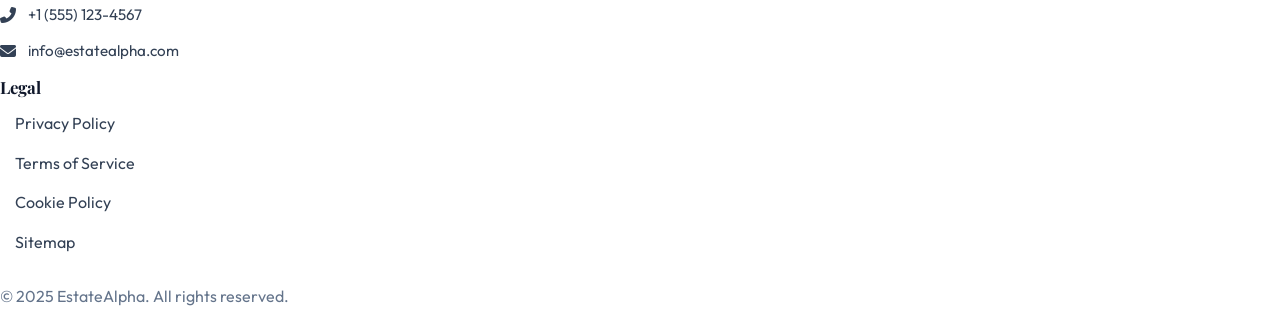
==== commit ddde1503: "Fix: Global theme toggle functionality and script cleanup" ====
--- a/index.html
+++ b/index.html
@@ -787,11 +787,6 @@
       once: true,
       offset: 100
     });
-
-
-
-    // Theme toggle for mobile
-    document.getElementById('themeToggleMobile')?.addEventListener('click', toggleTheme);
   </script>
 </body>
 
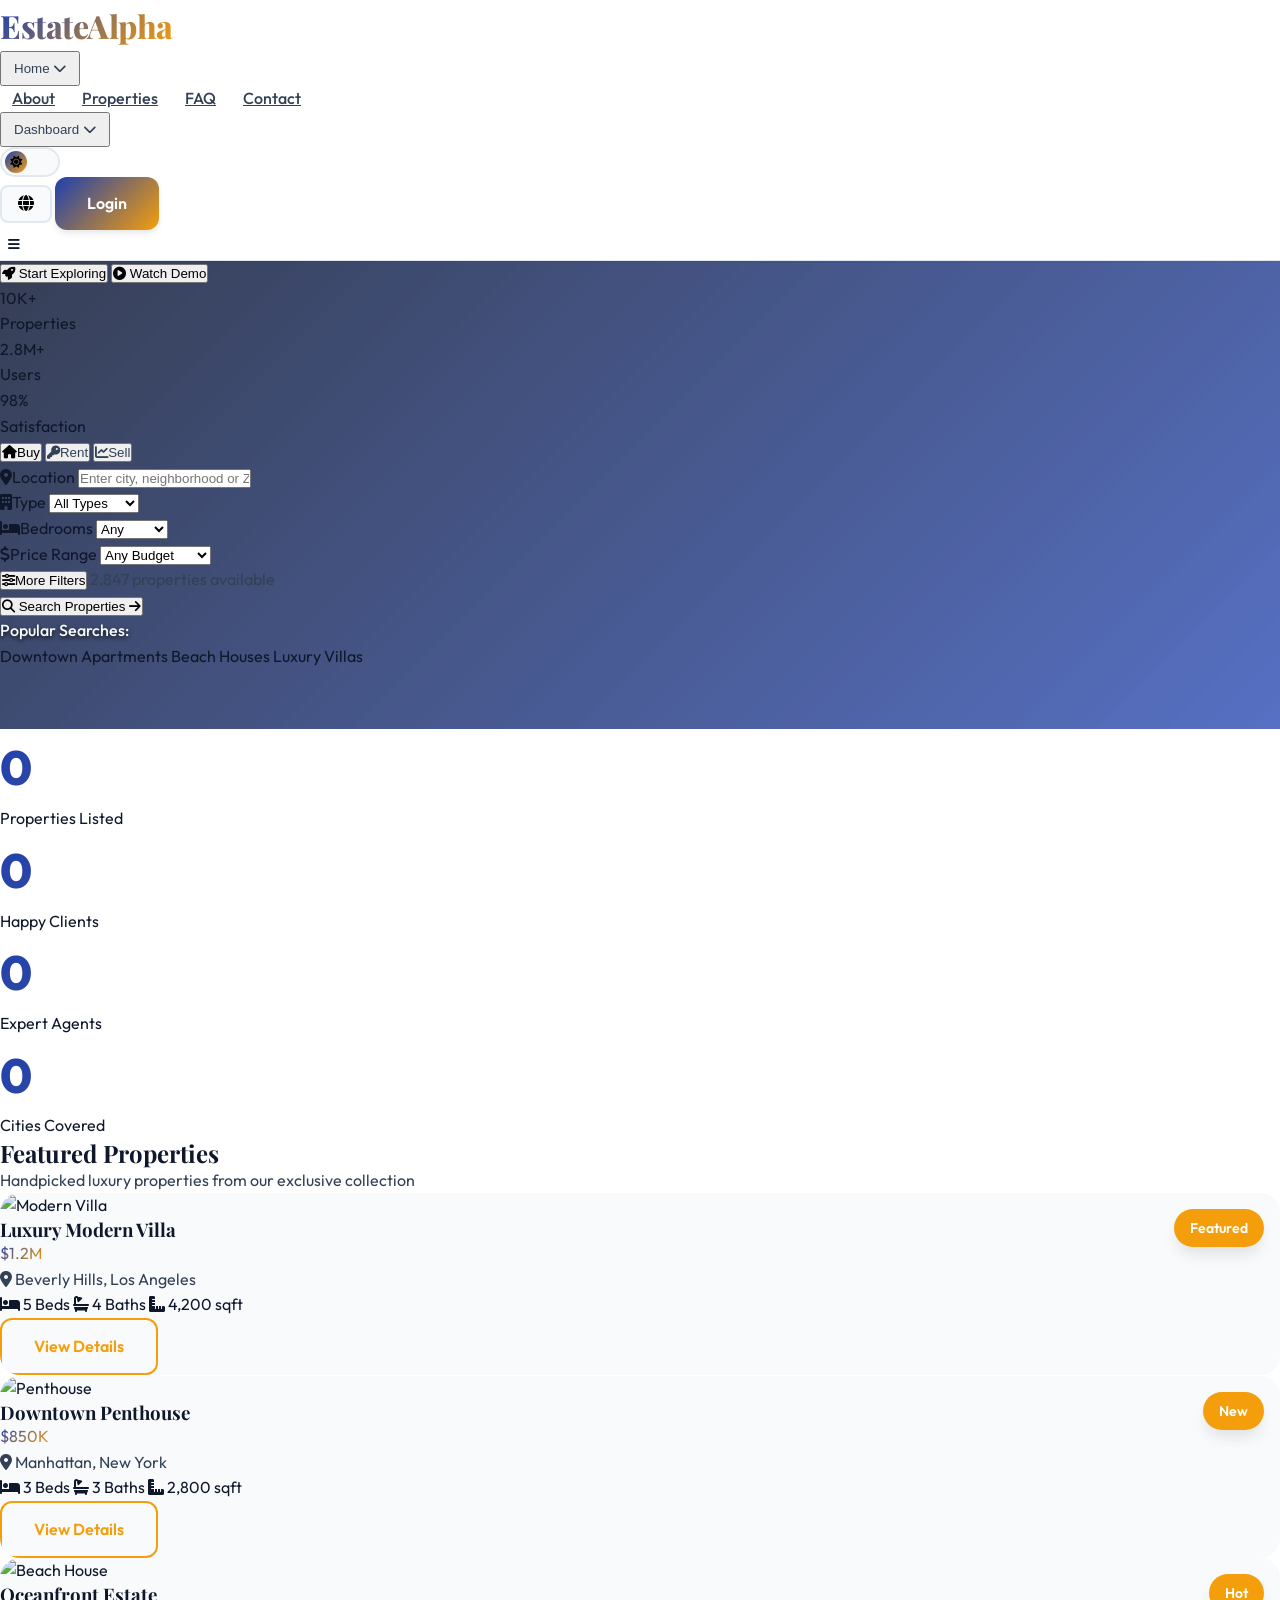
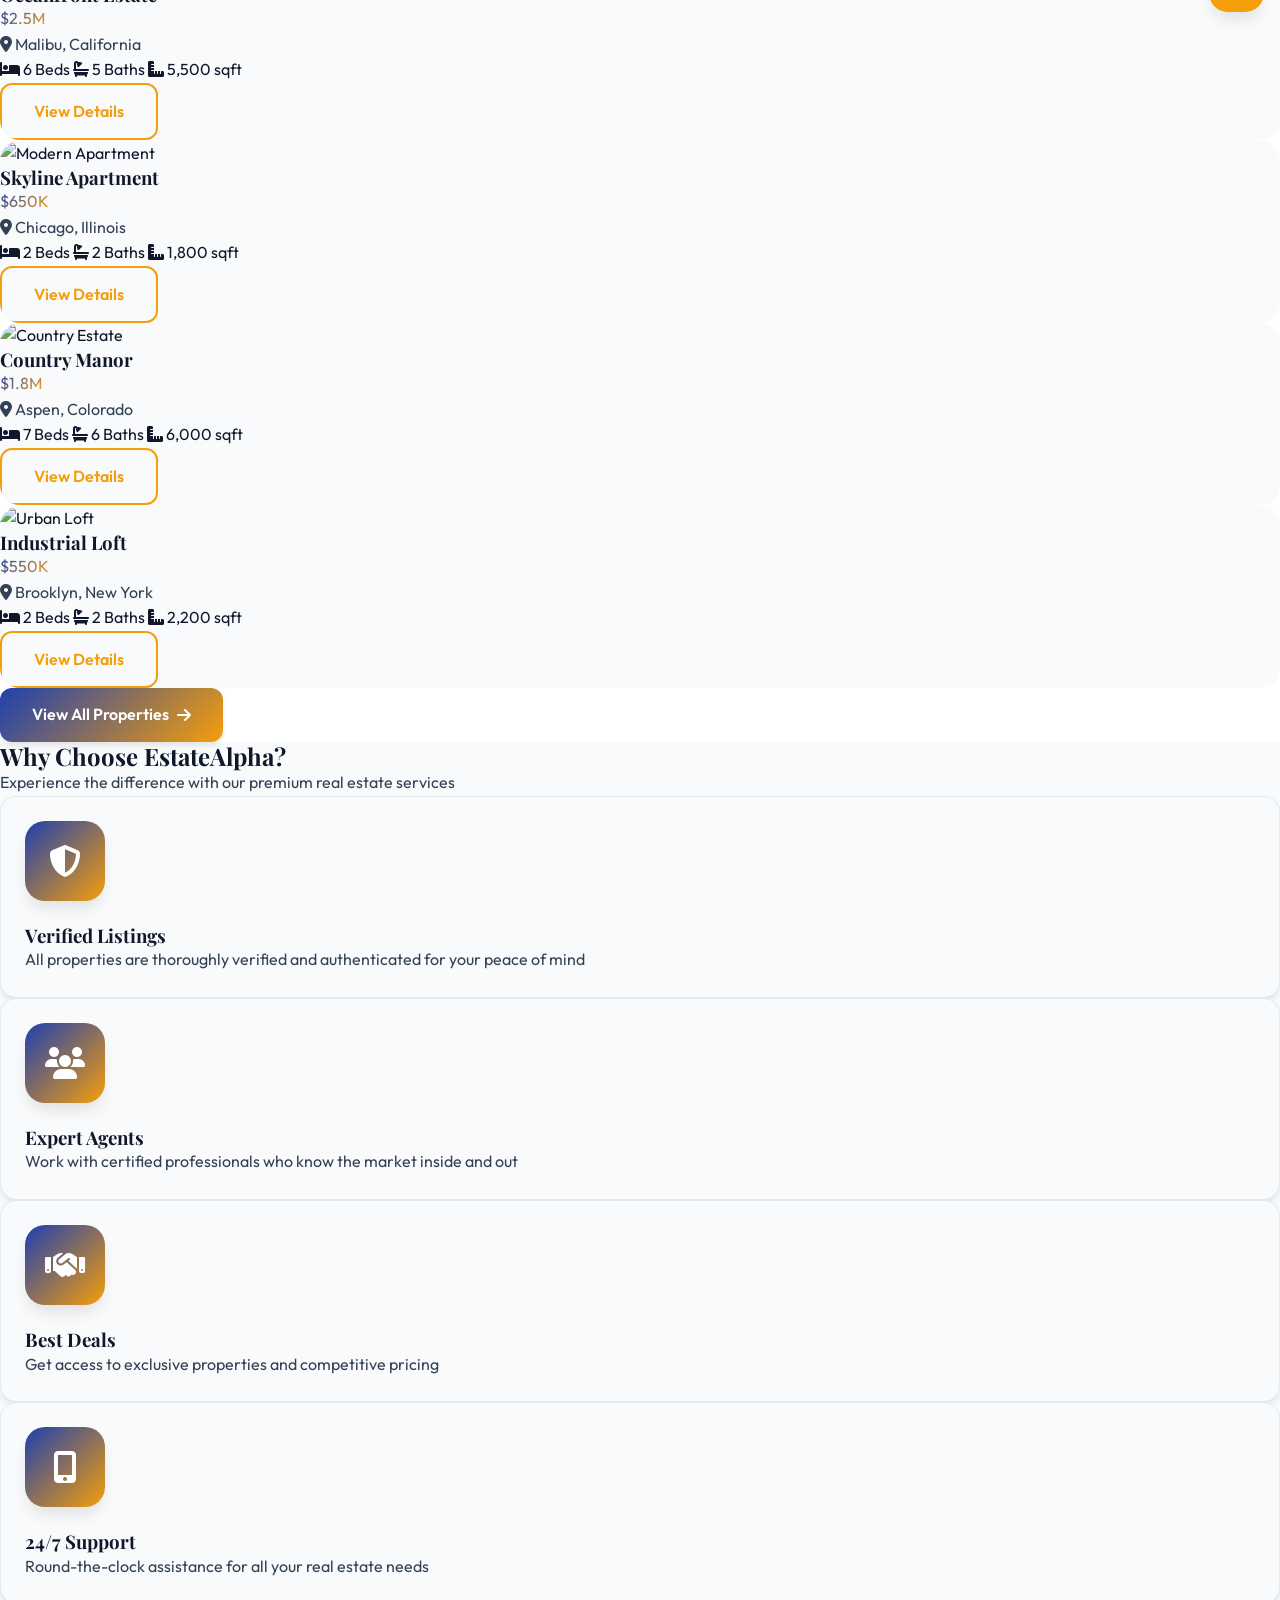
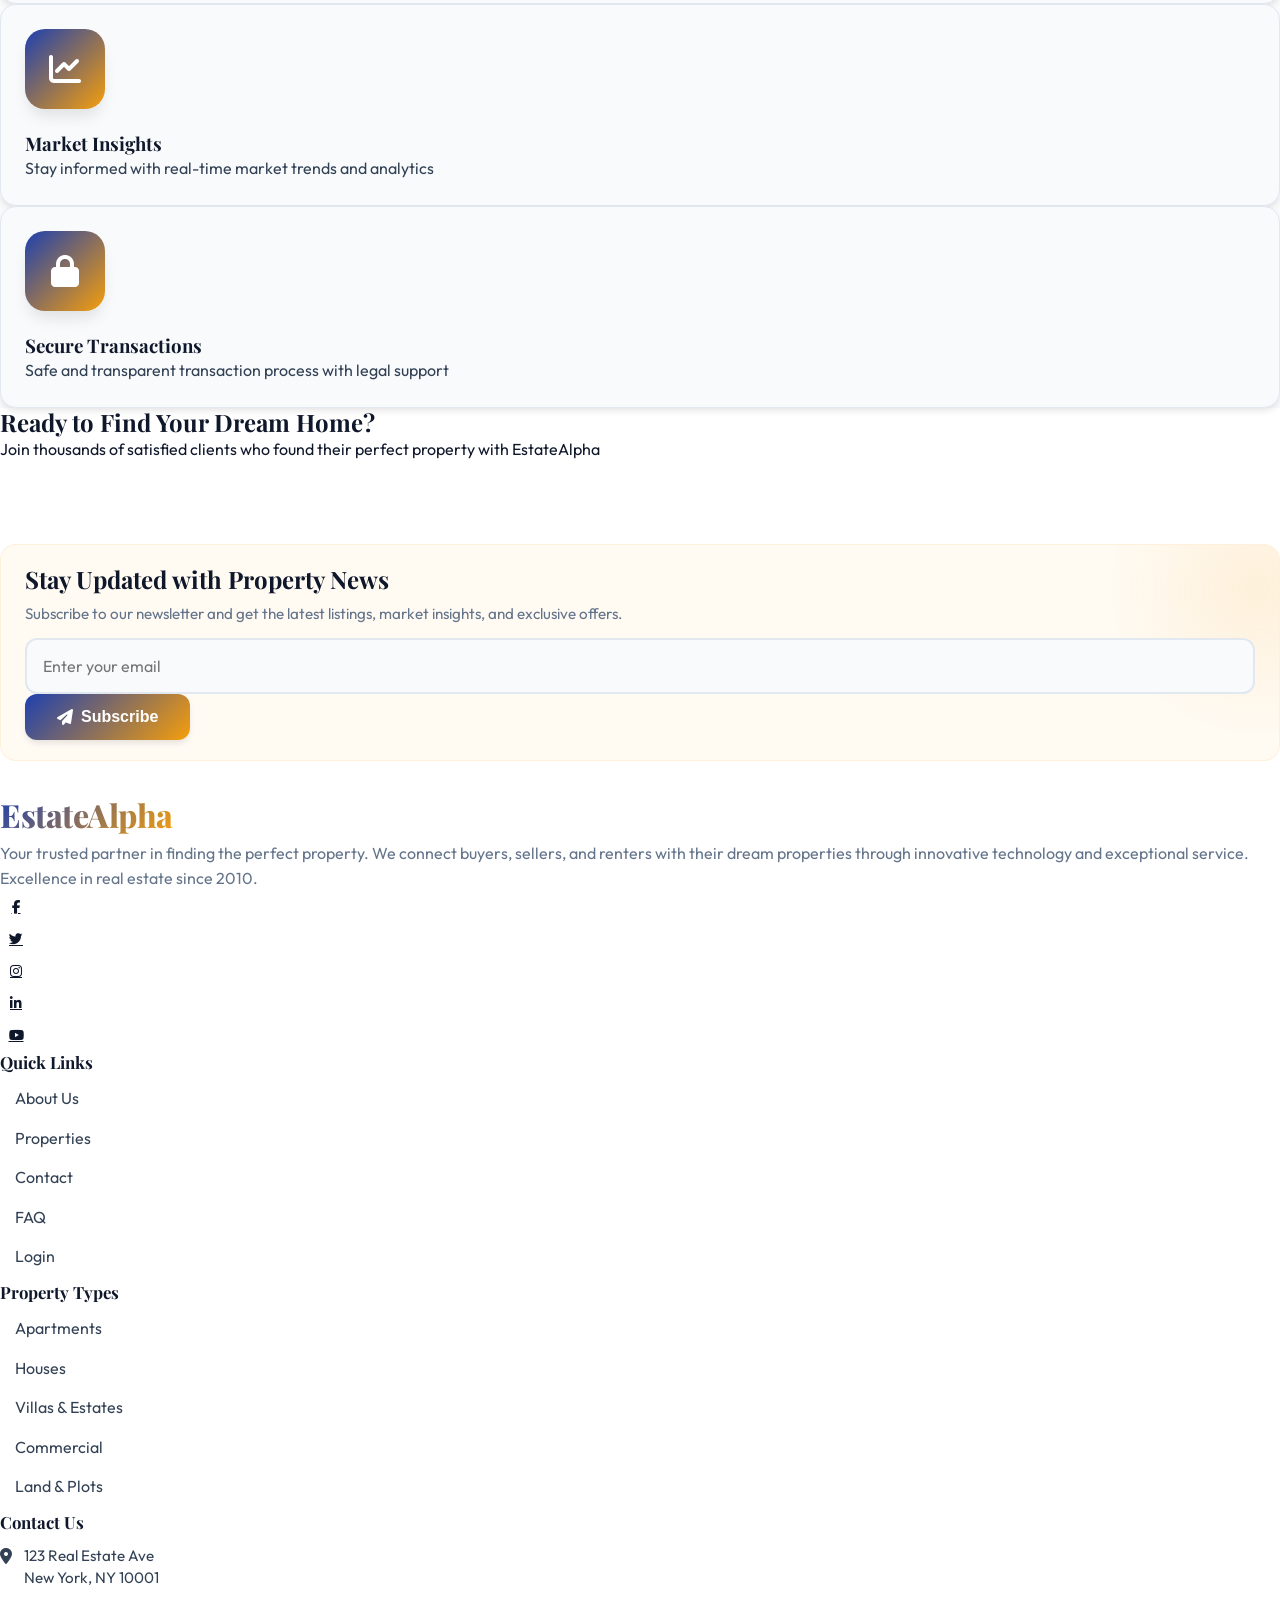
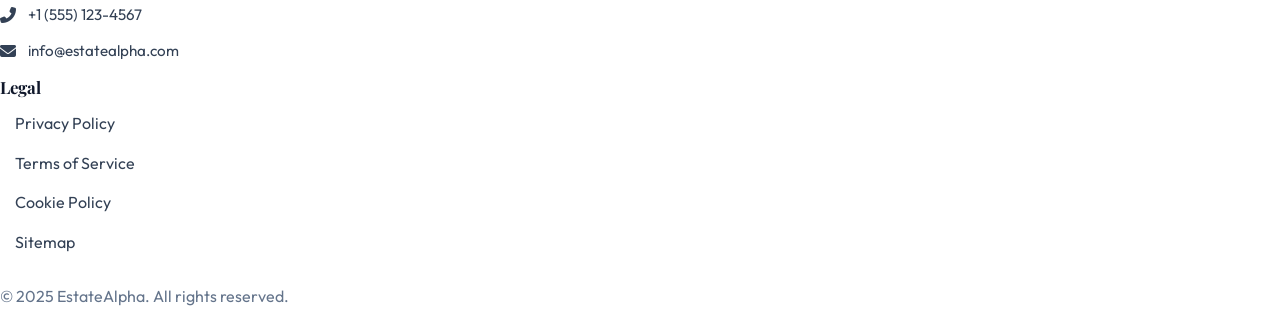
==== commit fda1225c: "Fix: Corrected syntax error in main.js and applied cache busting" ====
--- a/index.html
+++ b/index.html
@@ -778,7 +778,7 @@
 
   <!-- Scripts -->
   <script src="https://unpkg.com/aos@2.3.1/dist/aos.js"></script>
-  <script src="js/main.js"></script>
+  <script src="js/main.js?v=2.2"></script>
   <script src="js/rtl-toggle.js"></script>
   <script>
     // Initialize AOS
@@ -790,4 +790,4 @@
   </script>
 </body>
 
-</html>+</html>
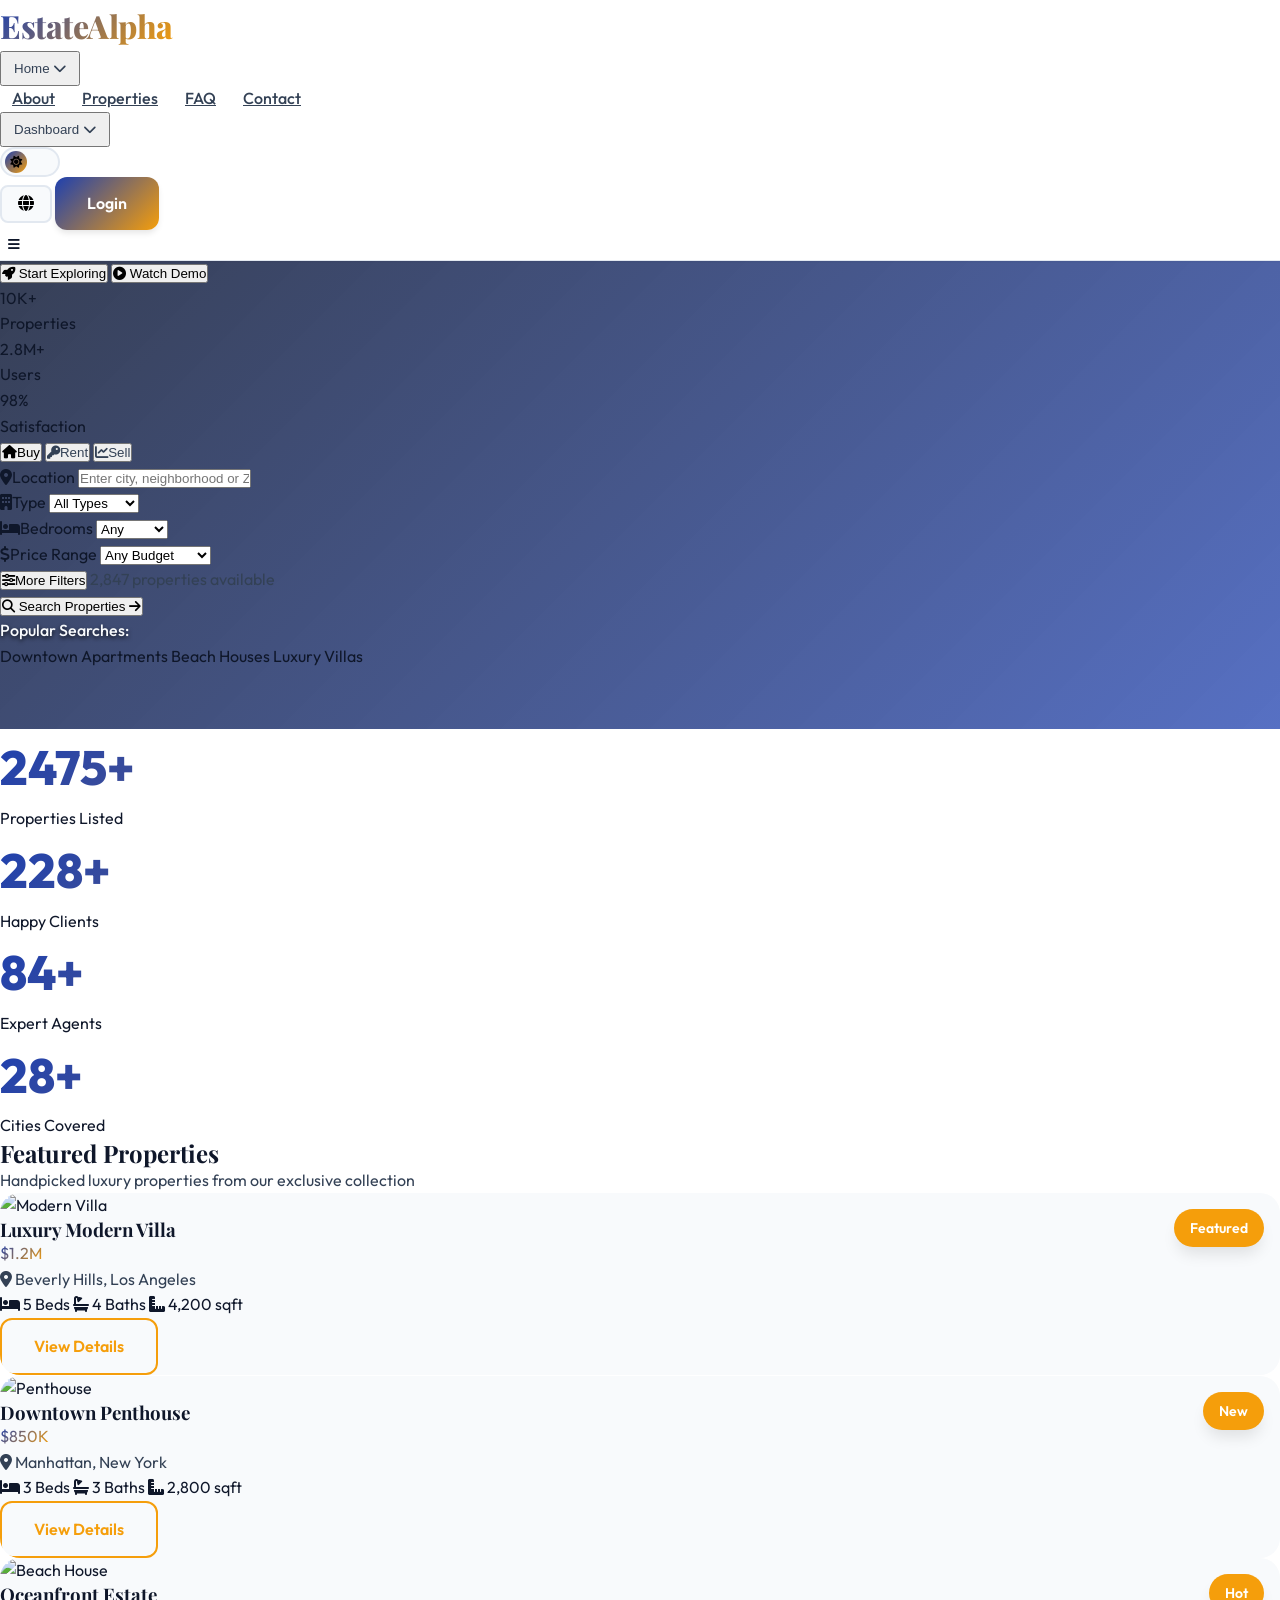
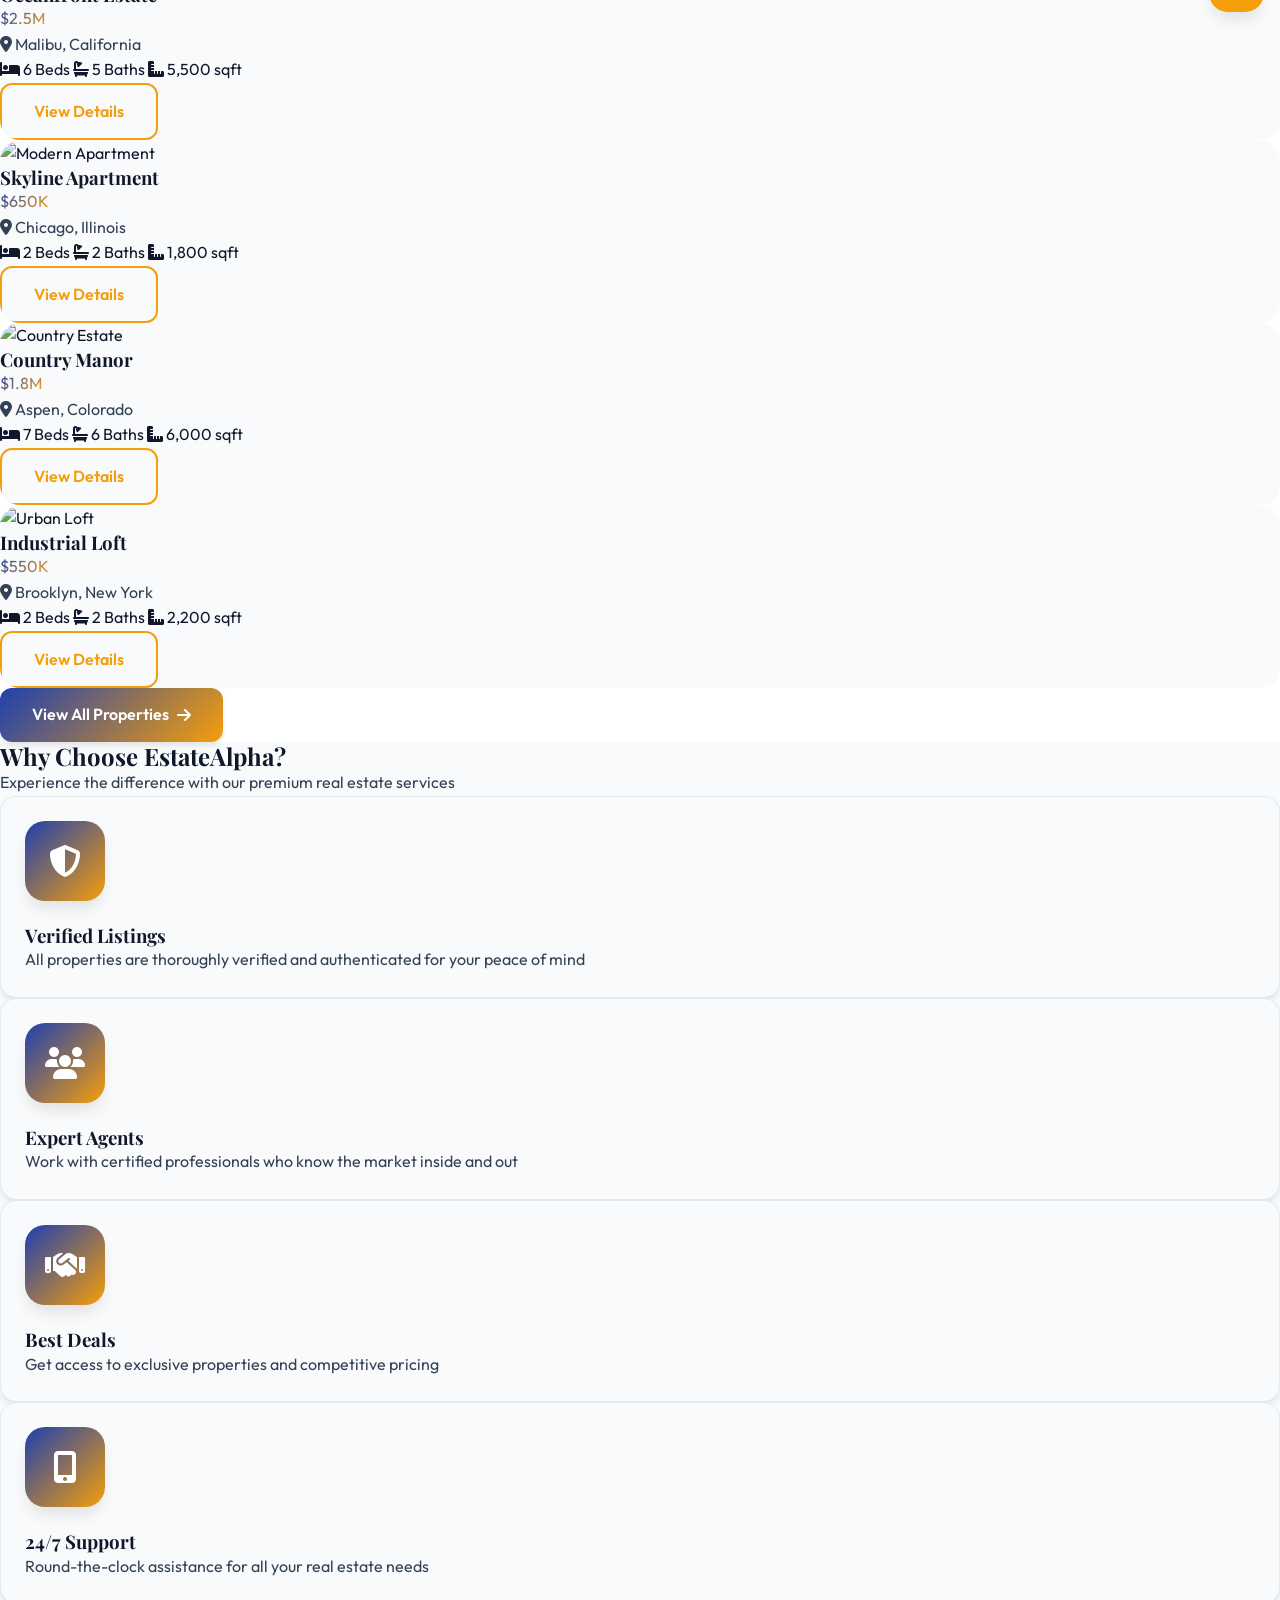
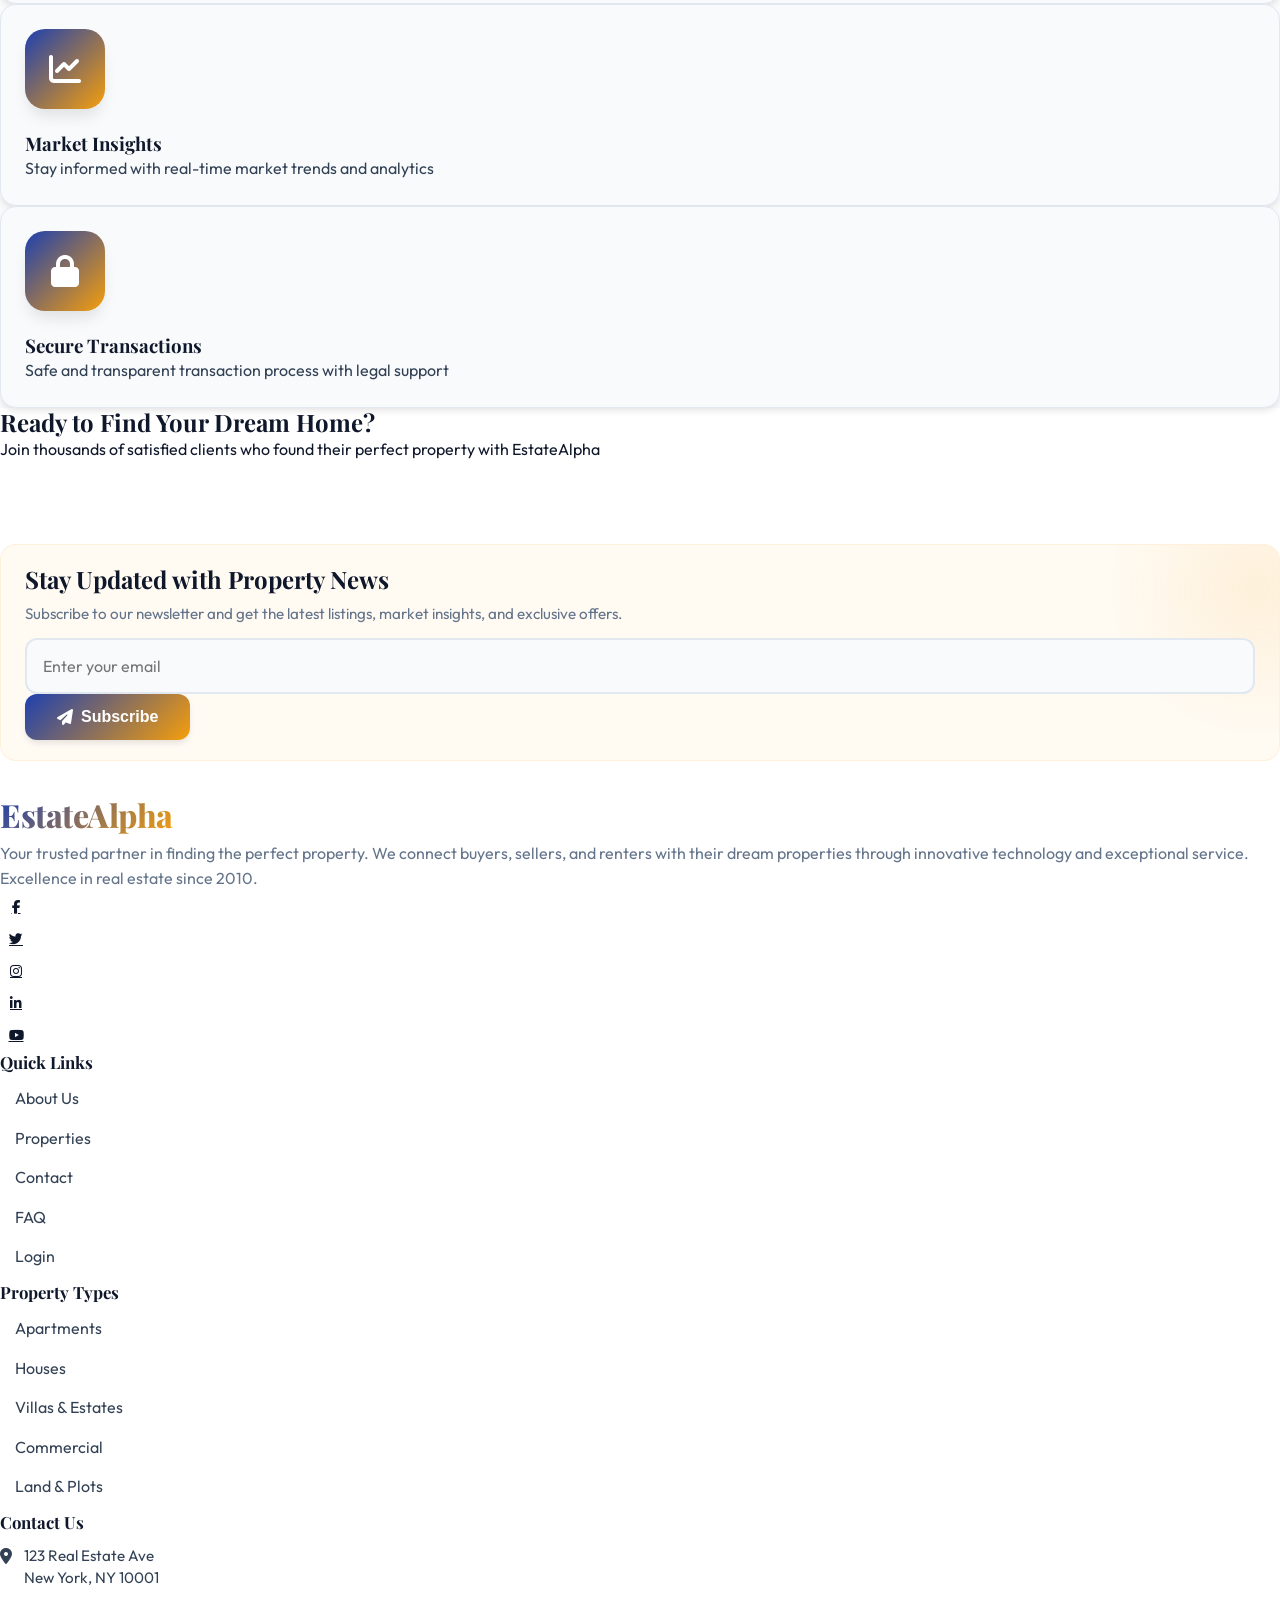
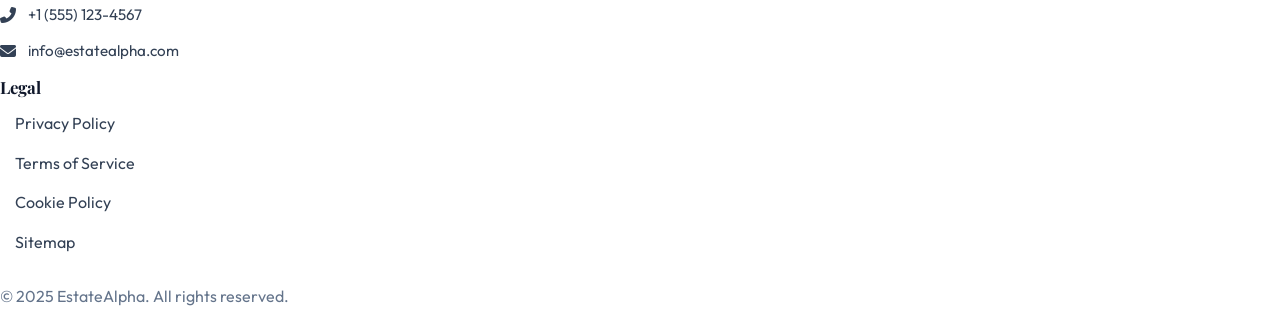
==== commit 29341f57: "Fix: Resolved mobile menu selector logic to support both ID and Class" ====
--- a/index.html
+++ b/index.html
@@ -778,7 +778,7 @@
 
   <!-- Scripts -->
   <script src="https://unpkg.com/aos@2.3.1/dist/aos.js"></script>
-  <script src="js/main.js?v=2.2"></script>
+  <script src="js/main.js?v=2.3"></script>
   <script src="js/rtl-toggle.js"></script>
   <script>
     // Initialize AOS
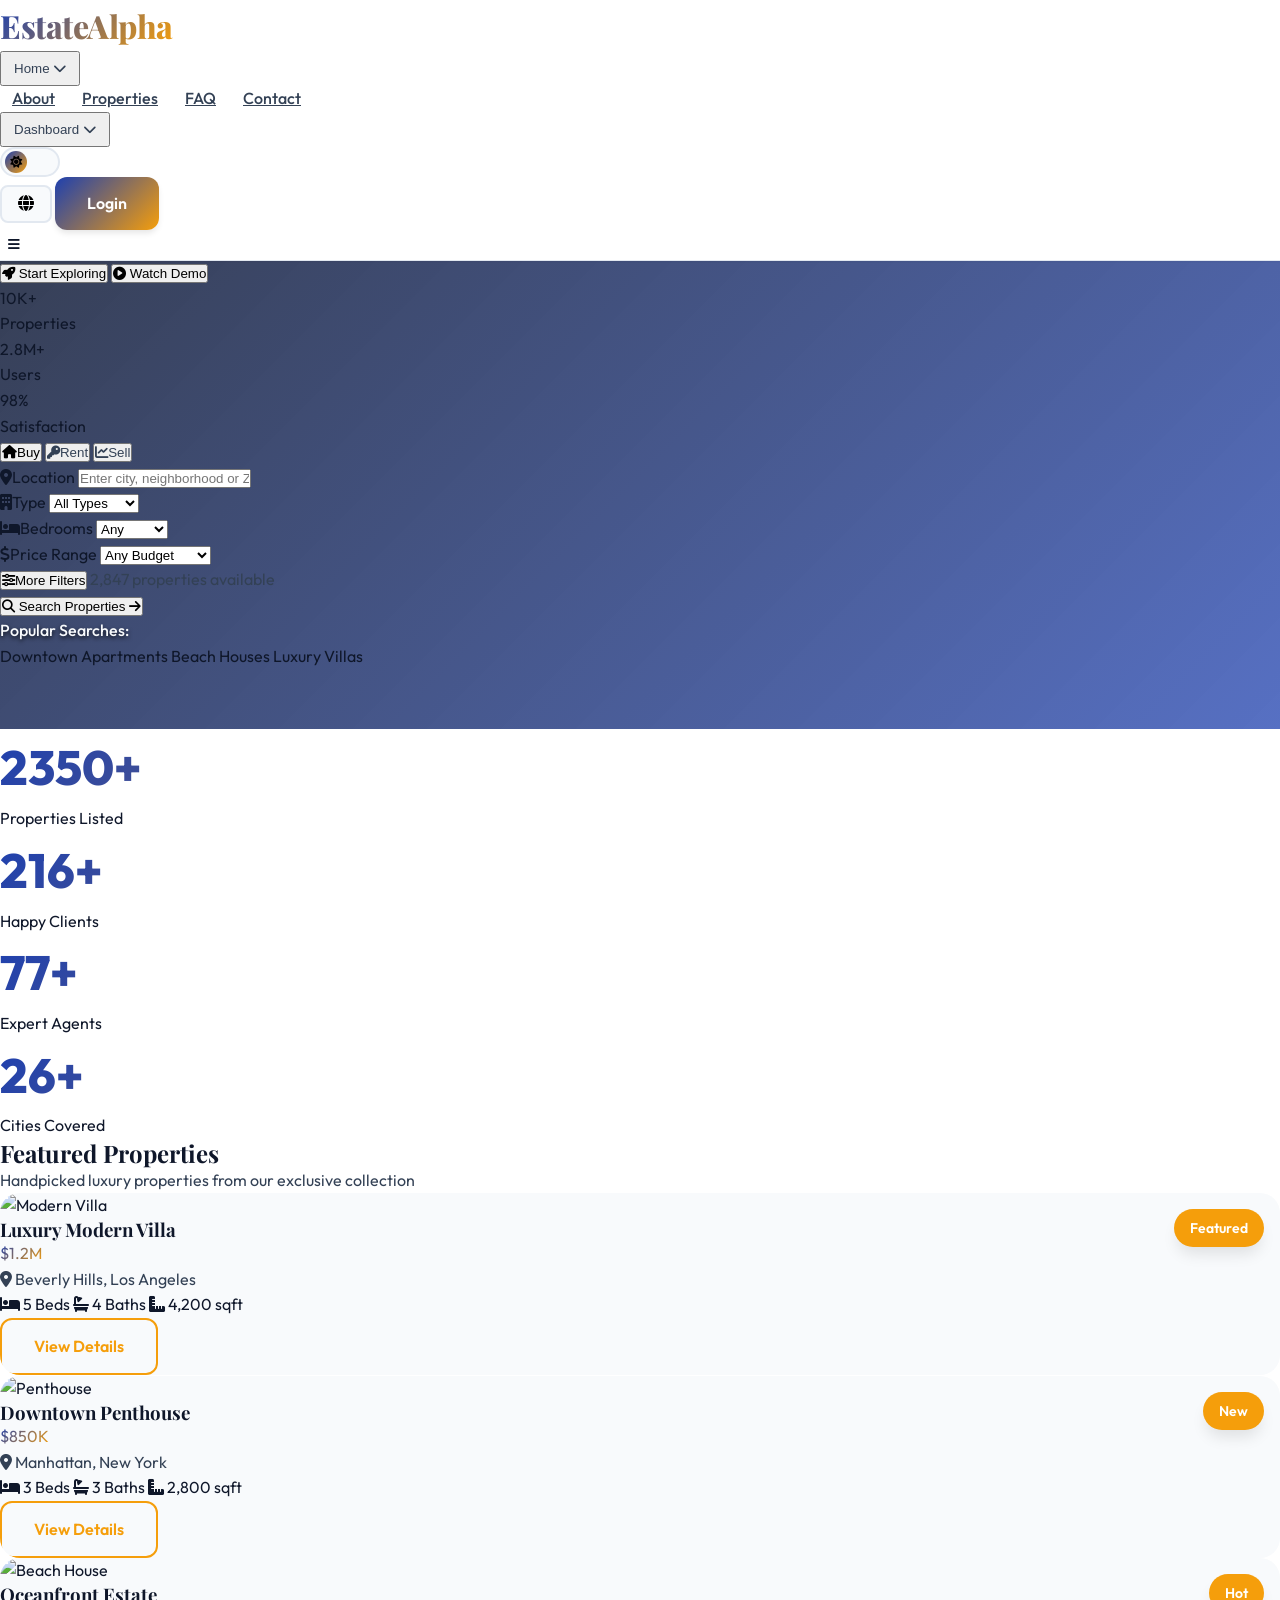
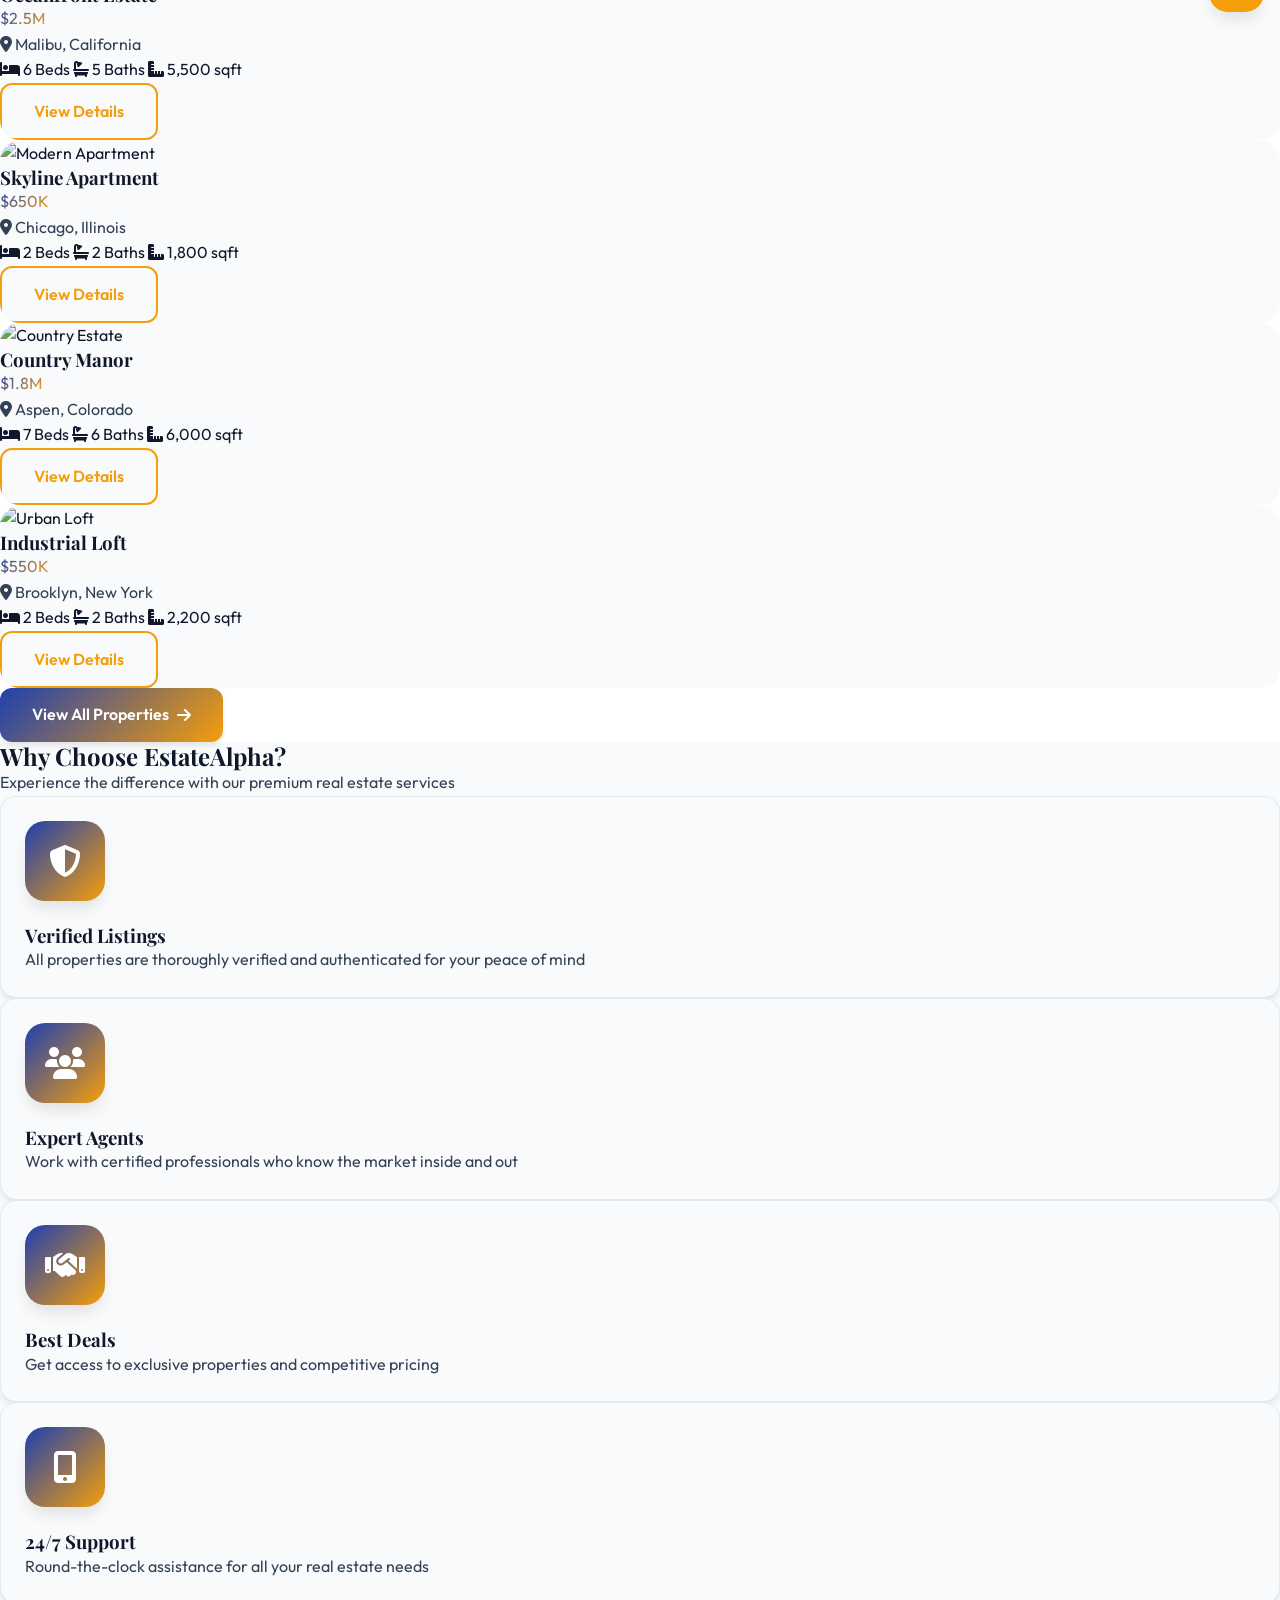
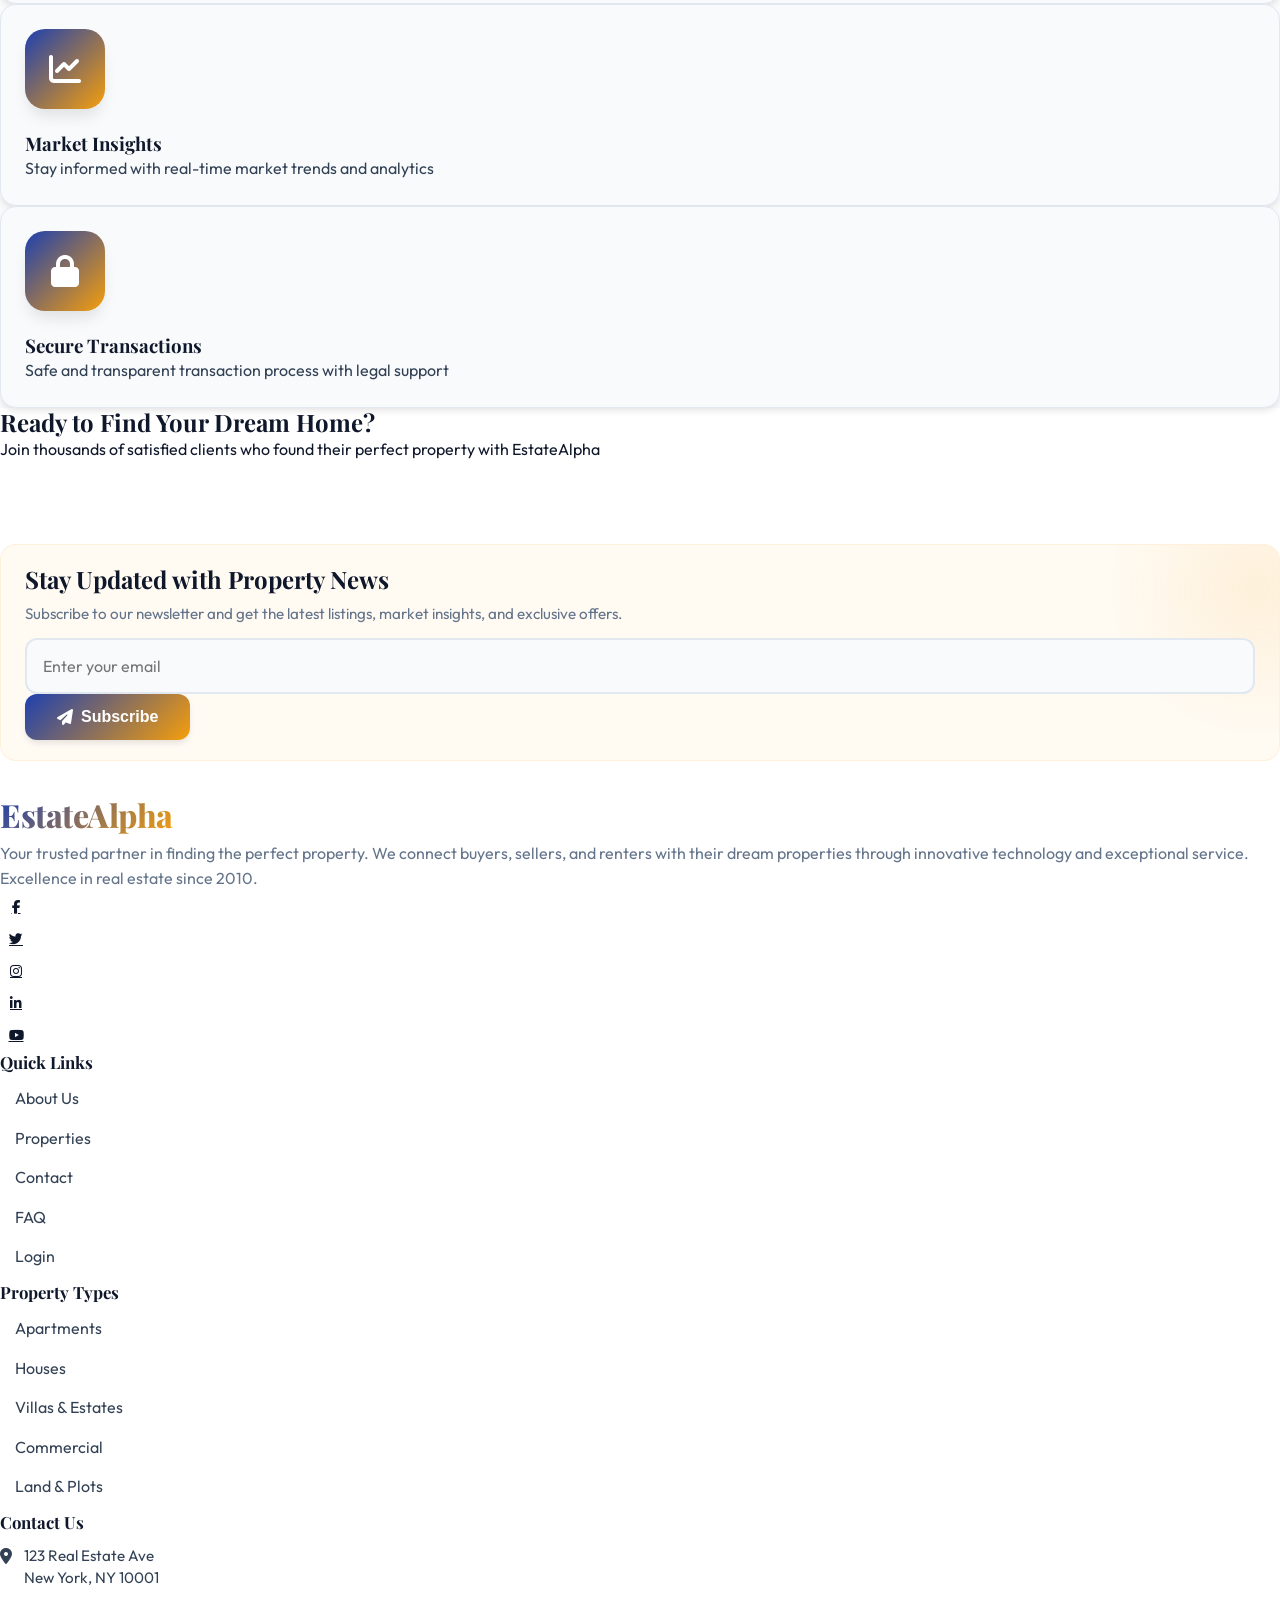
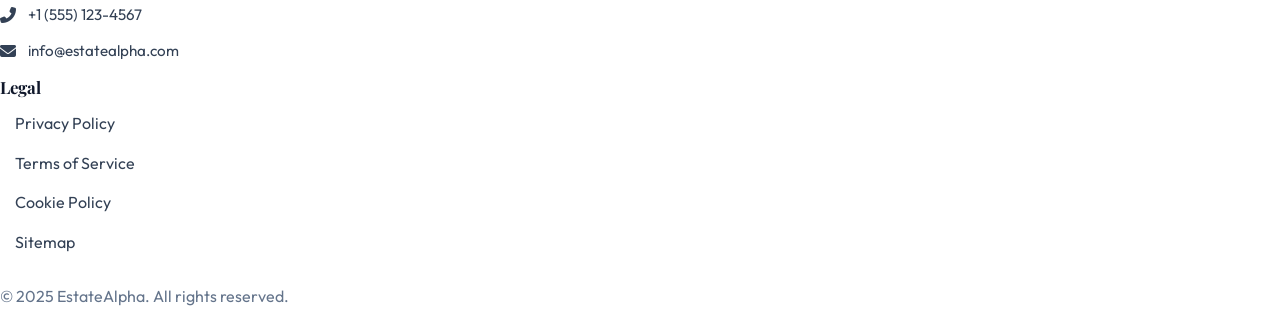
==== commit 8a0c8327: "Fix UI visibility issues: About page contrast, ROI calculator colors, and Dashboard toggles" ====
--- a/index.html
+++ b/index.html
@@ -40,8 +40,8 @@
               Home <i class="fas fa-chevron-down text-xs"></i>
             </button>
             <div class="dropdown-menu">
-              <a href="index.html">Modern View</a>
-              <a href="index2.html">Classic View</a>
+              <a href="index.html">Home 1</a>
+              <a href="index2.html">Home 2</a>
             </div>
           </div>
 
@@ -87,8 +87,8 @@
     <!-- Mobile Menu -->
     <div id="mobileMenu" class="mobile-menu lg:hidden" style="position: fixed; display: block;">
       <div class="container mx-auto px-4 py-4">
-        <a href="index.html" class="block py-2 nav-link">Home - Modern</a>
-        <a href="index2.html" class="block py-2 nav-link">Home - Classic</a>
+        <a href="index.html" class="block py-2 nav-link">Home 1</a>
+        <a href="index2.html" class="block py-2 nav-link">Home 2</a>
         <a href="about.html" class="block py-2 nav-link">About</a>
         <a href="property-details.html" class="block py-2 nav-link">Properties</a>
         <a href="faq.html" class="block py-2 nav-link">FAQ</a>
@@ -790,4 +790,4 @@
   </script>
 </body>
 
-</html>
+</html>
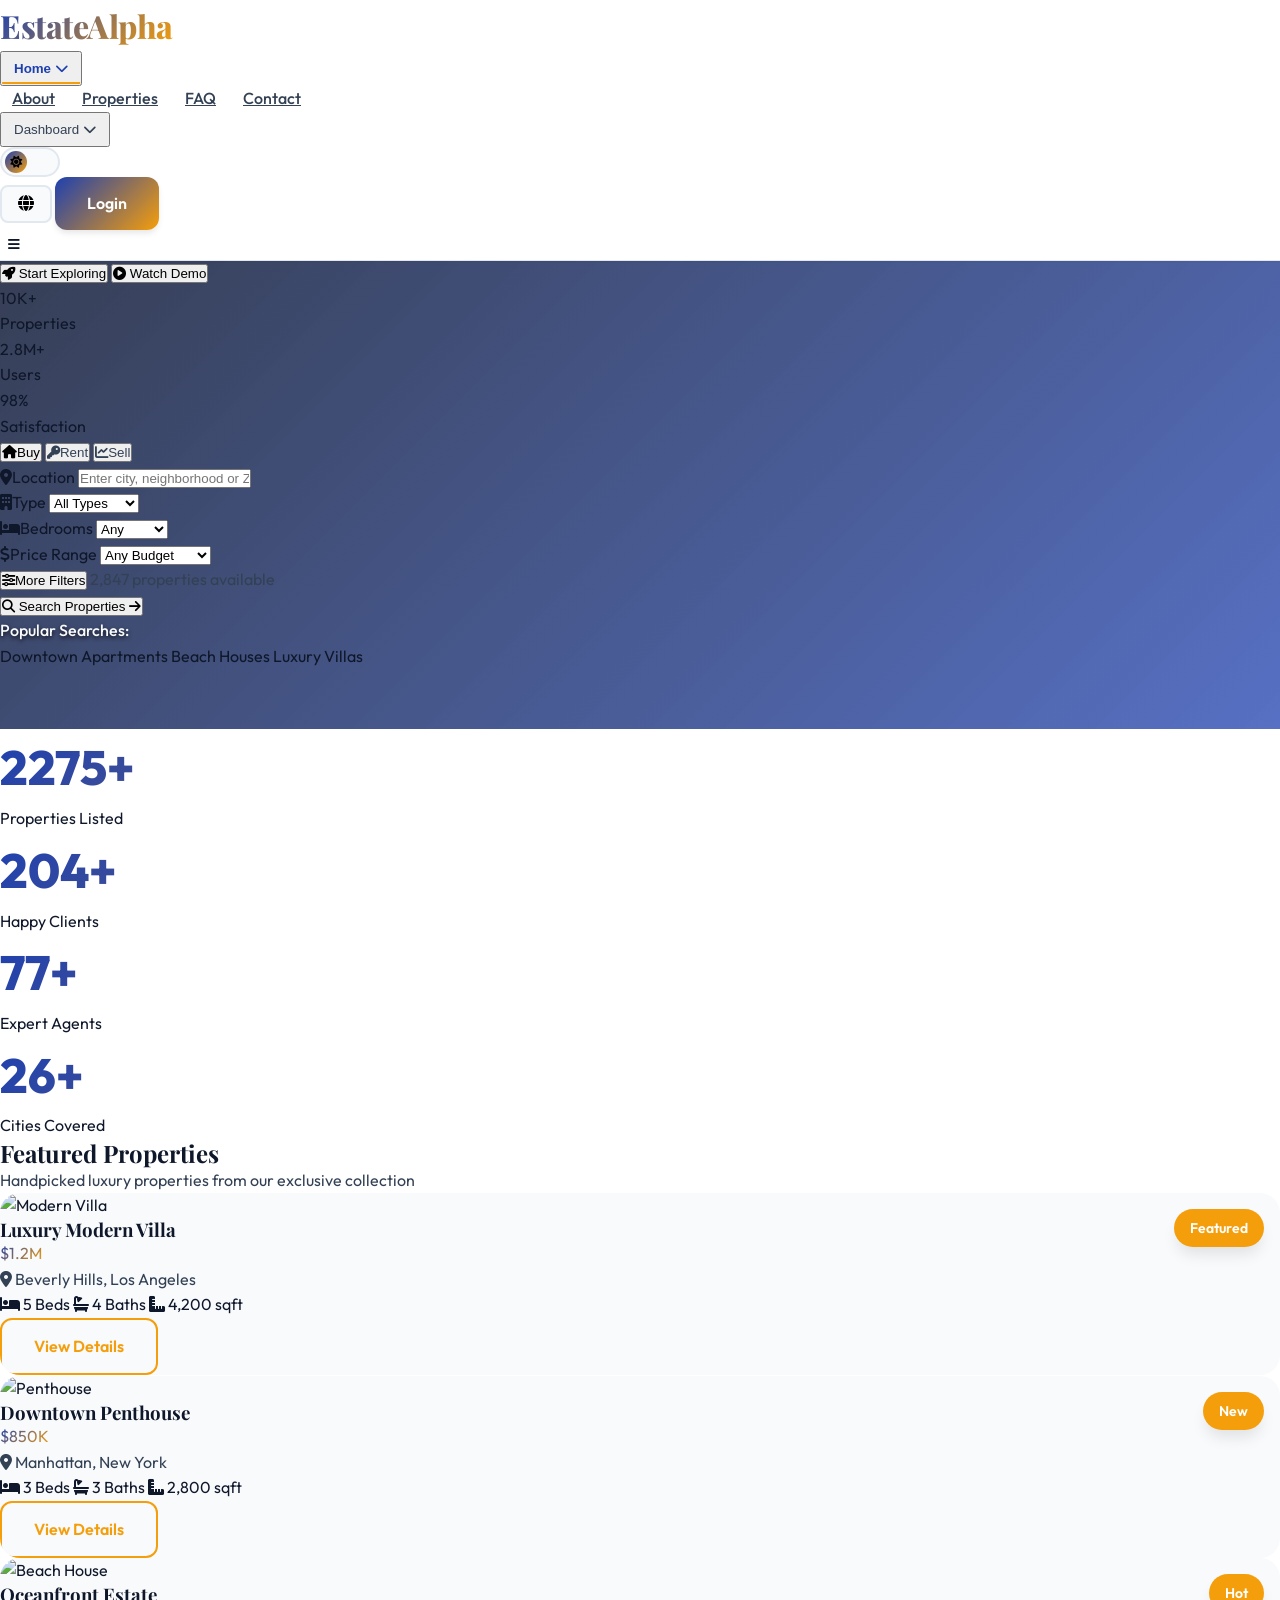
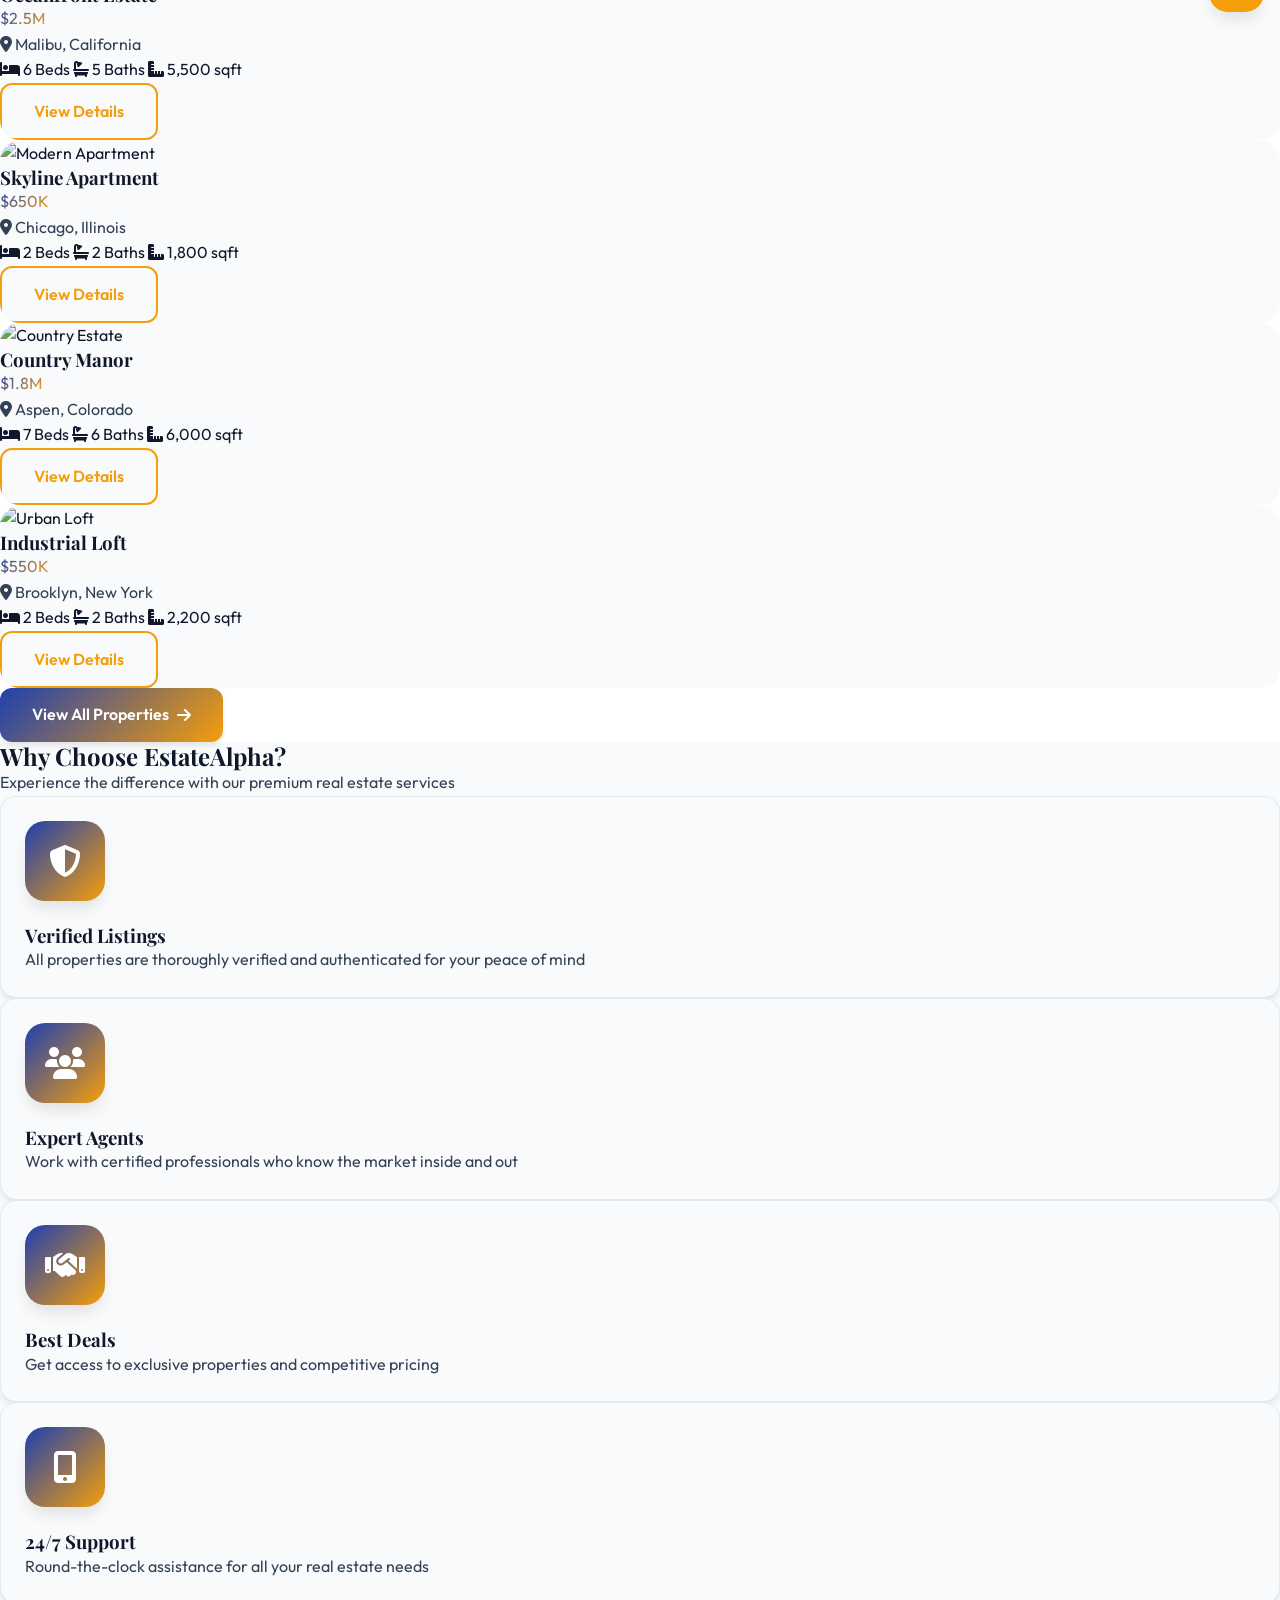
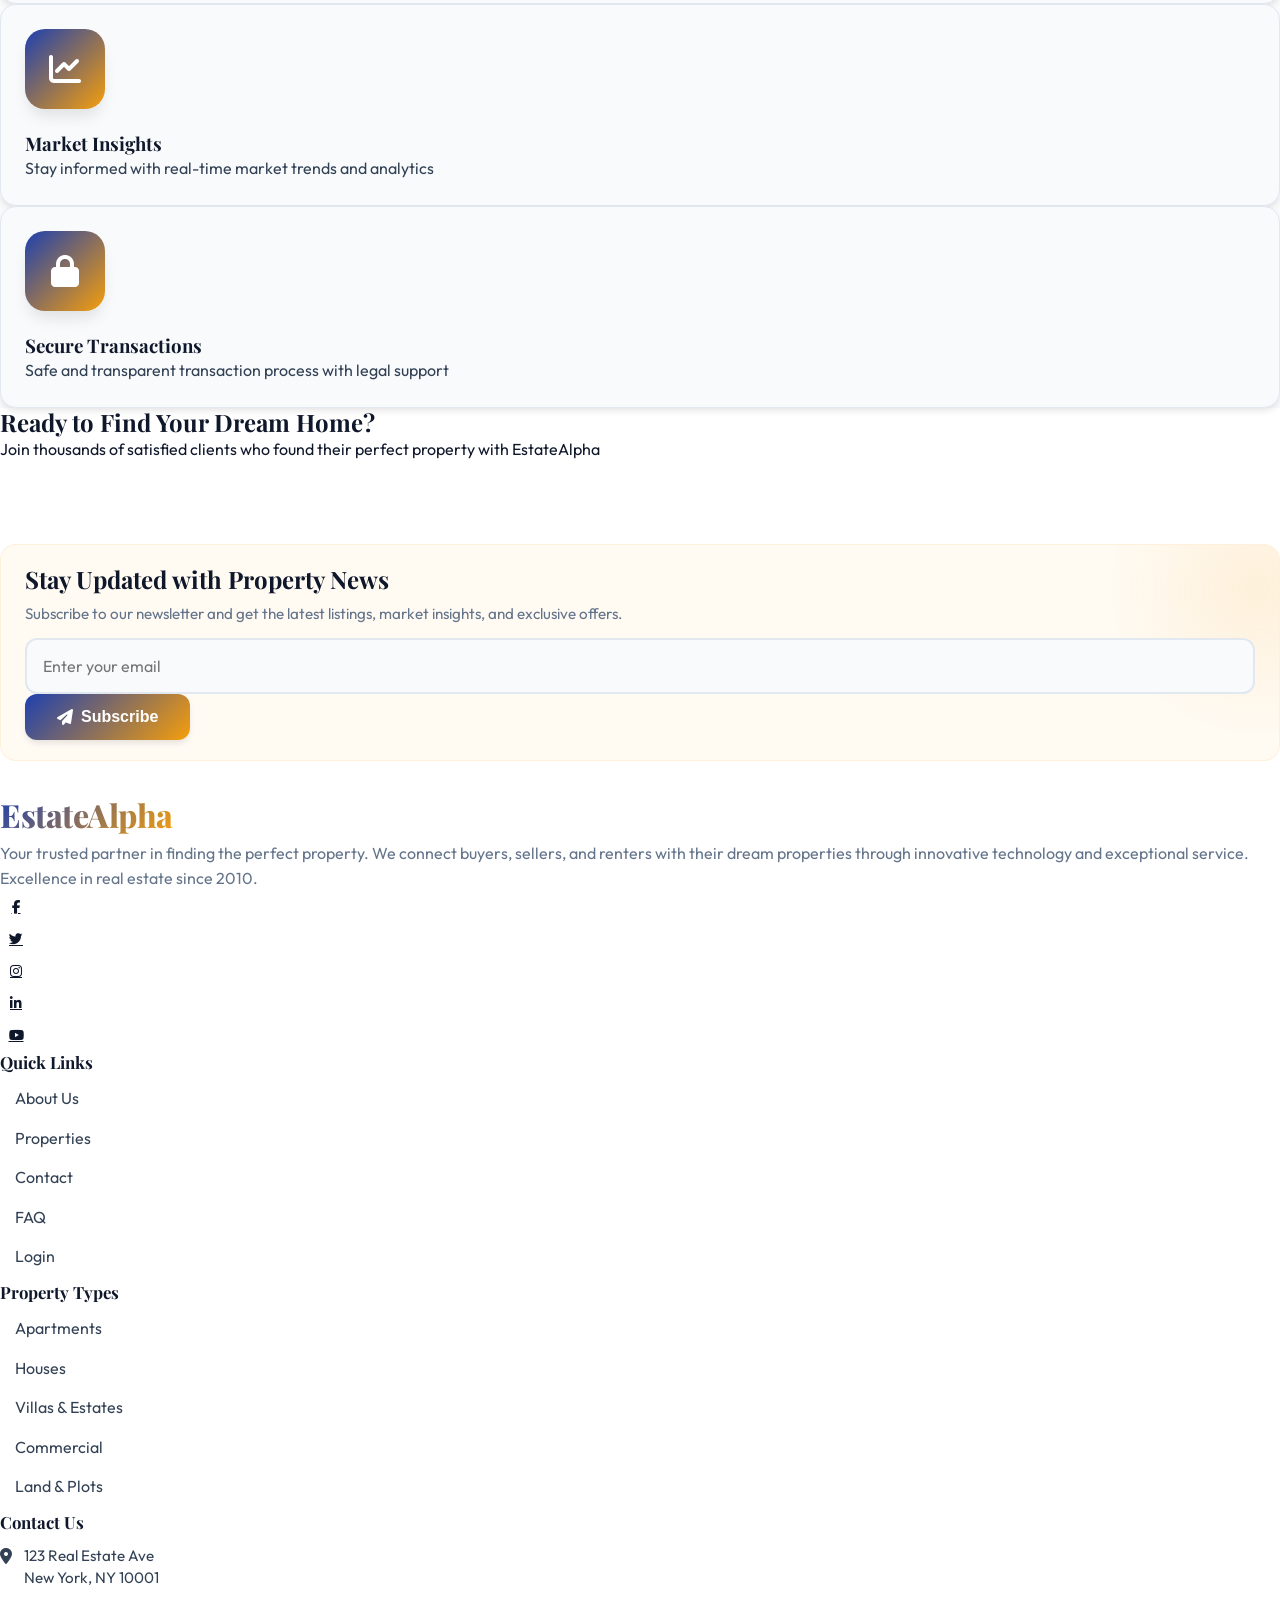
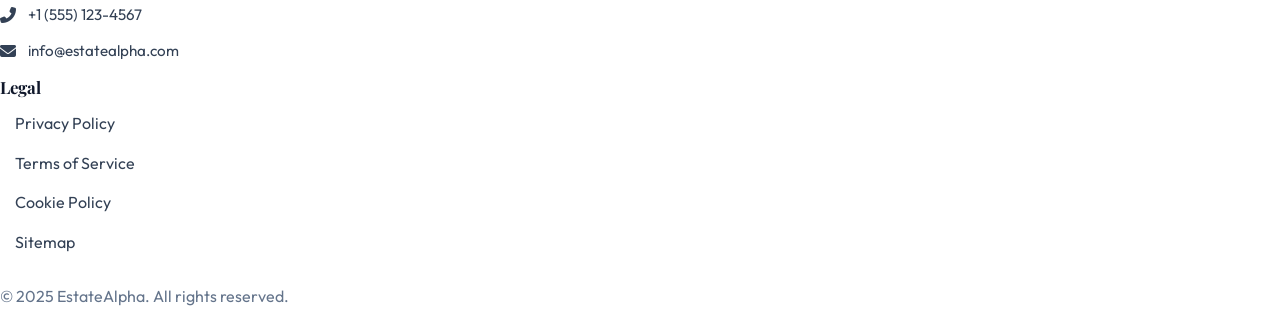
==== commit 72818dad: "corrections done 1" ====
--- a/index.html
+++ b/index.html
@@ -29,7 +29,7 @@
     <div class="container mx-auto px-4 py-4">
       <div class="flex justify-between items-center">
         <!-- Logo -->
-        <a href="index.html" class="logo-text text-3xl">
+        <a href="index.html" class="logo-text">
           EstateAlpha
         </a>
 
@@ -114,17 +114,21 @@
   <!-- Hero Section -->
   <section class="hero-section relative flex items-center overflow-hidden" style="margin-top: 80px; z-index: 1;">
     <!-- Animated Background -->
-    <div class="absolute inset-0 bg-gradient-to-br from-blue-900 via-blue-700 to-purple-900">
-      <div class="absolute inset-0 opacity-20">
+    <div class="absolute inset-0 bg-gradient-to-br from-slate-900 via-blue-900 to-slate-900 pointer-events-none">
+      <div class="absolute inset-0 opacity-30">
         <div
-          class="absolute top-20 left-10 w-72 h-72 bg-purple-500 rounded-full mix-blend-multiply filter blur-xl animate-blob">
+          class="absolute top-20 left-10 w-72 h-72 bg-purple-500 rounded-full mix-blend-multiply filter blur-3xl animate-blob">
         </div>
         <div
-          class="absolute top-40 right-10 w-72 h-72 bg-blue-500 rounded-full mix-blend-multiply filter blur-xl animate-blob animation-delay-2000">
+          class="absolute top-40 right-10 w-72 h-72 bg-blue-500 rounded-full mix-blend-multiply filter blur-3xl animate-blob animation-delay-2000">
         </div>
         <div
-          class="absolute bottom-20 left-1/3 w-72 h-72 bg-pink-500 rounded-full mix-blend-multiply filter blur-xl animate-blob animation-delay-4000">
-        </div>
+          class="absolute bottom-20 left-1/3 w-72 h-72 bg-pink-500 rounded-full mix-blend-multiply filter blur-3xl animate-blob animation-delay-4000">
+        </div>
+      </div>
+      <!-- Grid Pattern Overlay -->
+      <div
+        class="absolute inset-0 bg-[url('[data-uri]')] opacity-20">
       </div>
     </div>
 
@@ -190,8 +194,9 @@
         </div>
 
         <!-- Right: Interactive Search Card -->
-        <div data-aos="fade-left" data-aos-delay="200" class="w-full max-w-2xl lg:max-w-none mx-auto">
-          <div class="bg-white/95 backdrop-blur-xl rounded-3xl shadow-2xl p-5 lg:p-6 border border-white/20">
+        <div data-aos="fade-left" data-aos-delay="200" class="w-full max-w-2xl lg:max-w-none mx-auto relative z-10">
+          <div
+            class="bg-white/90 backdrop-blur-2xl rounded-3xl shadow-2xl p-6 lg:p-8 border border-white/40 ring-1 ring-white/50">
             <!-- Tabs -->
             <div class="flex gap-2 mb-4 bg-gray-100 p-1.5 rounded-xl">
               <button
--- a/css/style.css
+++ b/css/style.css
@@ -258,6 +258,21 @@
   width: 80%;
 }
 
+.nav-link.active {
+  color: var(--secondary-color);
+  font-weight: 600;
+}
+
+.nav-link.active::after {
+  width: 100%;
+}
+
+.mobile-menu .nav-link.active {
+  background-color: rgba(37, 99, 235, 0.1);
+  color: var(--secondary-color);
+  border-right: 3px solid var(--secondary-color);
+}
+
 /* Dropdown Improvements */
 .dropdown {
   position: relative;
